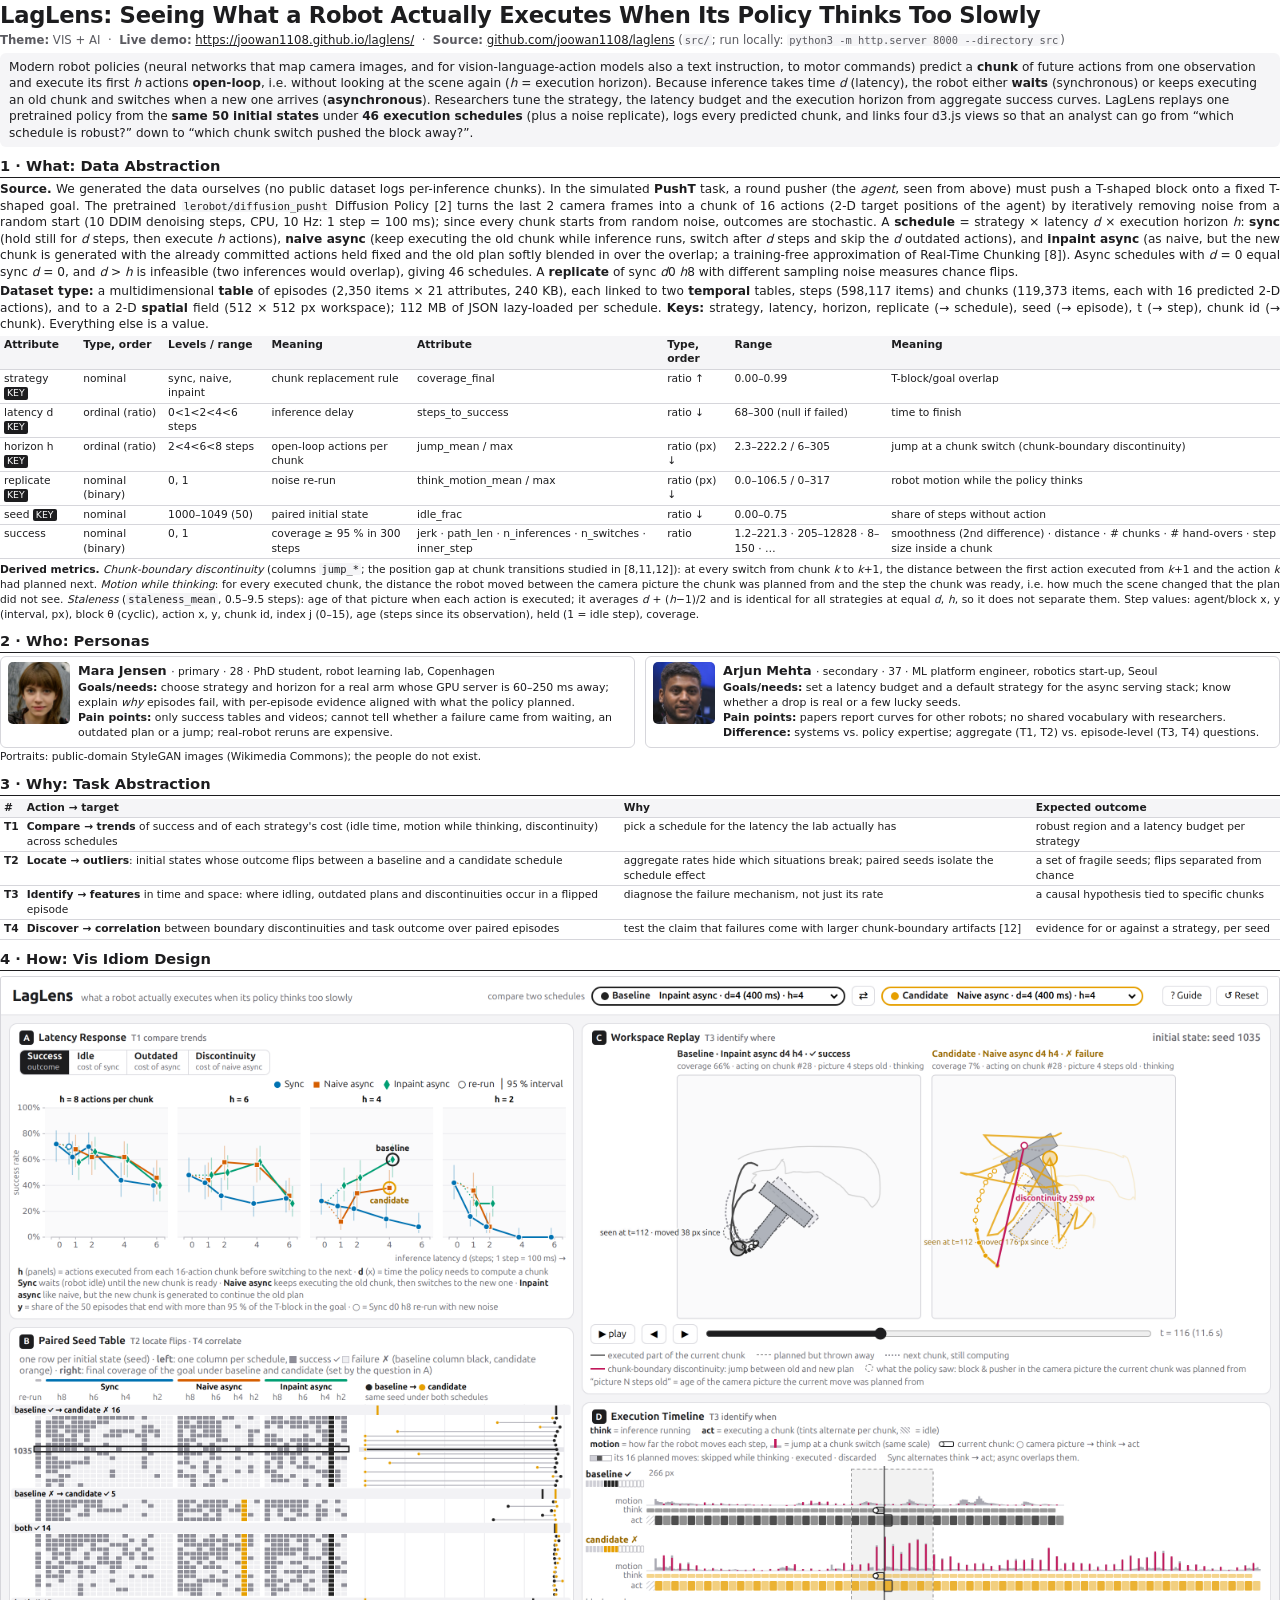
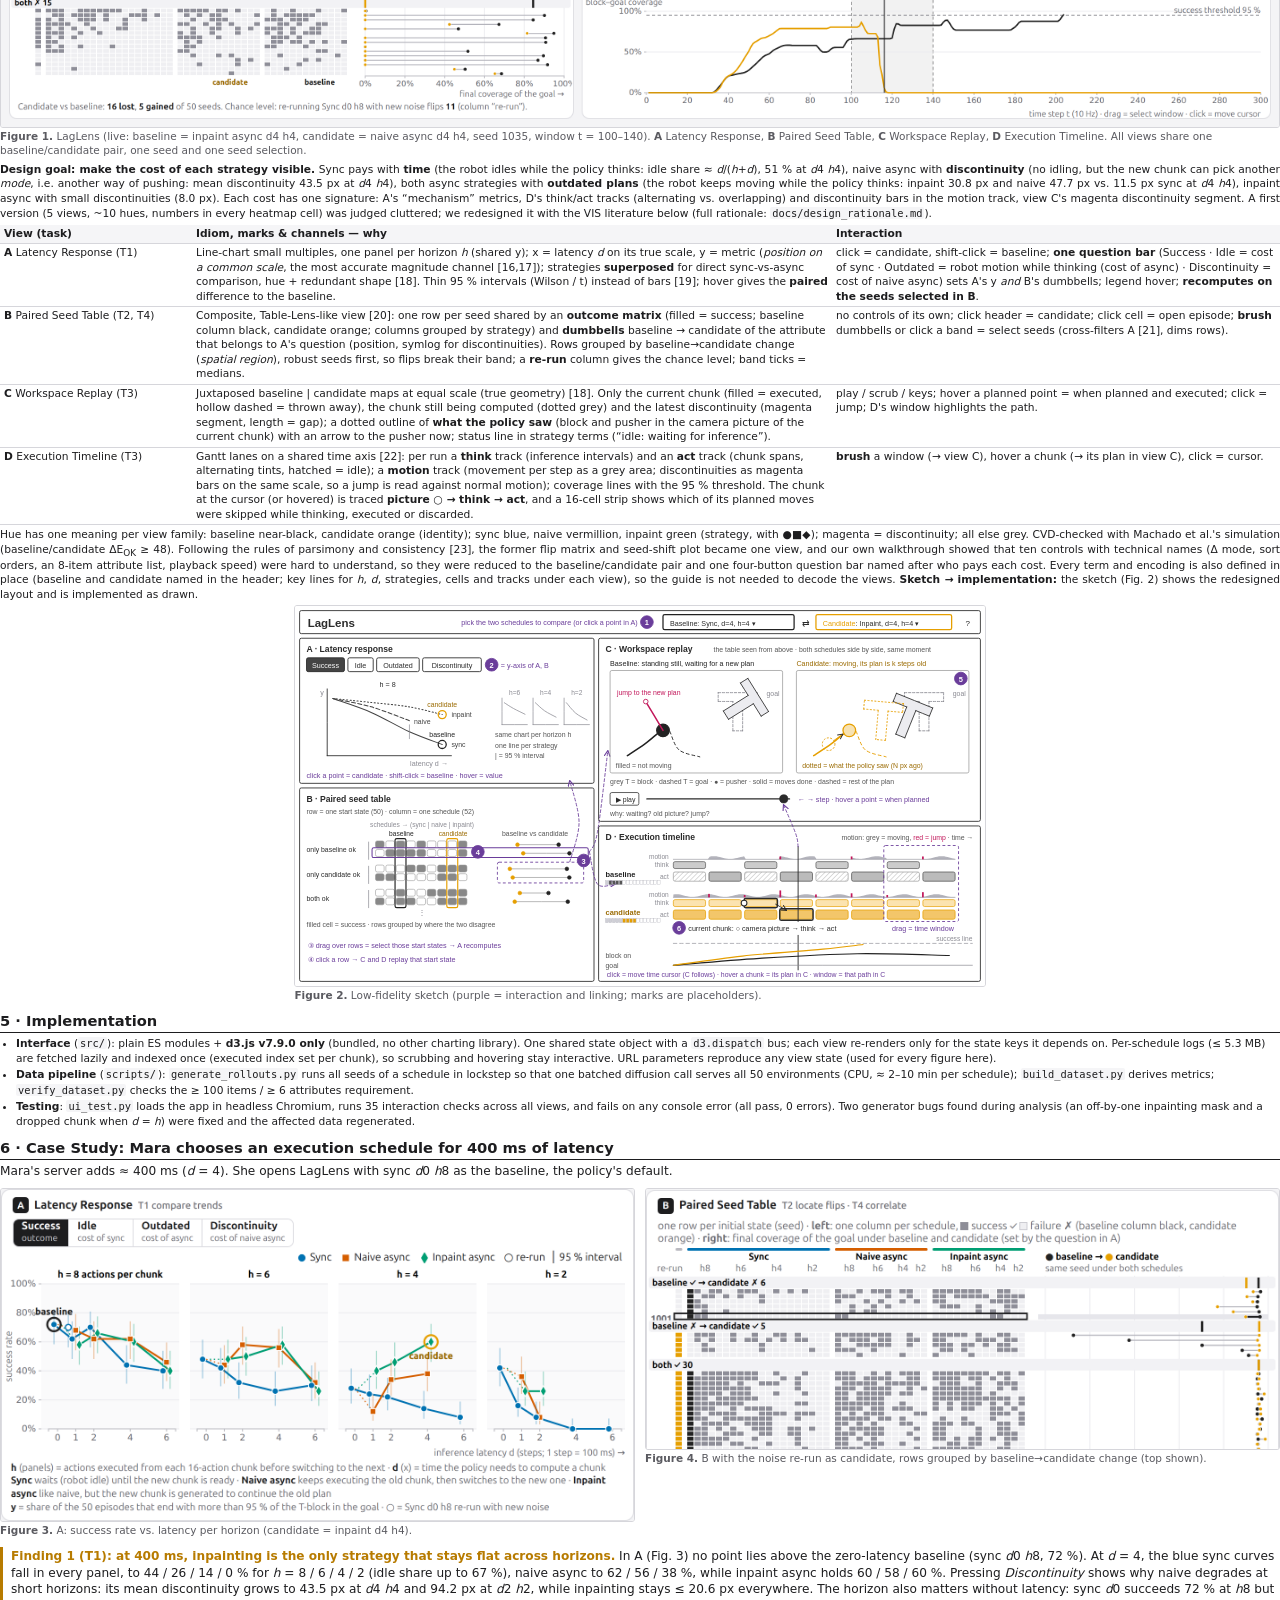
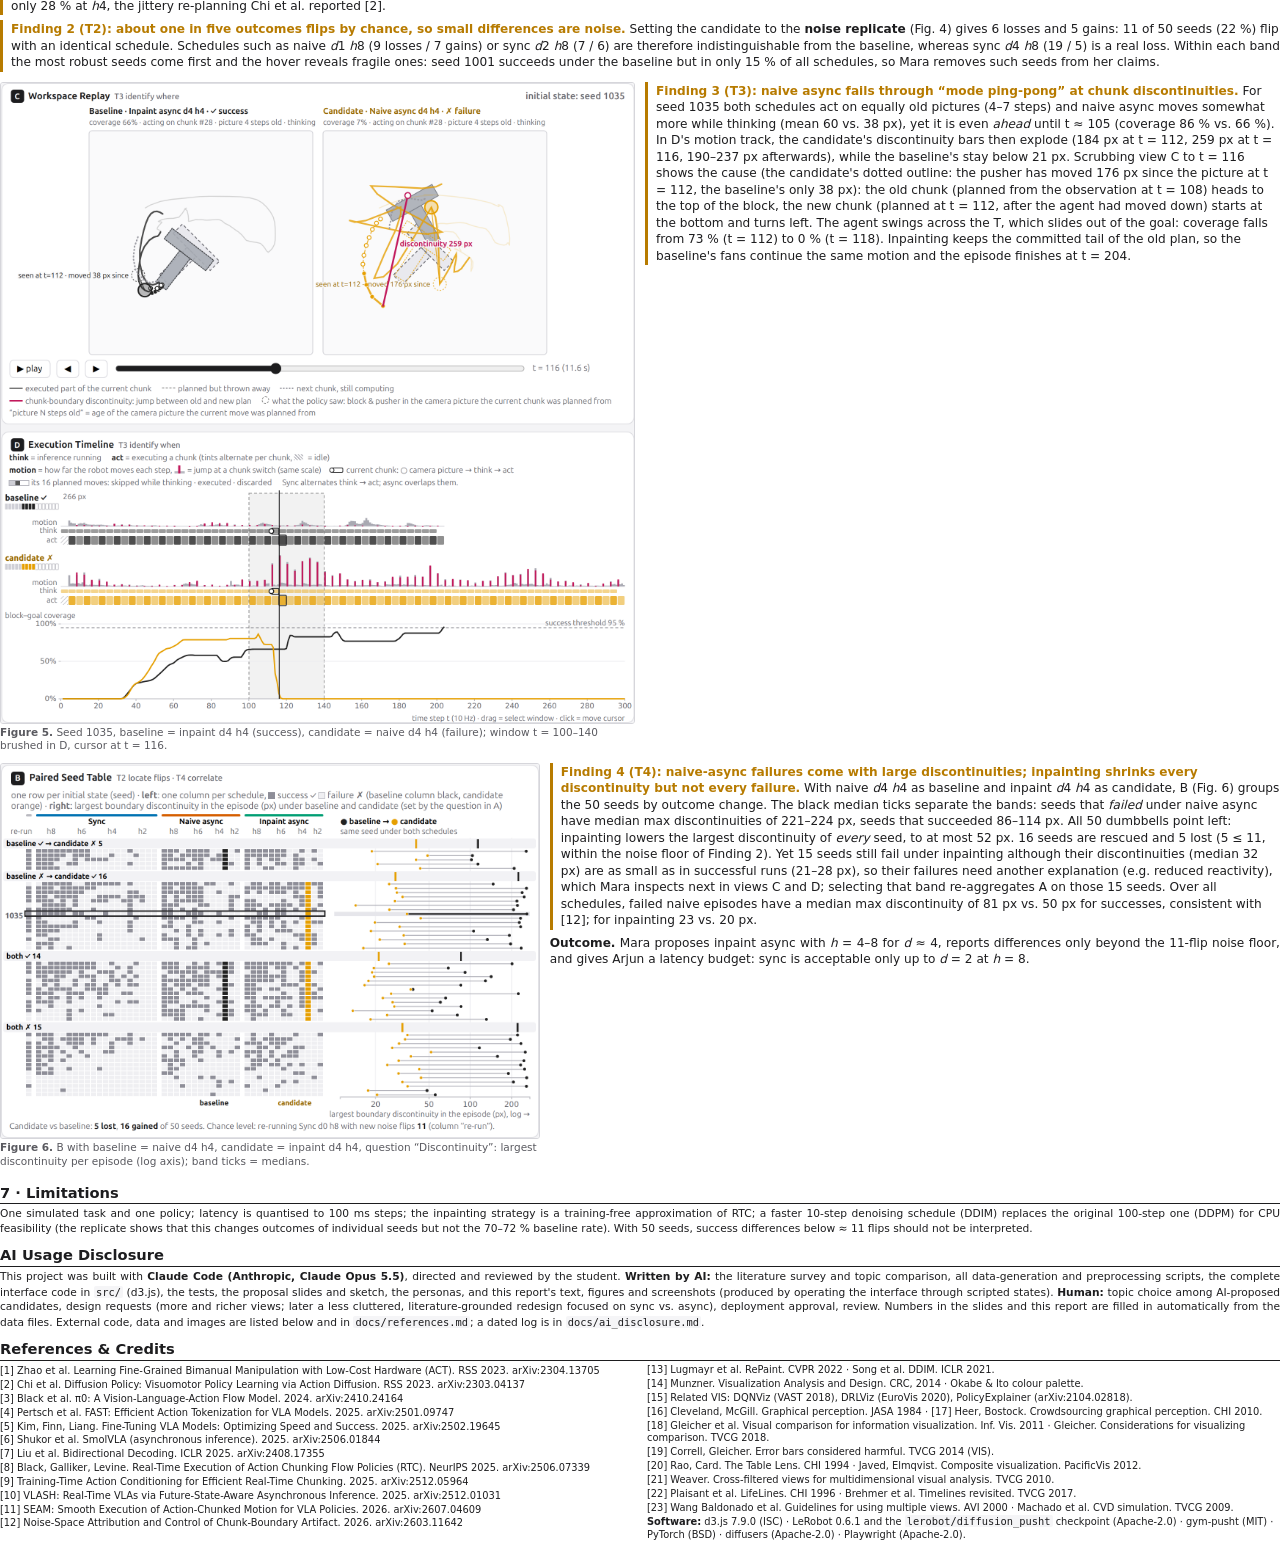
==== report/report.html @ 28a105c3 "D: strip of the current chunk's 16 planned moves (skipped while thinking / executed / discarded) Co-" ====
<!doctype html>
<html lang="en">
<head>
<meta charset="utf-8">
<title>LagLens — Report</title>
<style>
  @page { size: A4; margin: 12mm 13mm 12mm 13mm; }
  :root { --ink:#1d1d1f; --muted:#5a5a60; --line:#d6d6db; --accent:#b77b00; --bg2:#f5f5f7; }
  * { box-sizing: border-box; }
  html, body { margin:0; color:var(--ink); font-family:"Ubuntu Sans","Ubuntu","DejaVu Sans",sans-serif; font-size:9.1pt; line-height:1.36; }
  h1 { font-size:17pt; margin:0 0 2px; letter-spacing:-0.3px; }
  h2 { font-size:11pt; margin:9px 0 3px; padding-bottom:1px; border-bottom:1.2px solid var(--ink); }
  h3 { font-size:9.6pt; margin:6px 0 2px; }
  p { margin:3px 0; text-align:justify; }
  .meta { color:var(--muted); font-size:8.8pt; margin-bottom:4px; }
  .meta a { color:var(--ink); }
  .abs { background:var(--bg2); border-radius:6px; padding:6px 9px; margin:4px 0 2px; }
  table { border-collapse:collapse; width:100%; font-size:8pt; margin:3px 0; }
  th, td { border-bottom:1px solid var(--line); padding:2px 4px; text-align:left; vertical-align:top; }
  th { background:var(--bg2); }
  .cols { display:flex; gap:10px; }
  .cols > * { flex:1; min-width:0; }
  figure { margin:5px 0; }
  figure img { width:100%; display:block; border:1px solid var(--line); border-radius:3px; }
  figcaption { font-size:7.9pt; color:var(--muted); margin-top:2px; line-height:1.3; }
  .persona { display:flex; gap:8px; border:1px solid var(--line); border-radius:6px; padding:5px 7px; }
  .persona img { width:62px; height:62px; object-fit:cover; border-radius:5px; }
  .persona .n { font-weight:700; font-size:9.6pt; }
  .persona p { font-size:8.2pt; text-align:left; margin:1px 0; }
  .find { border-left:3px solid var(--accent); padding:1px 0 1px 8px; margin:5px 0; }
  .find b.f { color:var(--accent); }
  ul { margin:2px 0 2px 16px; padding:0; } li { margin:1px 0; }
  .small { font-size:8pt; }
  code { font-family:"DejaVu Sans Mono",monospace; font-size:7.8pt; background:var(--bg2); padding:0 2px; border-radius:2px; }
  .refs { font-size:7.4pt; line-height:1.3; columns:2; column-gap:14px; }
  .refs p { margin:1px 0; text-align:left; }
  .k { display:inline-block; font-size:7pt; background:#1d1d1f; color:#fff; border-radius:2px; padding:0 3px; }
  .pb { break-before: page; }
  figure, table, .find, .cols, .persona, h2 { break-inside: avoid; }
  h2 { break-after: avoid; }
</style>
</head>
<body>

<h1>LagLens: Seeing What a Robot Actually Executes When Its Policy Thinks Too Slowly</h1>
<div class="meta"><b>Theme:</b> VIS + AI &nbsp;·&nbsp; <b>Live demo:</b> <a href="https://joowan1108.github.io/laglens/">https://joowan1108.github.io/laglens/</a>
  &nbsp;·&nbsp; <b>Source:</b> <a href="https://github.com/joowan1108/laglens">github.com/joowan1108/laglens</a> (<code>src/</code>; run locally: <code>python3 -m http.server 8000 --directory src</code>)</div>
<div class="abs">
  Modern robot policies (neural networks that map camera images, and for vision-language-action models also a text instruction, to motor commands) predict a <b>chunk</b> of future actions from one observation and execute its first <i>h</i> actions <b>open-loop</b>, i.e. without looking at the scene again (<i>h</i> = execution horizon). Because inference takes time <i>d</i> (latency),
  the robot either <b>waits</b> (synchronous) or keeps executing an old chunk and switches when a new one arrives (<b>asynchronous</b>).
  Researchers tune the strategy, the latency budget and the execution horizon from aggregate success curves.
  LagLens replays one pretrained policy from the <b>same 50 initial states</b> under <b>46 execution schedules</b> (plus a noise replicate),
  logs every predicted chunk, and links four d3.js views so that an analyst can go from “which schedule is robust?” down to “which chunk switch pushed the block away?”.
</div>

<h2>1 · What: Data Abstraction</h2>
<p><b>Source.</b> We generated the data ourselves (no public dataset logs per-inference chunks). In the simulated <b>PushT</b> task, a round pusher (the <i>agent</i>, seen from above) must push a T-shaped block onto a fixed T-shaped goal.
  The pretrained <code>lerobot/diffusion_pusht</code> Diffusion Policy [2] turns the last 2 camera frames into a chunk of 16 actions (2-D target positions of the agent) by iteratively removing noise from a random start (10 DDIM denoising steps, CPU, 10 Hz: 1 step = 100 ms); since every chunk starts from random noise, outcomes are stochastic. A <b>schedule</b> = strategy × latency <i>d</i> × execution horizon <i>h</i>:
  <b>sync</b> (hold still for <i>d</i> steps, then execute <i>h</i> actions), <b>naive async</b> (keep executing the old chunk while inference runs, switch after <i>d</i> steps and skip the <i>d</i> outdated actions),
  and <b>inpaint async</b> (as naive, but the new chunk is generated with the already committed actions held fixed and the old plan softly blended in over the overlap; a training-free approximation of Real-Time Chunking [8]).
  Async schedules with <i>d</i> = 0 equal sync <i>d</i> = 0, and <i>d</i> &gt; <i>h</i> is infeasible (two inferences would overlap), giving 46 schedules. A <b>replicate</b> of sync <i>d</i>0 <i>h</i>8 with different sampling noise measures chance flips.</p>
<p><b>Dataset type:</b> a multidimensional <b>table</b> of episodes (2,350 items × 21 attributes, 240 KB), each linked to two <b>temporal</b> tables, steps (598,117 items) and chunks (119,373 items, each with 16 predicted 2-D actions),
  and to a 2-D <b>spatial</b> field (512 × 512 px workspace); 112 MB of JSON lazy-loaded per schedule.
  <b>Keys:</b> strategy, latency, horizon, replicate (→ schedule), seed (→ episode), t (→ step), chunk id (→ chunk). Everything else is a value.</p>
<table>
  <tr><th>Attribute</th><th>Type, order</th><th>Levels / range</th><th>Meaning</th><th>Attribute</th><th>Type, order</th><th>Range</th><th>Meaning</th></tr>
  <tr><td>strategy <span class="k">KEY</span></td><td>nominal</td><td>sync, naive, inpaint</td><td>chunk replacement rule</td>
      <td>coverage_final</td><td>ratio ↑</td><td>0.00–0.99</td><td>T-block/goal overlap</td></tr>
  <tr><td>latency d <span class="k">KEY</span></td><td>ordinal (ratio)</td><td>0&lt;1&lt;2&lt;4&lt;6 steps</td><td>inference delay</td>
      <td>steps_to_success</td><td>ratio ↓</td><td>68–300 (null if failed)</td><td>time to finish</td></tr>
  <tr><td>horizon h <span class="k">KEY</span></td><td>ordinal (ratio)</td><td>2&lt;4&lt;6&lt;8 steps</td><td>open-loop actions per chunk</td>
      <td>jump_mean / max</td><td>ratio (px) ↓</td><td>2.3–222.2 / 6–305</td><td>jump at a chunk switch (chunk-boundary discontinuity)</td></tr>
  <tr><td>replicate <span class="k">KEY</span></td><td>nominal (binary)</td><td>0, 1</td><td>noise re-run</td>
      <td>think_motion_mean / max</td><td>ratio (px) ↓</td><td>0.0–106.5 / 0–317</td><td>robot motion while the policy thinks</td></tr>
  <tr><td>seed <span class="k">KEY</span></td><td>nominal</td><td>1000–1049 (50)</td><td>paired initial state</td>
      <td>idle_frac</td><td>ratio ↓</td><td>0.00–0.75</td><td>share of steps without action</td></tr>
  <tr><td>success</td><td>nominal (binary)</td><td>0, 1</td><td>coverage ≥ 95 % in 300 steps</td>
      <td>jerk · path_len · n_inferences · n_switches · inner_step</td><td>ratio</td><td>1.2–221.3 · 205–12828 · 8–150 · …</td><td>smoothness (2nd difference) · distance · # chunks · # hand-overs · step size inside a chunk</td></tr>
</table>
<p class="small"><b>Derived metrics.</b> <i>Chunk-boundary discontinuity</i> (columns <code>jump_*</code>; the position gap at chunk transitions studied in [8,11,12]): at every switch from chunk <i>k</i> to <i>k</i>+1, the distance between the first action executed from <i>k</i>+1 and the action <i>k</i> had planned next.
  <i>Motion while thinking</i>: for every executed chunk, the distance the robot moved between the camera picture the chunk was planned from and the step the chunk was ready, i.e. how much the scene changed that the plan did not see. <i>Staleness</i> (<code>staleness_mean</code>, 0.5–9.5 steps): age of that picture when each action is executed; it averages <i>d</i> + (<i>h</i>−1)/2 and is identical for all strategies at equal <i>d</i>, <i>h</i>, so it does not separate them. Step values: agent/block x, y (interval, px), block θ (cyclic), action x, y, chunk id, index j (0–15), age (steps since its observation), held (1 = idle step), coverage.</p>

<h2>2 · Who: Personas</h2>
<div class="cols">
  <div class="persona"><img src="../slides/assets/persona_primary.jpg"><div>
    <div class="n">Mara Jensen <span class="small" style="font-weight:400">· primary · 28 · PhD student, robot learning lab, Copenhagen</span></div>
    <p><b>Goals/needs:</b> choose strategy and horizon for a real arm whose GPU server is 60–250 ms away; explain <i>why</i> episodes fail, with per-episode evidence aligned with what the policy planned.</p>
    <p><b>Pain points:</b> only success tables and videos; cannot tell whether a failure came from waiting, an outdated plan or a jump; real-robot reruns are expensive.</p></div></div>
  <div class="persona"><img src="../slides/assets/persona_secondary.jpg"><div>
    <div class="n">Arjun Mehta <span class="small" style="font-weight:400">· secondary · 37 · ML platform engineer, robotics start-up, Seoul</span></div>
    <p><b>Goals/needs:</b> set a latency budget and a default strategy for the async serving stack; know whether a drop is real or a few lucky seeds.</p>
    <p><b>Pain points:</b> papers report curves for other robots; no shared vocabulary with researchers. <b>Difference:</b> systems vs. policy expertise; aggregate (T1, T2) vs. episode-level (T3, T4) questions.</p></div></div>
</div>
<p class="small" style="margin-top:2px">Portraits: public-domain StyleGAN images (Wikimedia Commons); the people do not exist.</p>

<h2>3 · Why: Task Abstraction</h2>
<table>
  <tr><th>#</th><th>Action → target</th><th>Why</th><th>Expected outcome</th></tr>
  <tr><td><b>T1</b></td><td><b>Compare → trends</b> of success and of each strategy's cost (idle time, motion while thinking, discontinuity) across schedules</td><td>pick a schedule for the latency the lab actually has</td><td>robust region and a latency budget per strategy</td></tr>
  <tr><td><b>T2</b></td><td><b>Locate → outliers</b>: initial states whose outcome flips between a baseline and a candidate schedule</td><td>aggregate rates hide which situations break; paired seeds isolate the schedule effect</td><td>a set of fragile seeds; flips separated from chance</td></tr>
  <tr><td><b>T3</b></td><td><b>Identify → features</b> in time and space: where idling, outdated plans and discontinuities occur in a flipped episode</td><td>diagnose the failure mechanism, not just its rate</td><td>a causal hypothesis tied to specific chunks</td></tr>
  <tr><td><b>T4</b></td><td><b>Discover → correlation</b> between boundary discontinuities and task outcome over paired episodes</td><td>test the claim that failures come with larger chunk-boundary artifacts [12]</td><td>evidence for or against a strategy, per seed</td></tr>
</table>

<h2>4 · How: Vis Idiom Design</h2>
<figure>
  <img src="../image.png">
  <figcaption><b>Figure 1.</b> LagLens (live: baseline = inpaint async d4 h4, candidate = naive async d4 h4, seed 1035, window t = 100–140). <b>A</b> Latency Response, <b>B</b> Paired Seed Table, <b>C</b> Workspace Replay, <b>D</b> Execution Timeline. All views share one baseline/candidate pair, one seed and one seed selection.</figcaption>
</figure>
<p class="small"><b>Design goal: make the cost of each strategy visible.</b> Sync pays with <b>time</b> (the robot idles while the policy thinks: idle share ≈ <i>d</i>/(<i>h</i>+<i>d</i>), 51 % at <i>d</i>4 <i>h</i>4), naive async with <b>discontinuity</b> (no idling, but the new chunk can pick another <i>mode</i>, i.e. another way of pushing: mean discontinuity 43.5 px at <i>d</i>4 <i>h</i>4), both async strategies with <b>outdated plans</b> (the robot keeps moving while the policy thinks: inpaint 30.8 px and naive 47.7 px vs. 11.5 px sync at <i>d</i>4 <i>h</i>4), inpaint async with small discontinuities (8.0 px). Each cost has one signature: A's “mechanism” metrics, D's think/act tracks (alternating vs. overlapping) and discontinuity bars in the motion track, view C's magenta discontinuity segment. A first version (5 views, ~10 hues, numbers in every heatmap cell) was judged cluttered; we redesigned it with the VIS literature below (full rationale: <code>docs/design_rationale.md</code>).</p>
<table>
  <tr><th style="width:15%">View (task)</th><th style="width:50%">Idiom, marks &amp; channels — why</th><th>Interaction</th></tr>
  <tr><td><b>A</b> Latency Response (T1)</td><td>Line-chart small multiples, one panel per horizon <i>h</i> (shared y); x = latency <i>d</i> on its true scale, y = metric (<i>position on a common scale</i>, the most accurate magnitude channel [16,17]); strategies <b>superposed</b> for direct sync-vs-async comparison, hue + redundant shape [18]. Thin 95 % intervals (Wilson / t) instead of bars [19]; hover gives the <b>paired</b> difference to the baseline.</td><td>click = candidate, shift-click = baseline; <b>one question bar</b> (Success · Idle = cost of sync · Outdated = robot motion while thinking (cost of async) · Discontinuity = cost of naive async) sets A's y <i>and</i> B's dumbbells; legend hover; <b>recomputes on the seeds selected in B</b>.</td></tr>
  <tr><td><b>B</b> Paired Seed Table (T2, T4)</td><td>Composite, Table-Lens-like view [20]: one row per seed shared by an <b>outcome matrix</b> (filled = success; baseline column black, candidate orange; columns grouped by strategy) and <b>dumbbells</b> baseline → candidate of the attribute that belongs to A's question (position, symlog for discontinuities). Rows grouped by baseline→candidate change (<i>spatial region</i>), robust seeds first, so flips break their band; a <b>re-run</b> column gives the chance level; band ticks = medians.</td><td>no controls of its own; click header = candidate; click cell = open episode; <b>brush</b> dumbbells or click a band = select seeds (cross-filters A [21], dims rows).</td></tr>
  <tr><td><b>C</b> Workspace Replay (T3)</td><td>Juxtaposed baseline | candidate maps at equal scale (true geometry) [18]. Only the current chunk (filled = executed, hollow dashed = thrown away), the chunk still being computed (dotted grey) and the latest discontinuity (magenta segment, length = gap); a dotted outline of <b>what the policy saw</b> (block and pusher in the camera picture of the current chunk) with an arrow to the pusher now; status line in strategy terms (“idle: waiting for inference”).</td><td>play / scrub / keys; hover a planned point = when planned and executed; click = jump; D's window highlights the path.</td></tr>
  <tr><td><b>D</b> Execution Timeline (T3)</td><td>Gantt lanes on a shared time axis [22]: per run a <b>think</b> track (inference intervals) and an <b>act</b> track (chunk spans, alternating tints, hatched = idle); a <b>motion</b> track (movement per step as a grey area; discontinuities as magenta bars on the same scale, so a jump is read against normal motion); coverage lines with the 95 % threshold. The chunk at the cursor (or hovered) is traced <b>picture ○ → think → act</b>, and a 16-cell strip shows which of its planned moves were skipped while thinking, executed or discarded.</td><td><b>brush</b> a window (→ view C), hover a chunk (→ its plan in view C), click = cursor.</td></tr>
</table>
<p class="small">Hue has one meaning per view family: baseline near-black, candidate orange (identity); sync blue, naive vermillion, inpaint green (strategy, with ●■◆); magenta = discontinuity; all else grey. CVD-checked with Machado et al.'s simulation (baseline/candidate ΔE<sub>OK</sub> ≥ 48). Following the rules of parsimony and consistency [23], the former flip matrix and seed-shift plot became one view, and our own walkthrough showed that ten controls with technical names (Δ mode, sort orders, an 8-item attribute list, playback speed) were hard to understand, so they were reduced to the baseline/candidate pair and one four-button question bar named after who pays each cost. Every term and encoding is also defined in place (baseline and candidate named in the header; key lines for <i>h</i>, <i>d</i>, strategies, cells and tracks under each view), so the guide is not needed to decode the views.
  <b>Sketch → implementation:</b> the sketch (Fig. 2) shows the redesigned layout and is implemented as drawn.</p>
<figure style="width:54%;margin:3px auto"><img src="../slides/assets/sketch.svg"><figcaption><b>Figure 2.</b> Low-fidelity sketch (purple = interaction and linking; marks are placeholders).</figcaption></figure>

<h2>5 · Implementation</h2>
<ul class="small">
  <li><b>Interface</b> (<code>src/</code>): plain ES modules + <b>d3.js v7.9.0 only</b> (bundled, no other charting library). One shared state object with a <code>d3.dispatch</code> bus; each view re-renders only for the state keys it depends on. Per-schedule logs (≤ 5.3 MB) are fetched lazily and indexed once (executed index set per chunk), so scrubbing and hovering stay interactive. URL parameters reproduce any view state (used for every figure here).</li>
  <li><b>Data pipeline</b> (<code>scripts/</code>): <code>generate_rollouts.py</code> runs all seeds of a schedule in lockstep so that one batched diffusion call serves all 50 environments (CPU, ≈ 2–10 min per schedule); <code>build_dataset.py</code> derives metrics; <code>verify_dataset.py</code> checks the ≥ 100 items / ≥ 6 attributes requirement.</li>
  <li><b>Testing</b>: <code>ui_test.py</code> loads the app in headless Chromium, runs 35 interaction checks across all views, and fails on any console error (all pass, 0 errors). Two generator bugs found during analysis (an off-by-one inpainting mask and a dropped chunk when <i>d</i> = <i>h</i>) were fixed and the affected data regenerated.</li>
</ul>

<h2>6 · Case Study: Mara chooses an execution schedule for 400 ms of latency</h2>
<p>Mara's server adds ≈ 400 ms (<i>d</i> = 4). She opens LagLens with sync <i>d</i>0 <i>h</i>8 as the baseline, the policy's default.</p>
<div class="cols">
  <figure><img src="fig_f1_response.png"><figcaption><b>Figure 3.</b> A: success rate vs. latency per horizon (candidate = inpaint d4 h4).</figcaption></figure>
  <figure><img src="fig_f2_noise.png" style="height:262px;object-fit:cover;object-position:top"><figcaption><b>Figure 4.</b> B with the noise re-run as candidate, rows grouped by baseline→candidate change (top shown).</figcaption></figure>
</div>
<div class="find"><b class="f">Finding 1 (T1): at 400 ms, inpainting is the only strategy that stays flat across horizons.</b>
  In A (Fig. 3) no point lies above the zero-latency baseline (sync <i>d</i>0 <i>h</i>8, 72 %). At <i>d</i> = 4, the blue sync curves fall in every panel, to 44 / 26 / 14 / 0 % for <i>h</i> = 8 / 6 / 4 / 2 (idle share up to 67 %), naive async to 62 / 56 / 38 %, while inpaint async holds 60 / 58 / 60 %.
  Pressing <i>Discontinuity</i> shows why naive degrades at short horizons: its mean discontinuity grows to 43.5 px at <i>d</i>4 <i>h</i>4 and 94.2 px at <i>d</i>2 <i>h</i>2, while inpainting stays ≤ 20.6 px everywhere. The horizon also matters without latency: sync <i>d</i>0 succeeds 72 % at <i>h</i>8 but only 28 % at <i>h</i>4, the jittery re-planning Chi et al. reported [2].</div>
<div class="find"><b class="f">Finding 2 (T2): about one in five outcomes flips by chance, so small differences are noise.</b>
  Setting the candidate to the <b>noise replicate</b> (Fig. 4) gives 6 losses and 5 gains: 11 of 50 seeds (22 %) flip with an identical schedule. Schedules such as naive <i>d</i>1 <i>h</i>8 (9 losses / 7 gains) or sync <i>d</i>2 <i>h</i>8 (7 / 6) are therefore indistinguishable from the baseline, whereas sync <i>d</i>4 <i>h</i>8 (19 / 5) is a real loss. Within each band the most robust seeds come first and the hover reveals fragile ones: seed 1001 succeeds under the baseline but in only 15 % of all schedules, so Mara removes such seeds from her claims.</div>
<div class="cols" style="align-items:flex-start">
  <figure style="flex:1"><img src="fig_f3_replay.png"><figcaption><b>Figure 5.</b> Seed 1035, baseline = inpaint d4 h4 (success), candidate = naive d4 h4 (failure); window t = 100–140 brushed in D, cursor at t = 116.</figcaption></figure>
  <div style="flex:1"><div class="find"><b class="f">Finding 3 (T3): naive async fails through “mode ping-pong” at chunk discontinuities.</b>
  For seed 1035 both schedules act on equally old pictures (4–7 steps) and naive async moves somewhat more while thinking (mean 60 vs. 38 px), yet it is even <i>ahead</i> until t ≈ 105 (coverage 86 % vs. 66 %). In D's motion track, the candidate's discontinuity bars then explode (184 px at t = 112, 259 px at t = 116, 190–237 px afterwards), while the baseline's stay below 21 px.
  Scrubbing view C to t = 116 shows the cause (the candidate's dotted outline: the pusher has moved 176 px since the picture at t = 112, the baseline's only 38 px): the old chunk (planned from the observation at t = 108) heads to the top of the block, the new chunk (planned at t = 112, after the agent had moved down) starts at the bottom and turns left. The agent swings across the T, which slides out of the goal: coverage falls from 73 % (t = 112) to 0 % (t = 118). Inpainting keeps the committed tail of the old plan, so the baseline's fans continue the same motion and the episode finishes at t = 204.</div></div>
</div>
<div class="cols" style="align-items:flex-start">
  <figure style="flex:0.85"><img src="fig_f4_shift.png"><figcaption><b>Figure 6.</b> B with baseline = naive d4 h4, candidate = inpaint d4 h4, question “Discontinuity”: largest discontinuity per episode (log axis); band ticks = medians.</figcaption></figure>
  <div style="flex:1.15">
    <div class="find"><b class="f">Finding 4 (T4): naive-async failures come with large discontinuities; inpainting shrinks every discontinuity but not every failure.</b>
      With naive <i>d</i>4 <i>h</i>4 as baseline and inpaint <i>d</i>4 <i>h</i>4 as candidate, B (Fig. 6) groups the 50 seeds by outcome change. The black median ticks separate the bands: seeds that <i>failed</i> under naive async have median max discontinuities of 221–224 px, seeds that succeeded 86–114 px. All 50 dumbbells point left: inpainting lowers the largest discontinuity of <i>every</i> seed, to at most 52 px. 16 seeds are rescued and 5 lost (5 ≤ 11, within the noise floor of Finding 2).
      Yet 15 seeds still fail under inpainting although their discontinuities (median 32 px) are as small as in successful runs (21–28 px), so their failures need another explanation (e.g. reduced reactivity), which Mara inspects next in views C and D; selecting that band re-aggregates A on those 15 seeds. Over all schedules, failed naive episodes have a median max discontinuity of 81 px vs. 50 px for successes, consistent with [12]; for inpainting 23 vs. 20 px.</div>
    <p><b>Outcome.</b> Mara proposes inpaint async with <i>h</i> = 4–8 for <i>d</i> ≈ 4, reports differences only beyond the 11-flip noise floor, and gives Arjun a latency budget: sync is acceptable only up to <i>d</i> = 2 at <i>h</i> = 8.</p>
  </div>
</div>

<h2>7 · Limitations</h2>
<p class="small">One simulated task and one policy; latency is quantised to 100 ms steps; the inpainting strategy is a training-free approximation of RTC; a faster 10-step denoising schedule (DDIM) replaces the original 100-step one (DDPM) for CPU feasibility (the replicate shows that this changes outcomes of individual seeds but not the 70–72 % baseline rate). With 50 seeds, success differences below ≈ 11 flips should not be interpreted.</p>

<h2>AI Usage Disclosure</h2>
<p class="small">This project was built with <b>Claude Code (Anthropic, Claude Opus 5.5)</b>, directed and reviewed by the student. <b>Written by AI:</b> the literature survey and topic comparison, all data-generation and preprocessing scripts, the complete interface code in <code>src/</code> (d3.js), the tests, the proposal slides and sketch, the personas, and this report's text, figures and screenshots (produced by operating the interface through scripted states). <b>Human:</b> topic choice among AI-proposed candidates, design requests (more and richer views; later a less cluttered, literature-grounded redesign focused on sync vs. async), deployment approval, review. Numbers in the slides and this report are filled in automatically from the data files. External code, data and images are listed below and in <code>docs/references.md</code>; a dated log is in <code>docs/ai_disclosure.md</code>.</p>

<h2>References &amp; Credits</h2>
<div class="refs">
<p>[1] Zhao et al. Learning Fine-Grained Bimanual Manipulation with Low-Cost Hardware (ACT). RSS 2023. arXiv:2304.13705</p>
<p>[2] Chi et al. Diffusion Policy: Visuomotor Policy Learning via Action Diffusion. RSS 2023. arXiv:2303.04137</p>
<p>[3] Black et al. π0: A Vision-Language-Action Flow Model. 2024. arXiv:2410.24164</p>
<p>[4] Pertsch et al. FAST: Efficient Action Tokenization for VLA Models. 2025. arXiv:2501.09747</p>
<p>[5] Kim, Finn, Liang. Fine-Tuning VLA Models: Optimizing Speed and Success. 2025. arXiv:2502.19645</p>
<p>[6] Shukor et al. SmolVLA (asynchronous inference). 2025. arXiv:2506.01844</p>
<p>[7] Liu et al. Bidirectional Decoding. ICLR 2025. arXiv:2408.17355</p>
<p>[8] Black, Galliker, Levine. Real-Time Execution of Action Chunking Flow Policies (RTC). NeurIPS 2025. arXiv:2506.07339</p>
<p>[9] Training-Time Action Conditioning for Efficient Real-Time Chunking. 2025. arXiv:2512.05964</p>
<p>[10] VLASH: Real-Time VLAs via Future-State-Aware Asynchronous Inference. 2025. arXiv:2512.01031</p>
<p>[11] SEAM: Smooth Execution of Action-Chunked Motion for VLA Policies. 2026. arXiv:2607.04609</p>
<p>[12] Noise-Space Attribution and Control of Chunk-Boundary Artifact. 2026. arXiv:2603.11642</p>
<p>[13] Lugmayr et al. RePaint. CVPR 2022 · Song et al. DDIM. ICLR 2021.</p>
<p>[14] Munzner. Visualization Analysis and Design. CRC, 2014 · Okabe &amp; Ito colour palette.</p>
<p>[15] Related VIS: DQNViz (VAST 2018), DRLViz (EuroVis 2020), PolicyExplainer (arXiv:2104.02818).</p>
<p>[16] Cleveland, McGill. Graphical perception. JASA 1984 · [17] Heer, Bostock. Crowdsourcing graphical perception. CHI 2010.</p>
<p>[18] Gleicher et al. Visual comparison for information visualization. Inf. Vis. 2011 · Gleicher. Considerations for visualizing comparison. TVCG 2018.</p>
<p>[19] Correll, Gleicher. Error bars considered harmful. TVCG 2014 (VIS).</p>
<p>[20] Rao, Card. The Table Lens. CHI 1994 · Javed, Elmqvist. Composite visualization. PacificVis 2012.</p>
<p>[21] Weaver. Cross-filtered views for multidimensional visual analysis. TVCG 2010.</p>
<p>[22] Plaisant et al. LifeLines. CHI 1996 · Brehmer et al. Timelines revisited. TVCG 2017.</p>
<p>[23] Wang Baldonado et al. Guidelines for using multiple views. AVI 2000 · Machado et al. CVD simulation. TVCG 2009.</p>
<p><b>Software:</b> d3.js 7.9.0 (ISC) · LeRobot 0.6.1 and the <code>lerobot/diffusion_pusht</code> checkpoint (Apache-2.0) · gym-pusht (MIT) · PyTorch (BSD) · diffusers (Apache-2.0) · Playwright (Apache-2.0).</p>
</div>

</body>
</html>
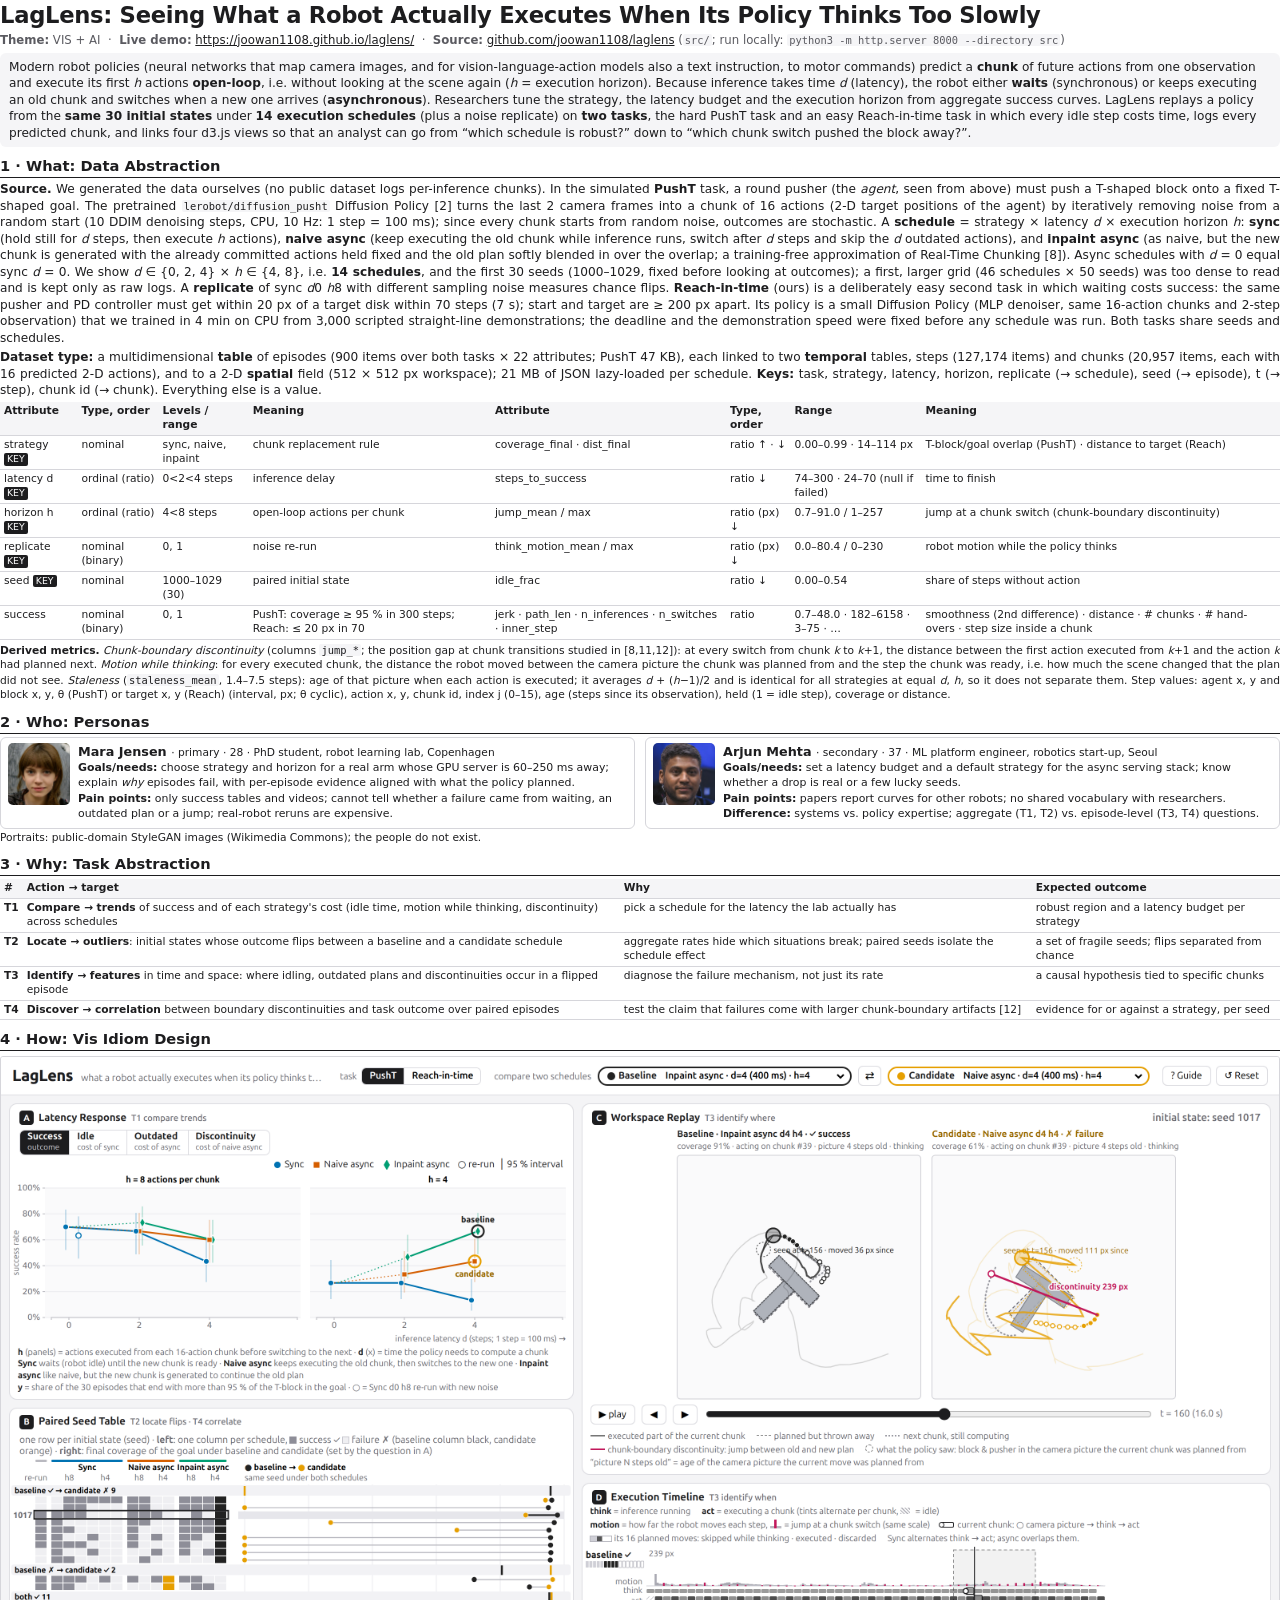
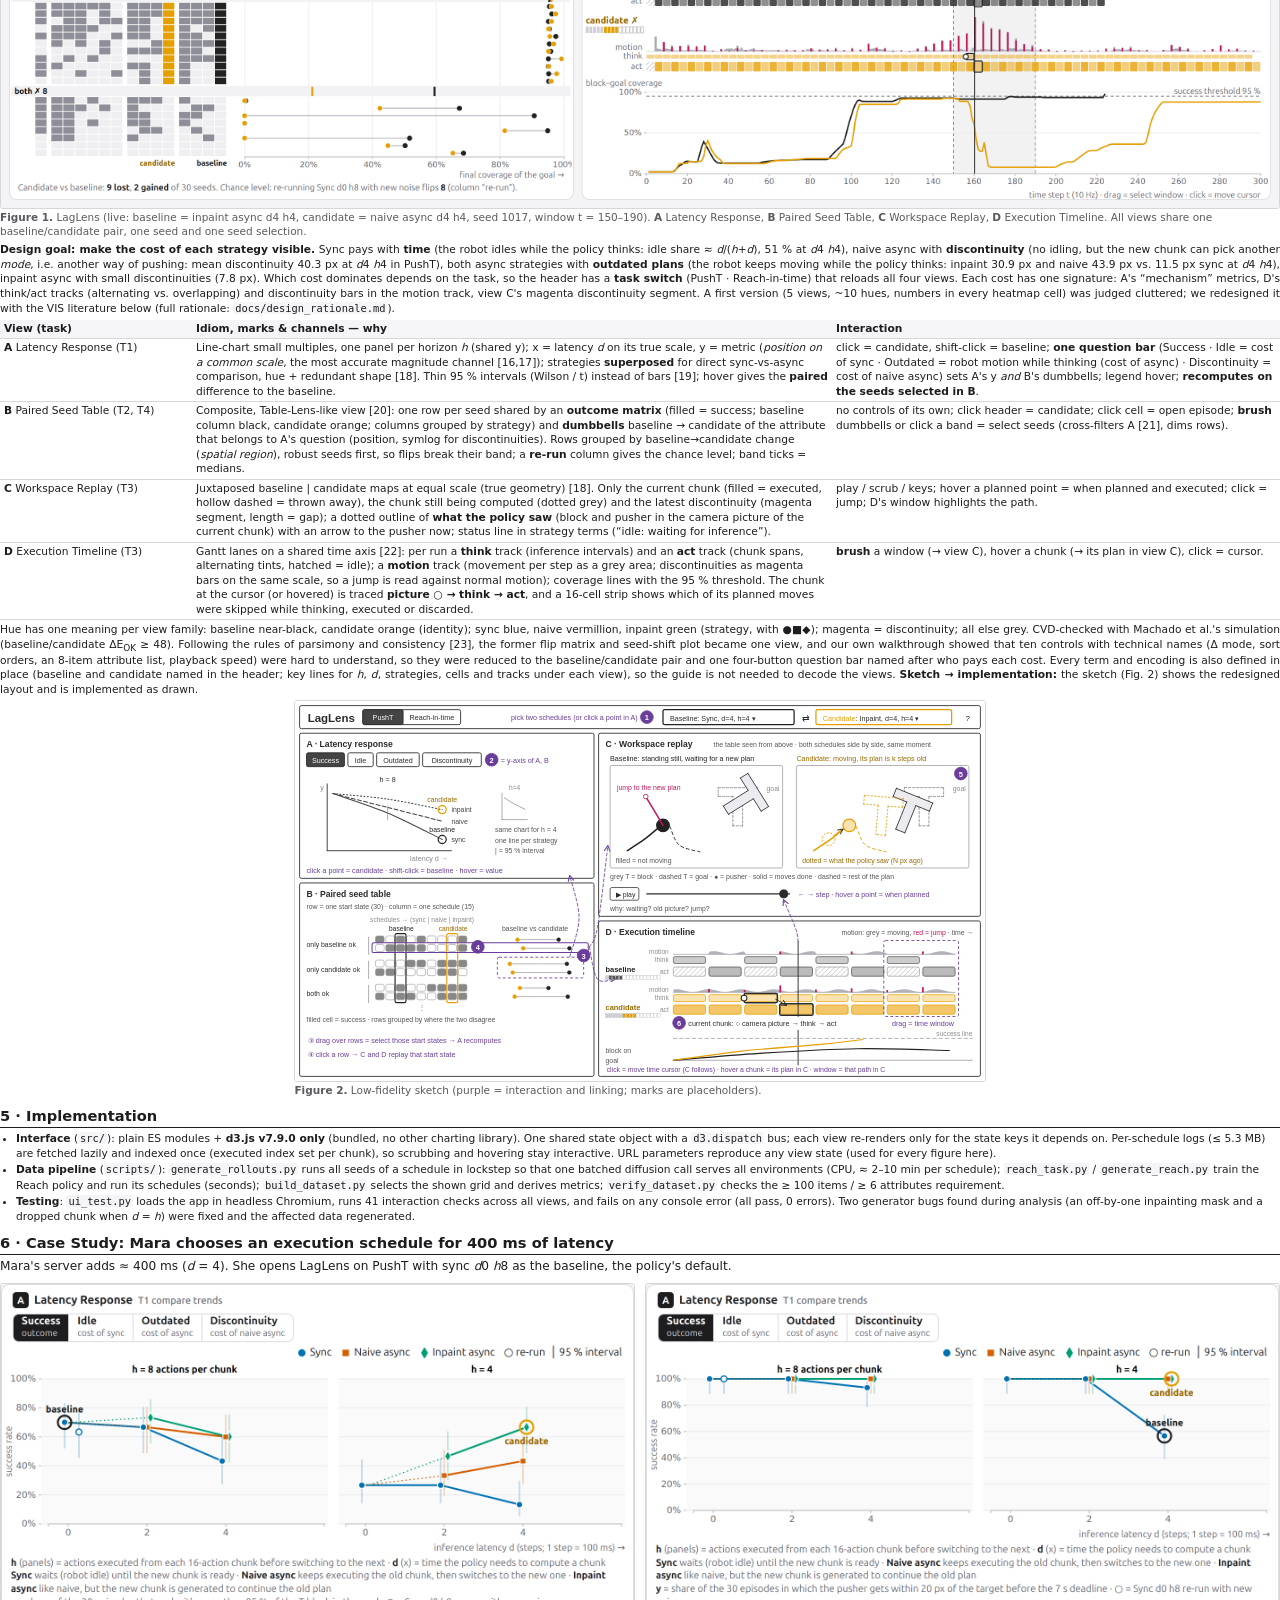
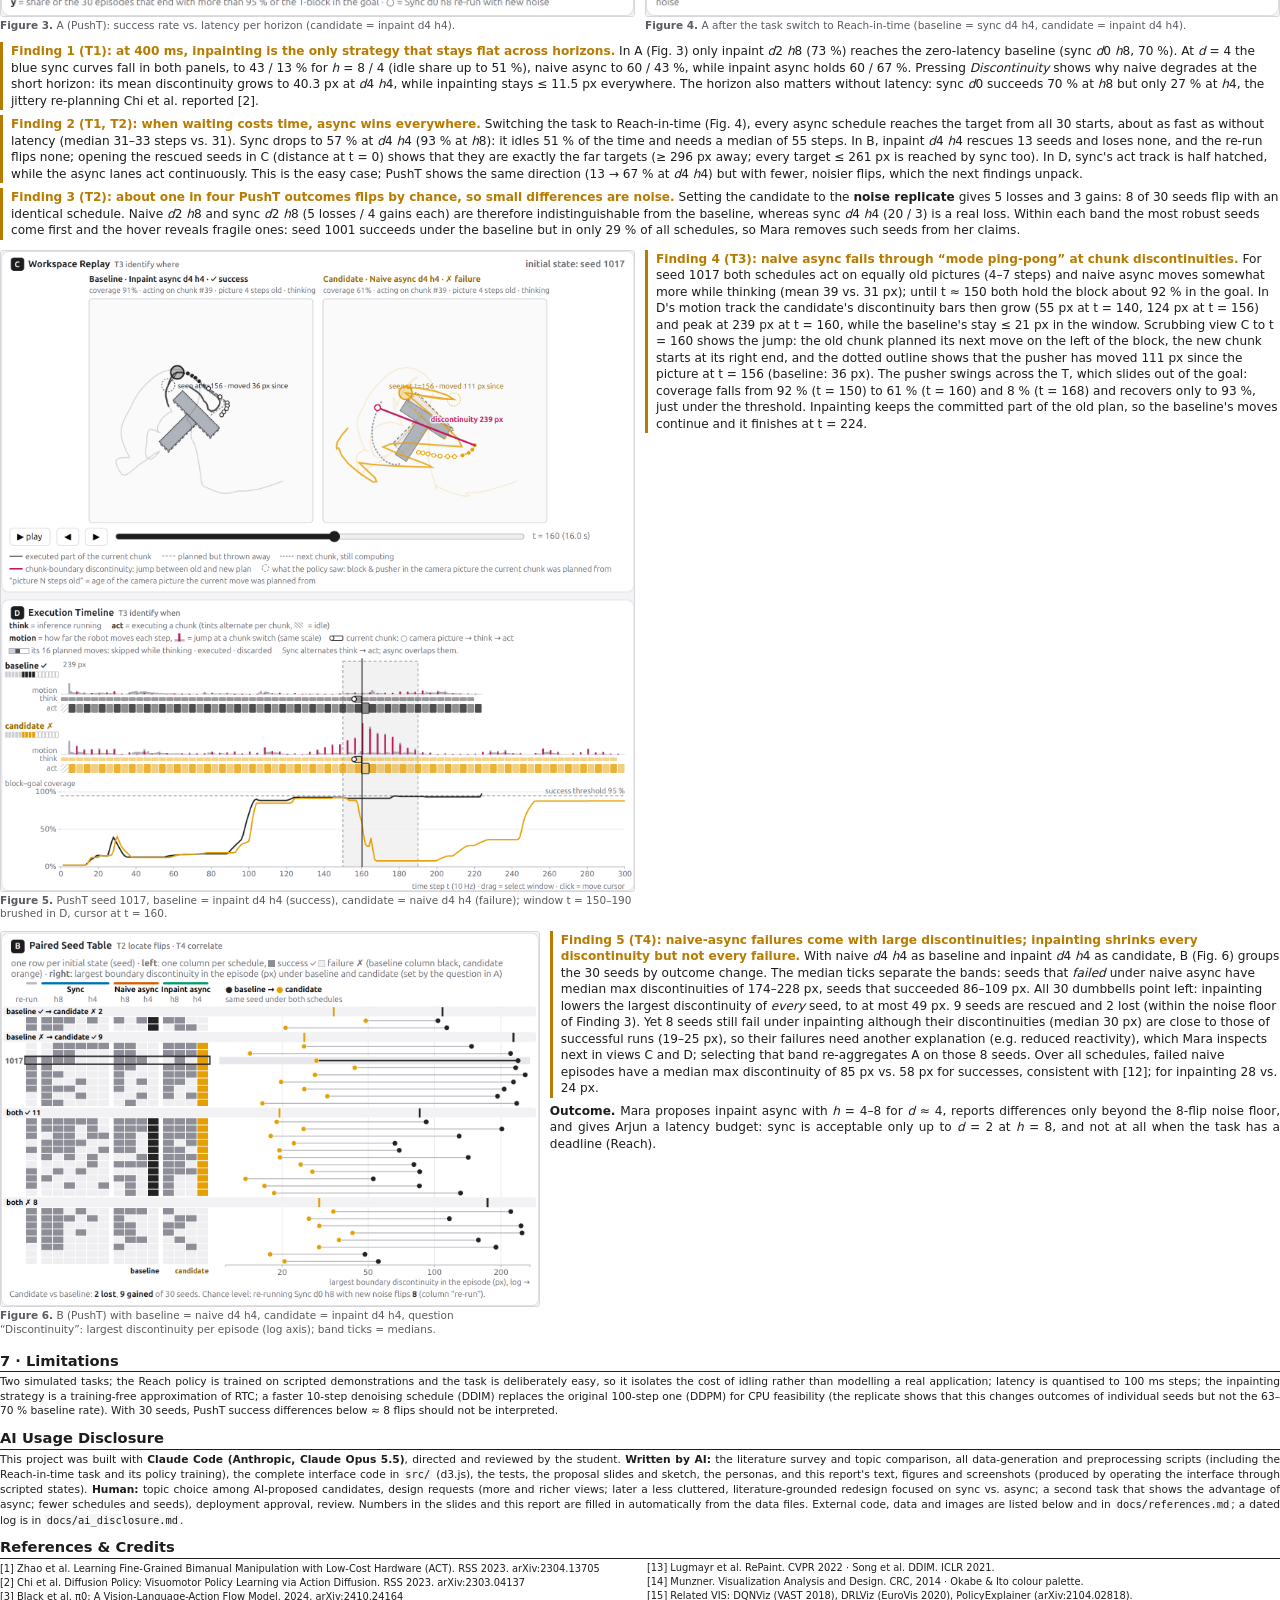
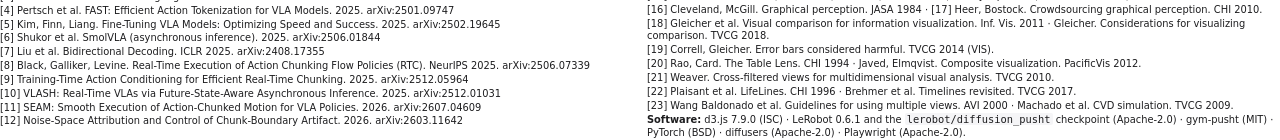
==== commit 01e3a276: "Report and docs for the two tasks and the reduced grid; label the Reach target - Report: Reach-in-ti" ====
--- a/report/report.html
+++ b/report/report.html
@@ -49,7 +49,7 @@
   Modern robot policies (neural networks that map camera images, and for vision-language-action models also a text instruction, to motor commands) predict a <b>chunk</b> of future actions from one observation and execute its first <i>h</i> actions <b>open-loop</b>, i.e. without looking at the scene again (<i>h</i> = execution horizon). Because inference takes time <i>d</i> (latency),
   the robot either <b>waits</b> (synchronous) or keeps executing an old chunk and switches when a new one arrives (<b>asynchronous</b>).
   Researchers tune the strategy, the latency budget and the execution horizon from aggregate success curves.
-  LagLens replays one pretrained policy from the <b>same 50 initial states</b> under <b>46 execution schedules</b> (plus a noise replicate),
+  LagLens replays a policy from the <b>same 30 initial states</b> under <b>14 execution schedules</b> (plus a noise replicate) on <b>two tasks</b>, the hard PushT task and an easy Reach-in-time task in which every idle step costs time,
   logs every predicted chunk, and links four d3.js views so that an analyst can go from “which schedule is robust?” down to “which chunk switch pushed the block away?”.
 </div>
 
@@ -58,27 +58,28 @@
   The pretrained <code>lerobot/diffusion_pusht</code> Diffusion Policy [2] turns the last 2 camera frames into a chunk of 16 actions (2-D target positions of the agent) by iteratively removing noise from a random start (10 DDIM denoising steps, CPU, 10 Hz: 1 step = 100 ms); since every chunk starts from random noise, outcomes are stochastic. A <b>schedule</b> = strategy × latency <i>d</i> × execution horizon <i>h</i>:
   <b>sync</b> (hold still for <i>d</i> steps, then execute <i>h</i> actions), <b>naive async</b> (keep executing the old chunk while inference runs, switch after <i>d</i> steps and skip the <i>d</i> outdated actions),
   and <b>inpaint async</b> (as naive, but the new chunk is generated with the already committed actions held fixed and the old plan softly blended in over the overlap; a training-free approximation of Real-Time Chunking [8]).
-  Async schedules with <i>d</i> = 0 equal sync <i>d</i> = 0, and <i>d</i> &gt; <i>h</i> is infeasible (two inferences would overlap), giving 46 schedules. A <b>replicate</b> of sync <i>d</i>0 <i>h</i>8 with different sampling noise measures chance flips.</p>
-<p><b>Dataset type:</b> a multidimensional <b>table</b> of episodes (2,350 items × 21 attributes, 240 KB), each linked to two <b>temporal</b> tables, steps (598,117 items) and chunks (119,373 items, each with 16 predicted 2-D actions),
-  and to a 2-D <b>spatial</b> field (512 × 512 px workspace); 112 MB of JSON lazy-loaded per schedule.
-  <b>Keys:</b> strategy, latency, horizon, replicate (→ schedule), seed (→ episode), t (→ step), chunk id (→ chunk). Everything else is a value.</p>
+  Async schedules with <i>d</i> = 0 equal sync <i>d</i> = 0. We show <i>d</i> ∈ {0, 2, 4} × <i>h</i> ∈ {4, 8}, i.e. <b>14 schedules</b>, and the first 30 seeds (1000–1029, fixed before looking at outcomes); a first, larger grid (46 schedules × 50 seeds) was too dense to read and is kept only as raw logs. A <b>replicate</b> of sync <i>d</i>0 <i>h</i>8 with different sampling noise measures chance flips.
+  <b>Reach-in-time</b> (ours) is a deliberately easy second task in which waiting costs success: the same pusher and PD controller must get within 20 px of a target disk within 70 steps (7 s); start and target are ≥ 200 px apart. Its policy is a small Diffusion Policy (MLP denoiser, same 16-action chunks and 2-step observation) that we trained in 4 min on CPU from 3,000 scripted straight-line demonstrations; the deadline and the demonstration speed were fixed before any schedule was run. Both tasks share seeds and schedules.</p>
+<p><b>Dataset type:</b> a multidimensional <b>table</b> of episodes (900 items over both tasks × 22 attributes; PushT 47 KB), each linked to two <b>temporal</b> tables, steps (127,174 items) and chunks (20,957 items, each with 16 predicted 2-D actions),
+  and to a 2-D <b>spatial</b> field (512 × 512 px workspace); 21 MB of JSON lazy-loaded per schedule.
+  <b>Keys:</b> task, strategy, latency, horizon, replicate (→ schedule), seed (→ episode), t (→ step), chunk id (→ chunk). Everything else is a value.</p>
 <table>
   <tr><th>Attribute</th><th>Type, order</th><th>Levels / range</th><th>Meaning</th><th>Attribute</th><th>Type, order</th><th>Range</th><th>Meaning</th></tr>
   <tr><td>strategy <span class="k">KEY</span></td><td>nominal</td><td>sync, naive, inpaint</td><td>chunk replacement rule</td>
-      <td>coverage_final</td><td>ratio ↑</td><td>0.00–0.99</td><td>T-block/goal overlap</td></tr>
-  <tr><td>latency d <span class="k">KEY</span></td><td>ordinal (ratio)</td><td>0&lt;1&lt;2&lt;4&lt;6 steps</td><td>inference delay</td>
-      <td>steps_to_success</td><td>ratio ↓</td><td>68–300 (null if failed)</td><td>time to finish</td></tr>
-  <tr><td>horizon h <span class="k">KEY</span></td><td>ordinal (ratio)</td><td>2&lt;4&lt;6&lt;8 steps</td><td>open-loop actions per chunk</td>
-      <td>jump_mean / max</td><td>ratio (px) ↓</td><td>2.3–222.2 / 6–305</td><td>jump at a chunk switch (chunk-boundary discontinuity)</td></tr>
+      <td>coverage_final · dist_final</td><td>ratio ↑ · ↓</td><td>0.00–0.99 · 14–114 px</td><td>T-block/goal overlap (PushT) · distance to target (Reach)</td></tr>
+  <tr><td>latency d <span class="k">KEY</span></td><td>ordinal (ratio)</td><td>0&lt;2&lt;4 steps</td><td>inference delay</td>
+      <td>steps_to_success</td><td>ratio ↓</td><td>74–300 · 24–70 (null if failed)</td><td>time to finish</td></tr>
+  <tr><td>horizon h <span class="k">KEY</span></td><td>ordinal (ratio)</td><td>4&lt;8 steps</td><td>open-loop actions per chunk</td>
+      <td>jump_mean / max</td><td>ratio (px) ↓</td><td>0.7–91.0 / 1–257</td><td>jump at a chunk switch (chunk-boundary discontinuity)</td></tr>
   <tr><td>replicate <span class="k">KEY</span></td><td>nominal (binary)</td><td>0, 1</td><td>noise re-run</td>
-      <td>think_motion_mean / max</td><td>ratio (px) ↓</td><td>0.0–106.5 / 0–317</td><td>robot motion while the policy thinks</td></tr>
-  <tr><td>seed <span class="k">KEY</span></td><td>nominal</td><td>1000–1049 (50)</td><td>paired initial state</td>
-      <td>idle_frac</td><td>ratio ↓</td><td>0.00–0.75</td><td>share of steps without action</td></tr>
-  <tr><td>success</td><td>nominal (binary)</td><td>0, 1</td><td>coverage ≥ 95 % in 300 steps</td>
-      <td>jerk · path_len · n_inferences · n_switches · inner_step</td><td>ratio</td><td>1.2–221.3 · 205–12828 · 8–150 · …</td><td>smoothness (2nd difference) · distance · # chunks · # hand-overs · step size inside a chunk</td></tr>
+      <td>think_motion_mean / max</td><td>ratio (px) ↓</td><td>0.0–80.4 / 0–230</td><td>robot motion while the policy thinks</td></tr>
+  <tr><td>seed <span class="k">KEY</span></td><td>nominal</td><td>1000–1029 (30)</td><td>paired initial state</td>
+      <td>idle_frac</td><td>ratio ↓</td><td>0.00–0.54</td><td>share of steps without action</td></tr>
+  <tr><td>success</td><td>nominal (binary)</td><td>0, 1</td><td>PushT: coverage ≥ 95 % in 300 steps; Reach: ≤ 20 px in 70</td>
+      <td>jerk · path_len · n_inferences · n_switches · inner_step</td><td>ratio</td><td>0.7–48.0 · 182–6158 · 3–75 · …</td><td>smoothness (2nd difference) · distance · # chunks · # hand-overs · step size inside a chunk</td></tr>
 </table>
 <p class="small"><b>Derived metrics.</b> <i>Chunk-boundary discontinuity</i> (columns <code>jump_*</code>; the position gap at chunk transitions studied in [8,11,12]): at every switch from chunk <i>k</i> to <i>k</i>+1, the distance between the first action executed from <i>k</i>+1 and the action <i>k</i> had planned next.
-  <i>Motion while thinking</i>: for every executed chunk, the distance the robot moved between the camera picture the chunk was planned from and the step the chunk was ready, i.e. how much the scene changed that the plan did not see. <i>Staleness</i> (<code>staleness_mean</code>, 0.5–9.5 steps): age of that picture when each action is executed; it averages <i>d</i> + (<i>h</i>−1)/2 and is identical for all strategies at equal <i>d</i>, <i>h</i>, so it does not separate them. Step values: agent/block x, y (interval, px), block θ (cyclic), action x, y, chunk id, index j (0–15), age (steps since its observation), held (1 = idle step), coverage.</p>
+  <i>Motion while thinking</i>: for every executed chunk, the distance the robot moved between the camera picture the chunk was planned from and the step the chunk was ready, i.e. how much the scene changed that the plan did not see. <i>Staleness</i> (<code>staleness_mean</code>, 1.4–7.5 steps): age of that picture when each action is executed; it averages <i>d</i> + (<i>h</i>−1)/2 and is identical for all strategies at equal <i>d</i>, <i>h</i>, so it does not separate them. Step values: agent x, y and block x, y, θ (PushT) or target x, y (Reach) (interval, px; θ cyclic), action x, y, chunk id, index j (0–15), age (steps since its observation), held (1 = idle step), coverage or distance.</p>
 
 <h2>2 · Who: Personas</h2>
 <div class="cols">
@@ -105,9 +106,9 @@
 <h2>4 · How: Vis Idiom Design</h2>
 <figure>
   <img src="../image.png">
-  <figcaption><b>Figure 1.</b> LagLens (live: baseline = inpaint async d4 h4, candidate = naive async d4 h4, seed 1035, window t = 100–140). <b>A</b> Latency Response, <b>B</b> Paired Seed Table, <b>C</b> Workspace Replay, <b>D</b> Execution Timeline. All views share one baseline/candidate pair, one seed and one seed selection.</figcaption>
+  <figcaption><b>Figure 1.</b> LagLens (live: baseline = inpaint async d4 h4, candidate = naive async d4 h4, seed 1017, window t = 150–190). <b>A</b> Latency Response, <b>B</b> Paired Seed Table, <b>C</b> Workspace Replay, <b>D</b> Execution Timeline. All views share one baseline/candidate pair, one seed and one seed selection.</figcaption>
 </figure>
-<p class="small"><b>Design goal: make the cost of each strategy visible.</b> Sync pays with <b>time</b> (the robot idles while the policy thinks: idle share ≈ <i>d</i>/(<i>h</i>+<i>d</i>), 51 % at <i>d</i>4 <i>h</i>4), naive async with <b>discontinuity</b> (no idling, but the new chunk can pick another <i>mode</i>, i.e. another way of pushing: mean discontinuity 43.5 px at <i>d</i>4 <i>h</i>4), both async strategies with <b>outdated plans</b> (the robot keeps moving while the policy thinks: inpaint 30.8 px and naive 47.7 px vs. 11.5 px sync at <i>d</i>4 <i>h</i>4), inpaint async with small discontinuities (8.0 px). Each cost has one signature: A's “mechanism” metrics, D's think/act tracks (alternating vs. overlapping) and discontinuity bars in the motion track, view C's magenta discontinuity segment. A first version (5 views, ~10 hues, numbers in every heatmap cell) was judged cluttered; we redesigned it with the VIS literature below (full rationale: <code>docs/design_rationale.md</code>).</p>
+<p class="small"><b>Design goal: make the cost of each strategy visible.</b> Sync pays with <b>time</b> (the robot idles while the policy thinks: idle share ≈ <i>d</i>/(<i>h</i>+<i>d</i>), 51 % at <i>d</i>4 <i>h</i>4), naive async with <b>discontinuity</b> (no idling, but the new chunk can pick another <i>mode</i>, i.e. another way of pushing: mean discontinuity 40.3 px at <i>d</i>4 <i>h</i>4 in PushT), both async strategies with <b>outdated plans</b> (the robot keeps moving while the policy thinks: inpaint 30.9 px and naive 43.9 px vs. 11.5 px sync at <i>d</i>4 <i>h</i>4), inpaint async with small discontinuities (7.8 px). Which cost dominates depends on the task, so the header has a <b>task switch</b> (PushT · Reach-in-time) that reloads all four views. Each cost has one signature: A's “mechanism” metrics, D's think/act tracks (alternating vs. overlapping) and discontinuity bars in the motion track, view C's magenta discontinuity segment. A first version (5 views, ~10 hues, numbers in every heatmap cell) was judged cluttered; we redesigned it with the VIS literature below (full rationale: <code>docs/design_rationale.md</code>).</p>
 <table>
   <tr><th style="width:15%">View (task)</th><th style="width:50%">Idiom, marks &amp; channels — why</th><th>Interaction</th></tr>
   <tr><td><b>A</b> Latency Response (T1)</td><td>Line-chart small multiples, one panel per horizon <i>h</i> (shared y); x = latency <i>d</i> on its true scale, y = metric (<i>position on a common scale</i>, the most accurate magnitude channel [16,17]); strategies <b>superposed</b> for direct sync-vs-async comparison, hue + redundant shape [18]. Thin 95 % intervals (Wilson / t) instead of bars [19]; hover gives the <b>paired</b> difference to the baseline.</td><td>click = candidate, shift-click = baseline; <b>one question bar</b> (Success · Idle = cost of sync · Outdated = robot motion while thinking (cost of async) · Discontinuity = cost of naive async) sets A's y <i>and</i> B's dumbbells; legend hover; <b>recomputes on the seeds selected in B</b>.</td></tr>
@@ -122,42 +123,44 @@
 <h2>5 · Implementation</h2>
 <ul class="small">
   <li><b>Interface</b> (<code>src/</code>): plain ES modules + <b>d3.js v7.9.0 only</b> (bundled, no other charting library). One shared state object with a <code>d3.dispatch</code> bus; each view re-renders only for the state keys it depends on. Per-schedule logs (≤ 5.3 MB) are fetched lazily and indexed once (executed index set per chunk), so scrubbing and hovering stay interactive. URL parameters reproduce any view state (used for every figure here).</li>
-  <li><b>Data pipeline</b> (<code>scripts/</code>): <code>generate_rollouts.py</code> runs all seeds of a schedule in lockstep so that one batched diffusion call serves all 50 environments (CPU, ≈ 2–10 min per schedule); <code>build_dataset.py</code> derives metrics; <code>verify_dataset.py</code> checks the ≥ 100 items / ≥ 6 attributes requirement.</li>
-  <li><b>Testing</b>: <code>ui_test.py</code> loads the app in headless Chromium, runs 35 interaction checks across all views, and fails on any console error (all pass, 0 errors). Two generator bugs found during analysis (an off-by-one inpainting mask and a dropped chunk when <i>d</i> = <i>h</i>) were fixed and the affected data regenerated.</li>
+  <li><b>Data pipeline</b> (<code>scripts/</code>): <code>generate_rollouts.py</code> runs all seeds of a schedule in lockstep so that one batched diffusion call serves all environments (CPU, ≈ 2–10 min per schedule); <code>reach_task.py</code> / <code>generate_reach.py</code> train the Reach policy and run its schedules (seconds); <code>build_dataset.py</code> selects the shown grid and derives metrics; <code>verify_dataset.py</code> checks the ≥ 100 items / ≥ 6 attributes requirement.</li>
+  <li><b>Testing</b>: <code>ui_test.py</code> loads the app in headless Chromium, runs 41 interaction checks across all views, and fails on any console error (all pass, 0 errors). Two generator bugs found during analysis (an off-by-one inpainting mask and a dropped chunk when <i>d</i> = <i>h</i>) were fixed and the affected data regenerated.</li>
 </ul>
 
 <h2>6 · Case Study: Mara chooses an execution schedule for 400 ms of latency</h2>
-<p>Mara's server adds ≈ 400 ms (<i>d</i> = 4). She opens LagLens with sync <i>d</i>0 <i>h</i>8 as the baseline, the policy's default.</p>
+<p>Mara's server adds ≈ 400 ms (<i>d</i> = 4). She opens LagLens on PushT with sync <i>d</i>0 <i>h</i>8 as the baseline, the policy's default.</p>
 <div class="cols">
-  <figure><img src="fig_f1_response.png"><figcaption><b>Figure 3.</b> A: success rate vs. latency per horizon (candidate = inpaint d4 h4).</figcaption></figure>
-  <figure><img src="fig_f2_noise.png" style="height:262px;object-fit:cover;object-position:top"><figcaption><b>Figure 4.</b> B with the noise re-run as candidate, rows grouped by baseline→candidate change (top shown).</figcaption></figure>
+  <figure><img src="fig_f1_response.png"><figcaption><b>Figure 3.</b> A (PushT): success rate vs. latency per horizon (candidate = inpaint d4 h4).</figcaption></figure>
+  <figure><img src="fig_f5_reach.png"><figcaption><b>Figure 4.</b> A after the task switch to Reach-in-time (baseline = sync d4 h4, candidate = inpaint d4 h4).</figcaption></figure>
 </div>
 <div class="find"><b class="f">Finding 1 (T1): at 400 ms, inpainting is the only strategy that stays flat across horizons.</b>
-  In A (Fig. 3) no point lies above the zero-latency baseline (sync <i>d</i>0 <i>h</i>8, 72 %). At <i>d</i> = 4, the blue sync curves fall in every panel, to 44 / 26 / 14 / 0 % for <i>h</i> = 8 / 6 / 4 / 2 (idle share up to 67 %), naive async to 62 / 56 / 38 %, while inpaint async holds 60 / 58 / 60 %.
-  Pressing <i>Discontinuity</i> shows why naive degrades at short horizons: its mean discontinuity grows to 43.5 px at <i>d</i>4 <i>h</i>4 and 94.2 px at <i>d</i>2 <i>h</i>2, while inpainting stays ≤ 20.6 px everywhere. The horizon also matters without latency: sync <i>d</i>0 succeeds 72 % at <i>h</i>8 but only 28 % at <i>h</i>4, the jittery re-planning Chi et al. reported [2].</div>
-<div class="find"><b class="f">Finding 2 (T2): about one in five outcomes flips by chance, so small differences are noise.</b>
-  Setting the candidate to the <b>noise replicate</b> (Fig. 4) gives 6 losses and 5 gains: 11 of 50 seeds (22 %) flip with an identical schedule. Schedules such as naive <i>d</i>1 <i>h</i>8 (9 losses / 7 gains) or sync <i>d</i>2 <i>h</i>8 (7 / 6) are therefore indistinguishable from the baseline, whereas sync <i>d</i>4 <i>h</i>8 (19 / 5) is a real loss. Within each band the most robust seeds come first and the hover reveals fragile ones: seed 1001 succeeds under the baseline but in only 15 % of all schedules, so Mara removes such seeds from her claims.</div>
+  In A (Fig. 3) only inpaint <i>d</i>2 <i>h</i>8 (73 %) reaches the zero-latency baseline (sync <i>d</i>0 <i>h</i>8, 70 %). At <i>d</i> = 4 the blue sync curves fall in both panels, to 43 / 13 % for <i>h</i> = 8 / 4 (idle share up to 51 %), naive async to 60 / 43 %, while inpaint async holds 60 / 67 %.
+  Pressing <i>Discontinuity</i> shows why naive degrades at the short horizon: its mean discontinuity grows to 40.3 px at <i>d</i>4 <i>h</i>4, while inpainting stays ≤ 11.5 px everywhere. The horizon also matters without latency: sync <i>d</i>0 succeeds 70 % at <i>h</i>8 but only 27 % at <i>h</i>4, the jittery re-planning Chi et al. reported [2].</div>
+<div class="find"><b class="f">Finding 2 (T1, T2): when waiting costs time, async wins everywhere.</b>
+  Switching the task to Reach-in-time (Fig. 4), every async schedule reaches the target from all 30 starts, about as fast as without latency (median 31–33 steps vs. 31). Sync drops to 57 % at <i>d</i>4 <i>h</i>4 (93 % at <i>h</i>8): it idles 51 % of the time and needs a median of 55 steps. In B, inpaint <i>d</i>4 <i>h</i>4 rescues 13 seeds and loses none, and the re-run flips none; opening the rescued seeds in C (distance at t = 0) shows that they are exactly the far targets (≥ 296 px away; every target ≤ 261 px is reached by sync too). In D, sync's act track is half hatched, while the async lanes act continuously. This is the easy case; PushT shows the same direction (13 → 67 % at <i>d</i>4 <i>h</i>4) but with fewer, noisier flips, which the next findings unpack.</div>
+<div class="find"><b class="f">Finding 3 (T2): about one in four PushT outcomes flips by chance, so small differences are noise.</b>
+  Setting the candidate to the <b>noise replicate</b> gives 5 losses and 3 gains: 8 of 30 seeds flip with an identical schedule. Naive <i>d</i>2 <i>h</i>8 and sync <i>d</i>2 <i>h</i>8 (5 losses / 4 gains each) are therefore indistinguishable from the baseline, whereas sync <i>d</i>4 <i>h</i>4 (20 / 3) is a real loss. Within each band the most robust seeds come first and the hover reveals fragile ones: seed 1001 succeeds under the baseline but in only 29 % of all schedules, so Mara removes such seeds from her claims.</div>
 <div class="cols" style="align-items:flex-start">
-  <figure style="flex:1"><img src="fig_f3_replay.png"><figcaption><b>Figure 5.</b> Seed 1035, baseline = inpaint d4 h4 (success), candidate = naive d4 h4 (failure); window t = 100–140 brushed in D, cursor at t = 116.</figcaption></figure>
-  <div style="flex:1"><div class="find"><b class="f">Finding 3 (T3): naive async fails through “mode ping-pong” at chunk discontinuities.</b>
-  For seed 1035 both schedules act on equally old pictures (4–7 steps) and naive async moves somewhat more while thinking (mean 60 vs. 38 px), yet it is even <i>ahead</i> until t ≈ 105 (coverage 86 % vs. 66 %). In D's motion track, the candidate's discontinuity bars then explode (184 px at t = 112, 259 px at t = 116, 190–237 px afterwards), while the baseline's stay below 21 px.
-  Scrubbing view C to t = 116 shows the cause (the candidate's dotted outline: the pusher has moved 176 px since the picture at t = 112, the baseline's only 38 px): the old chunk (planned from the observation at t = 108) heads to the top of the block, the new chunk (planned at t = 112, after the agent had moved down) starts at the bottom and turns left. The agent swings across the T, which slides out of the goal: coverage falls from 73 % (t = 112) to 0 % (t = 118). Inpainting keeps the committed tail of the old plan, so the baseline's fans continue the same motion and the episode finishes at t = 204.</div></div>
+  <figure style="flex:1"><img src="fig_f3_replay.png"><figcaption><b>Figure 5.</b> PushT seed 1017, baseline = inpaint d4 h4 (success), candidate = naive d4 h4 (failure); window t = 150–190 brushed in D, cursor at t = 160.</figcaption></figure>
+  <div style="flex:1"><div class="find"><b class="f">Finding 4 (T3): naive async fails through “mode ping-pong” at chunk discontinuities.</b>
+  For seed 1017 both schedules act on equally old pictures (4–7 steps) and naive async moves somewhat more while thinking (mean 39 vs. 31 px); until t ≈ 150 both hold the block about 92 % in the goal. In D's motion track the candidate's discontinuity bars then grow (55 px at t = 140, 124 px at t = 156) and peak at 239 px at t = 160, while the baseline's stay ≤ 21 px in the window.
+  Scrubbing view C to t = 160 shows the jump: the old chunk planned its next move on the left of the block, the new chunk starts at its right end, and the dotted outline shows that the pusher has moved 111 px since the picture at t = 156 (baseline: 36 px). The pusher swings across the T, which slides out of the goal: coverage falls from 92 % (t = 150) to 61 % (t = 160) and 8 % (t = 168) and recovers only to 93 %, just under the threshold. Inpainting keeps the committed part of the old plan, so the baseline's moves continue and it finishes at t = 224.</div></div>
 </div>
 <div class="cols" style="align-items:flex-start">
-  <figure style="flex:0.85"><img src="fig_f4_shift.png"><figcaption><b>Figure 6.</b> B with baseline = naive d4 h4, candidate = inpaint d4 h4, question “Discontinuity”: largest discontinuity per episode (log axis); band ticks = medians.</figcaption></figure>
+  <figure style="flex:0.85"><img src="fig_f4_shift.png"><figcaption><b>Figure 6.</b> B (PushT) with baseline = naive d4 h4, candidate = inpaint d4 h4, question “Discontinuity”: largest discontinuity per episode (log axis); band ticks = medians.</figcaption></figure>
   <div style="flex:1.15">
-    <div class="find"><b class="f">Finding 4 (T4): naive-async failures come with large discontinuities; inpainting shrinks every discontinuity but not every failure.</b>
-      With naive <i>d</i>4 <i>h</i>4 as baseline and inpaint <i>d</i>4 <i>h</i>4 as candidate, B (Fig. 6) groups the 50 seeds by outcome change. The black median ticks separate the bands: seeds that <i>failed</i> under naive async have median max discontinuities of 221–224 px, seeds that succeeded 86–114 px. All 50 dumbbells point left: inpainting lowers the largest discontinuity of <i>every</i> seed, to at most 52 px. 16 seeds are rescued and 5 lost (5 ≤ 11, within the noise floor of Finding 2).
-      Yet 15 seeds still fail under inpainting although their discontinuities (median 32 px) are as small as in successful runs (21–28 px), so their failures need another explanation (e.g. reduced reactivity), which Mara inspects next in views C and D; selecting that band re-aggregates A on those 15 seeds. Over all schedules, failed naive episodes have a median max discontinuity of 81 px vs. 50 px for successes, consistent with [12]; for inpainting 23 vs. 20 px.</div>
-    <p><b>Outcome.</b> Mara proposes inpaint async with <i>h</i> = 4–8 for <i>d</i> ≈ 4, reports differences only beyond the 11-flip noise floor, and gives Arjun a latency budget: sync is acceptable only up to <i>d</i> = 2 at <i>h</i> = 8.</p>
+    <div class="find"><b class="f">Finding 5 (T4): naive-async failures come with large discontinuities; inpainting shrinks every discontinuity but not every failure.</b>
+      With naive <i>d</i>4 <i>h</i>4 as baseline and inpaint <i>d</i>4 <i>h</i>4 as candidate, B (Fig. 6) groups the 30 seeds by outcome change. The median ticks separate the bands: seeds that <i>failed</i> under naive async have median max discontinuities of 174–228 px, seeds that succeeded 86–109 px. All 30 dumbbells point left: inpainting lowers the largest discontinuity of <i>every</i> seed, to at most 49 px. 9 seeds are rescued and 2 lost (within the noise floor of Finding 3).
+      Yet 8 seeds still fail under inpainting although their discontinuities (median 30 px) are close to those of successful runs (19–25 px), so their failures need another explanation (e.g. reduced reactivity), which Mara inspects next in views C and D; selecting that band re-aggregates A on those 8 seeds. Over all schedules, failed naive episodes have a median max discontinuity of 85 px vs. 58 px for successes, consistent with [12]; for inpainting 28 vs. 24 px.</div>
+    <p><b>Outcome.</b> Mara proposes inpaint async with <i>h</i> = 4–8 for <i>d</i> ≈ 4, reports differences only beyond the 8-flip noise floor, and gives Arjun a latency budget: sync is acceptable only up to <i>d</i> = 2 at <i>h</i> = 8, and not at all when the task has a deadline (Reach).</p>
   </div>
 </div>
 
 <h2>7 · Limitations</h2>
-<p class="small">One simulated task and one policy; latency is quantised to 100 ms steps; the inpainting strategy is a training-free approximation of RTC; a faster 10-step denoising schedule (DDIM) replaces the original 100-step one (DDPM) for CPU feasibility (the replicate shows that this changes outcomes of individual seeds but not the 70–72 % baseline rate). With 50 seeds, success differences below ≈ 11 flips should not be interpreted.</p>
+<p class="small">Two simulated tasks; the Reach policy is trained on scripted demonstrations and the task is deliberately easy, so it isolates the cost of idling rather than modelling a real application; latency is quantised to 100 ms steps; the inpainting strategy is a training-free approximation of RTC; a faster 10-step denoising schedule (DDIM) replaces the original 100-step one (DDPM) for CPU feasibility (the replicate shows that this changes outcomes of individual seeds but not the 63–70 % baseline rate). With 30 seeds, PushT success differences below ≈ 8 flips should not be interpreted.</p>
 
 <h2>AI Usage Disclosure</h2>
-<p class="small">This project was built with <b>Claude Code (Anthropic, Claude Opus 5.5)</b>, directed and reviewed by the student. <b>Written by AI:</b> the literature survey and topic comparison, all data-generation and preprocessing scripts, the complete interface code in <code>src/</code> (d3.js), the tests, the proposal slides and sketch, the personas, and this report's text, figures and screenshots (produced by operating the interface through scripted states). <b>Human:</b> topic choice among AI-proposed candidates, design requests (more and richer views; later a less cluttered, literature-grounded redesign focused on sync vs. async), deployment approval, review. Numbers in the slides and this report are filled in automatically from the data files. External code, data and images are listed below and in <code>docs/references.md</code>; a dated log is in <code>docs/ai_disclosure.md</code>.</p>
+<p class="small">This project was built with <b>Claude Code (Anthropic, Claude Opus 5.5)</b>, directed and reviewed by the student. <b>Written by AI:</b> the literature survey and topic comparison, all data-generation and preprocessing scripts (including the Reach-in-time task and its policy training), the complete interface code in <code>src/</code> (d3.js), the tests, the proposal slides and sketch, the personas, and this report's text, figures and screenshots (produced by operating the interface through scripted states). <b>Human:</b> topic choice among AI-proposed candidates, design requests (more and richer views; later a less cluttered, literature-grounded redesign focused on sync vs. async; a second task that shows the advantage of async; fewer schedules and seeds), deployment approval, review. Numbers in the slides and this report are filled in automatically from the data files. External code, data and images are listed below and in <code>docs/references.md</code>; a dated log is in <code>docs/ai_disclosure.md</code>.</p>
 
 <h2>References &amp; Credits</h2>
 <div class="refs">
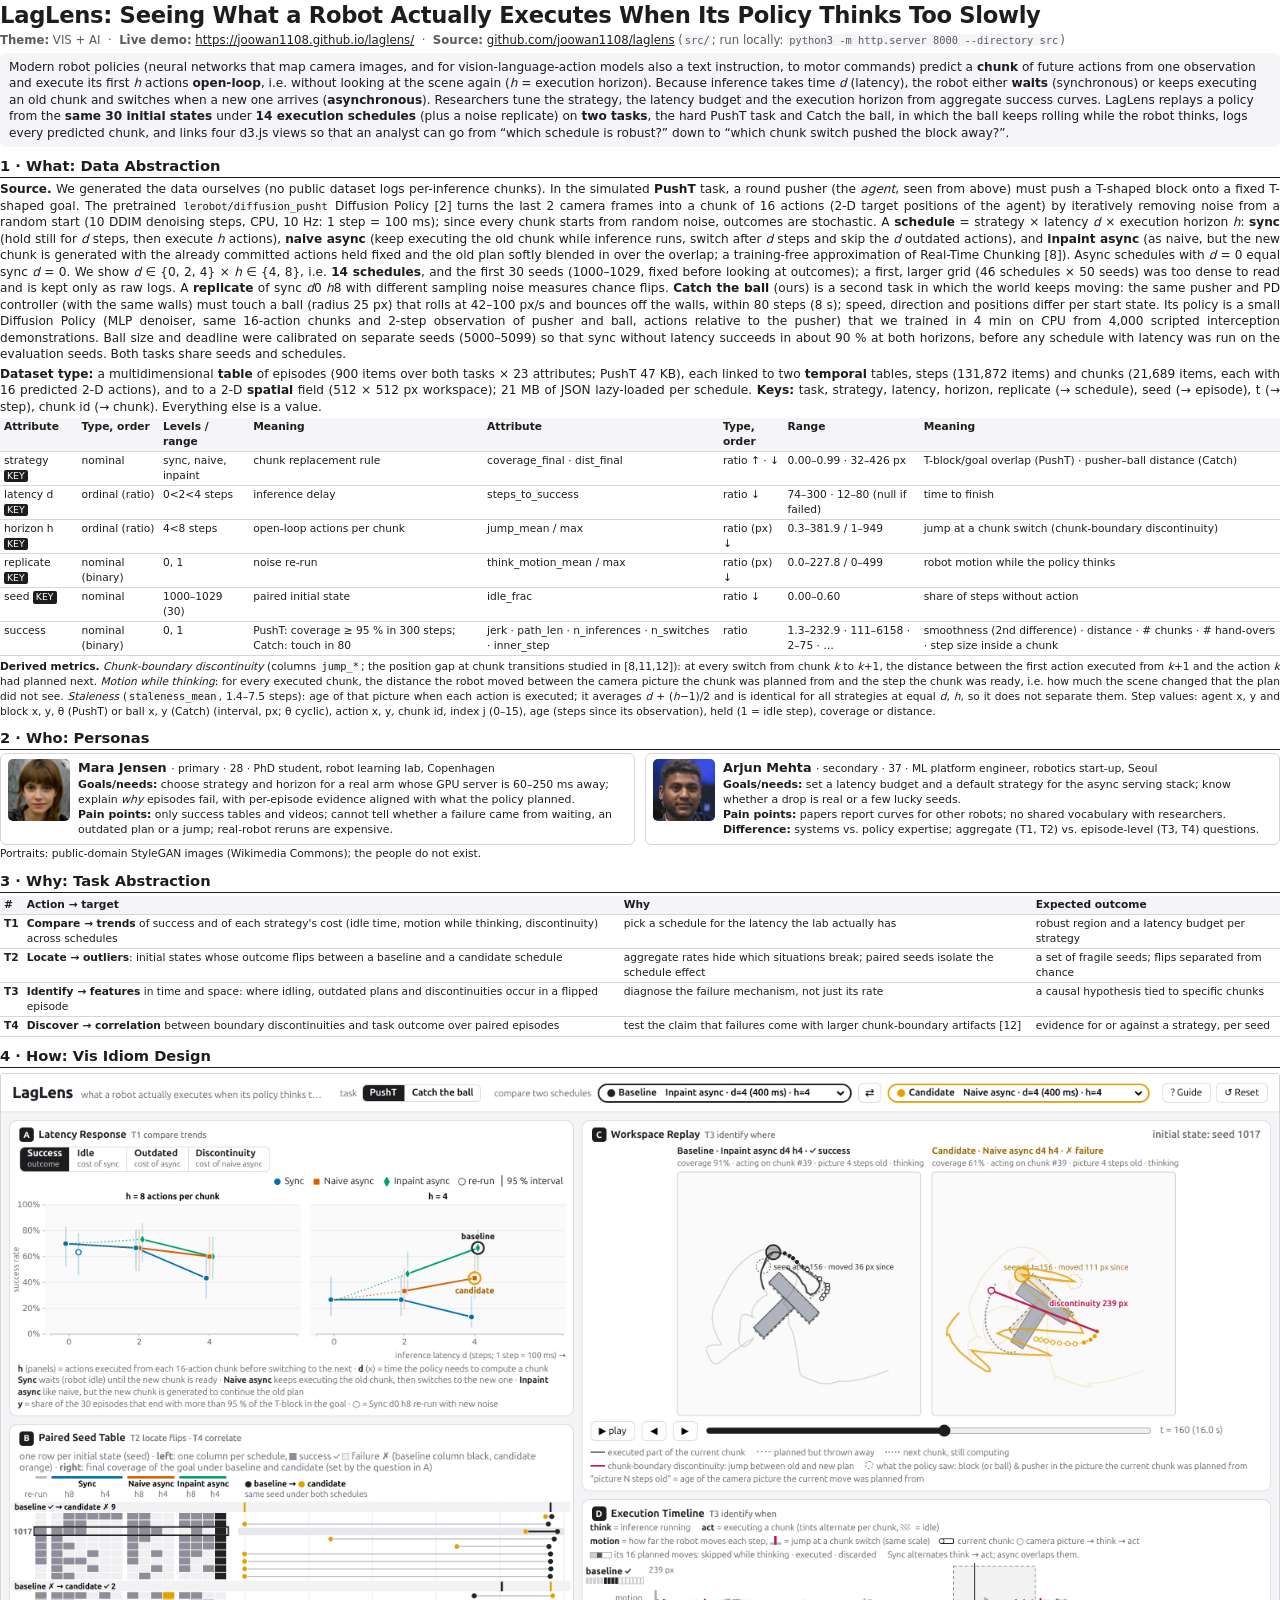
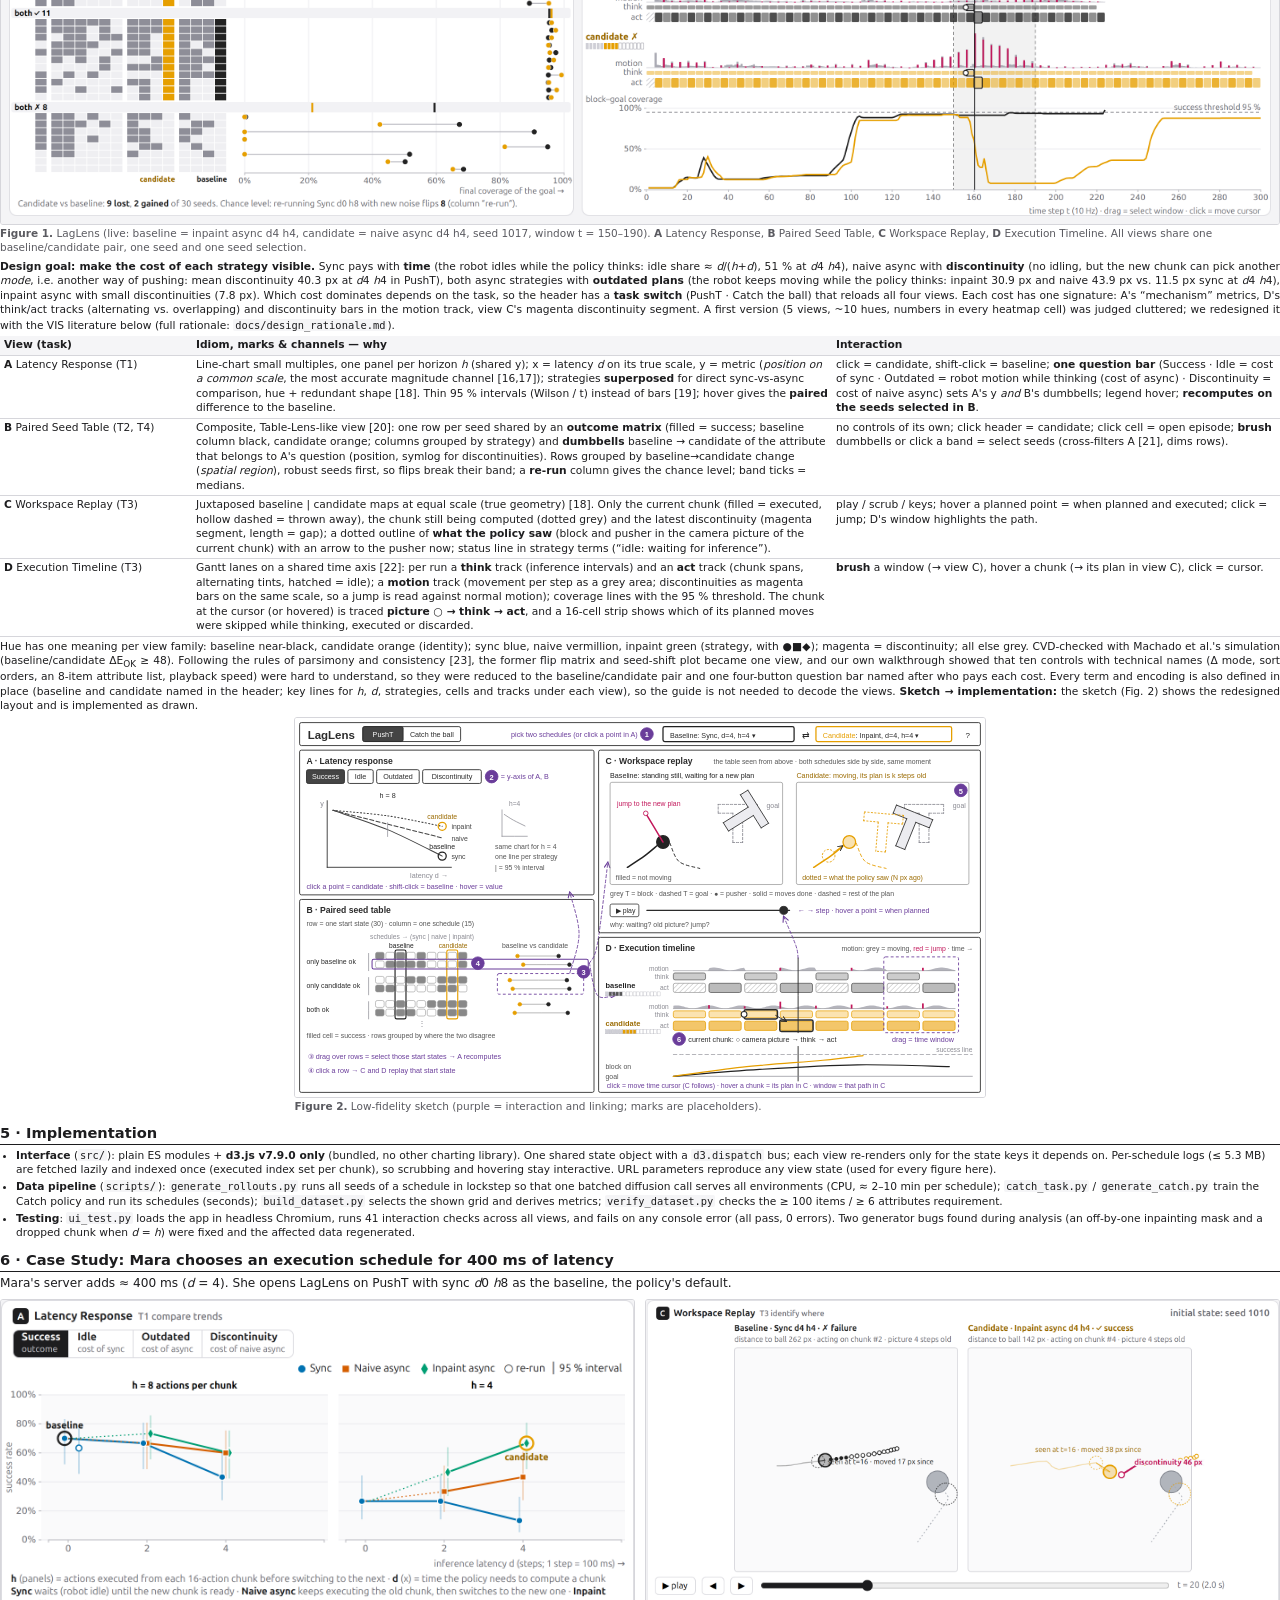
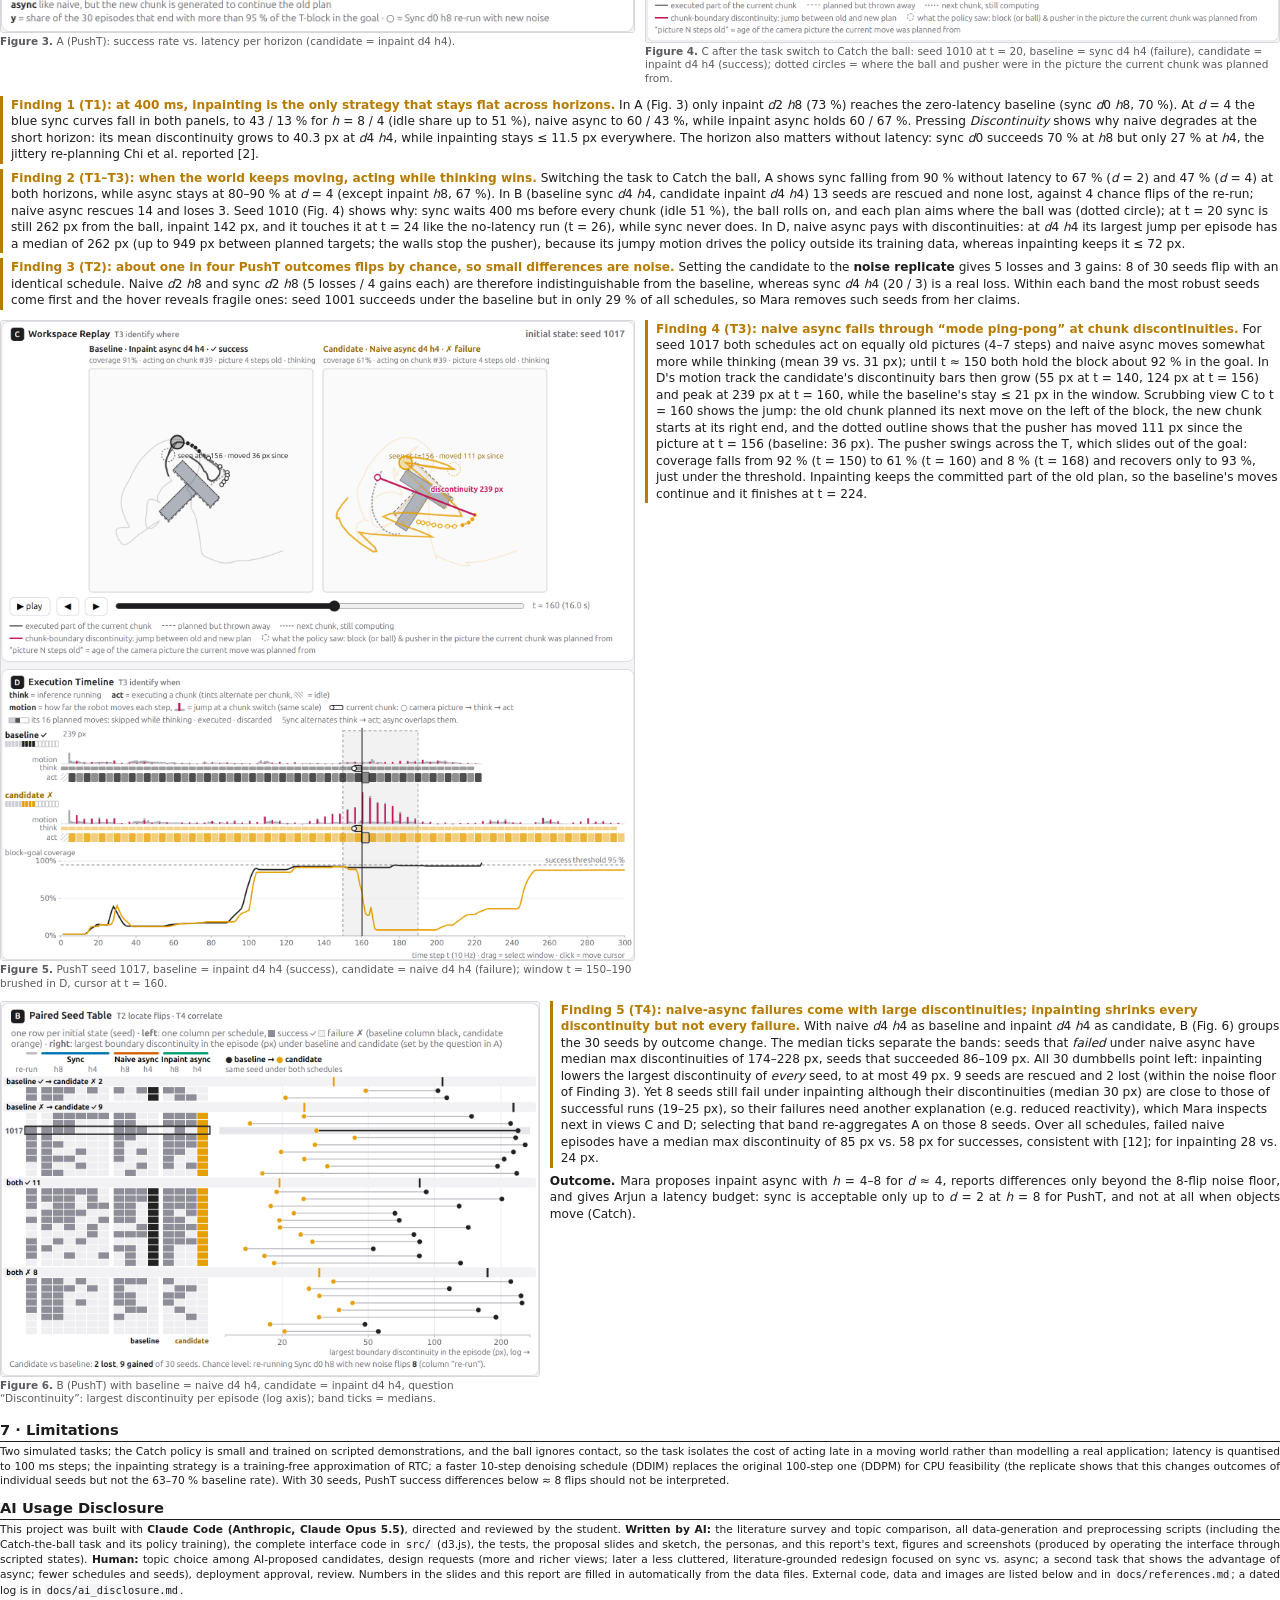
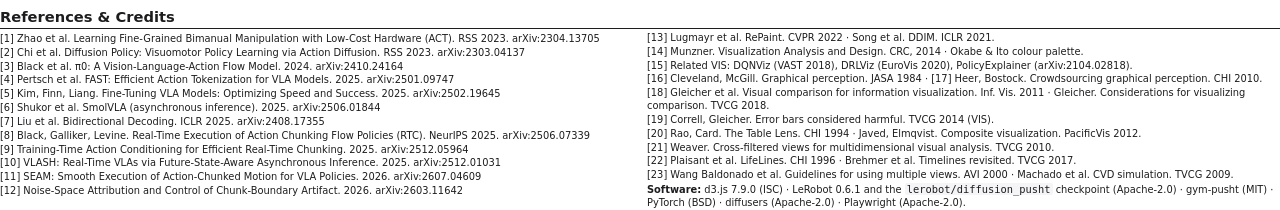
==== commit 8011e86c: "Catch the ball replaces Reach-in-time as the second task - scripts/catch_task.py: rolling, bouncing " ====
--- a/report/report.html
+++ b/report/report.html
@@ -49,7 +49,7 @@
   Modern robot policies (neural networks that map camera images, and for vision-language-action models also a text instruction, to motor commands) predict a <b>chunk</b> of future actions from one observation and execute its first <i>h</i> actions <b>open-loop</b>, i.e. without looking at the scene again (<i>h</i> = execution horizon). Because inference takes time <i>d</i> (latency),
   the robot either <b>waits</b> (synchronous) or keeps executing an old chunk and switches when a new one arrives (<b>asynchronous</b>).
   Researchers tune the strategy, the latency budget and the execution horizon from aggregate success curves.
-  LagLens replays a policy from the <b>same 30 initial states</b> under <b>14 execution schedules</b> (plus a noise replicate) on <b>two tasks</b>, the hard PushT task and an easy Reach-in-time task in which every idle step costs time,
+  LagLens replays a policy from the <b>same 30 initial states</b> under <b>14 execution schedules</b> (plus a noise replicate) on <b>two tasks</b>, the hard PushT task and Catch the ball, in which the ball keeps rolling while the robot thinks,
   logs every predicted chunk, and links four d3.js views so that an analyst can go from “which schedule is robust?” down to “which chunk switch pushed the block away?”.
 </div>
 
@@ -59,27 +59,27 @@
   <b>sync</b> (hold still for <i>d</i> steps, then execute <i>h</i> actions), <b>naive async</b> (keep executing the old chunk while inference runs, switch after <i>d</i> steps and skip the <i>d</i> outdated actions),
   and <b>inpaint async</b> (as naive, but the new chunk is generated with the already committed actions held fixed and the old plan softly blended in over the overlap; a training-free approximation of Real-Time Chunking [8]).
   Async schedules with <i>d</i> = 0 equal sync <i>d</i> = 0. We show <i>d</i> ∈ {0, 2, 4} × <i>h</i> ∈ {4, 8}, i.e. <b>14 schedules</b>, and the first 30 seeds (1000–1029, fixed before looking at outcomes); a first, larger grid (46 schedules × 50 seeds) was too dense to read and is kept only as raw logs. A <b>replicate</b> of sync <i>d</i>0 <i>h</i>8 with different sampling noise measures chance flips.
-  <b>Reach-in-time</b> (ours) is a deliberately easy second task in which waiting costs success: the same pusher and PD controller must get within 20 px of a target disk within 70 steps (7 s); start and target are ≥ 200 px apart. Its policy is a small Diffusion Policy (MLP denoiser, same 16-action chunks and 2-step observation) that we trained in 4 min on CPU from 3,000 scripted straight-line demonstrations; the deadline and the demonstration speed were fixed before any schedule was run. Both tasks share seeds and schedules.</p>
-<p><b>Dataset type:</b> a multidimensional <b>table</b> of episodes (900 items over both tasks × 22 attributes; PushT 47 KB), each linked to two <b>temporal</b> tables, steps (127,174 items) and chunks (20,957 items, each with 16 predicted 2-D actions),
+  <b>Catch the ball</b> (ours) is a second task in which the world keeps moving: the same pusher and PD controller (with the same walls) must touch a ball (radius 25 px) that rolls at 42–100 px/s and bounces off the walls, within 80 steps (8 s); speed, direction and positions differ per start state. Its policy is a small Diffusion Policy (MLP denoiser, same 16-action chunks and 2-step observation of pusher and ball, actions relative to the pusher) that we trained in 4 min on CPU from 4,000 scripted interception demonstrations. Ball size and deadline were calibrated on separate seeds (5000–5099) so that sync without latency succeeds in about 90 % at both horizons, before any schedule with latency was run on the evaluation seeds. Both tasks share seeds and schedules.</p>
+<p><b>Dataset type:</b> a multidimensional <b>table</b> of episodes (900 items over both tasks × 23 attributes; PushT 47 KB), each linked to two <b>temporal</b> tables, steps (131,872 items) and chunks (21,689 items, each with 16 predicted 2-D actions),
   and to a 2-D <b>spatial</b> field (512 × 512 px workspace); 21 MB of JSON lazy-loaded per schedule.
   <b>Keys:</b> task, strategy, latency, horizon, replicate (→ schedule), seed (→ episode), t (→ step), chunk id (→ chunk). Everything else is a value.</p>
 <table>
   <tr><th>Attribute</th><th>Type, order</th><th>Levels / range</th><th>Meaning</th><th>Attribute</th><th>Type, order</th><th>Range</th><th>Meaning</th></tr>
   <tr><td>strategy <span class="k">KEY</span></td><td>nominal</td><td>sync, naive, inpaint</td><td>chunk replacement rule</td>
-      <td>coverage_final · dist_final</td><td>ratio ↑ · ↓</td><td>0.00–0.99 · 14–114 px</td><td>T-block/goal overlap (PushT) · distance to target (Reach)</td></tr>
+      <td>coverage_final · dist_final</td><td>ratio ↑ · ↓</td><td>0.00–0.99 · 32–426 px</td><td>T-block/goal overlap (PushT) · pusher–ball distance (Catch)</td></tr>
   <tr><td>latency d <span class="k">KEY</span></td><td>ordinal (ratio)</td><td>0&lt;2&lt;4 steps</td><td>inference delay</td>
-      <td>steps_to_success</td><td>ratio ↓</td><td>74–300 · 24–70 (null if failed)</td><td>time to finish</td></tr>
+      <td>steps_to_success</td><td>ratio ↓</td><td>74–300 · 12–80 (null if failed)</td><td>time to finish</td></tr>
   <tr><td>horizon h <span class="k">KEY</span></td><td>ordinal (ratio)</td><td>4&lt;8 steps</td><td>open-loop actions per chunk</td>
-      <td>jump_mean / max</td><td>ratio (px) ↓</td><td>0.7–91.0 / 1–257</td><td>jump at a chunk switch (chunk-boundary discontinuity)</td></tr>
+      <td>jump_mean / max</td><td>ratio (px) ↓</td><td>0.3–381.9 / 1–949</td><td>jump at a chunk switch (chunk-boundary discontinuity)</td></tr>
   <tr><td>replicate <span class="k">KEY</span></td><td>nominal (binary)</td><td>0, 1</td><td>noise re-run</td>
-      <td>think_motion_mean / max</td><td>ratio (px) ↓</td><td>0.0–80.4 / 0–230</td><td>robot motion while the policy thinks</td></tr>
+      <td>think_motion_mean / max</td><td>ratio (px) ↓</td><td>0.0–227.8 / 0–499</td><td>robot motion while the policy thinks</td></tr>
   <tr><td>seed <span class="k">KEY</span></td><td>nominal</td><td>1000–1029 (30)</td><td>paired initial state</td>
-      <td>idle_frac</td><td>ratio ↓</td><td>0.00–0.54</td><td>share of steps without action</td></tr>
-  <tr><td>success</td><td>nominal (binary)</td><td>0, 1</td><td>PushT: coverage ≥ 95 % in 300 steps; Reach: ≤ 20 px in 70</td>
-      <td>jerk · path_len · n_inferences · n_switches · inner_step</td><td>ratio</td><td>0.7–48.0 · 182–6158 · 3–75 · …</td><td>smoothness (2nd difference) · distance · # chunks · # hand-overs · step size inside a chunk</td></tr>
+      <td>idle_frac</td><td>ratio ↓</td><td>0.00–0.60</td><td>share of steps without action</td></tr>
+  <tr><td>success</td><td>nominal (binary)</td><td>0, 1</td><td>PushT: coverage ≥ 95 % in 300 steps; Catch: touch in 80</td>
+      <td>jerk · path_len · n_inferences · n_switches · inner_step</td><td>ratio</td><td>1.3–232.9 · 111–6158 · 2–75 · …</td><td>smoothness (2nd difference) · distance · # chunks · # hand-overs · step size inside a chunk</td></tr>
 </table>
 <p class="small"><b>Derived metrics.</b> <i>Chunk-boundary discontinuity</i> (columns <code>jump_*</code>; the position gap at chunk transitions studied in [8,11,12]): at every switch from chunk <i>k</i> to <i>k</i>+1, the distance between the first action executed from <i>k</i>+1 and the action <i>k</i> had planned next.
-  <i>Motion while thinking</i>: for every executed chunk, the distance the robot moved between the camera picture the chunk was planned from and the step the chunk was ready, i.e. how much the scene changed that the plan did not see. <i>Staleness</i> (<code>staleness_mean</code>, 1.4–7.5 steps): age of that picture when each action is executed; it averages <i>d</i> + (<i>h</i>−1)/2 and is identical for all strategies at equal <i>d</i>, <i>h</i>, so it does not separate them. Step values: agent x, y and block x, y, θ (PushT) or target x, y (Reach) (interval, px; θ cyclic), action x, y, chunk id, index j (0–15), age (steps since its observation), held (1 = idle step), coverage or distance.</p>
+  <i>Motion while thinking</i>: for every executed chunk, the distance the robot moved between the camera picture the chunk was planned from and the step the chunk was ready, i.e. how much the scene changed that the plan did not see. <i>Staleness</i> (<code>staleness_mean</code>, 1.4–7.5 steps): age of that picture when each action is executed; it averages <i>d</i> + (<i>h</i>−1)/2 and is identical for all strategies at equal <i>d</i>, <i>h</i>, so it does not separate them. Step values: agent x, y and block x, y, θ (PushT) or ball x, y (Catch) (interval, px; θ cyclic), action x, y, chunk id, index j (0–15), age (steps since its observation), held (1 = idle step), coverage or distance.</p>
 
 <h2>2 · Who: Personas</h2>
 <div class="cols">
@@ -108,7 +108,7 @@
   <img src="../image.png">
   <figcaption><b>Figure 1.</b> LagLens (live: baseline = inpaint async d4 h4, candidate = naive async d4 h4, seed 1017, window t = 150–190). <b>A</b> Latency Response, <b>B</b> Paired Seed Table, <b>C</b> Workspace Replay, <b>D</b> Execution Timeline. All views share one baseline/candidate pair, one seed and one seed selection.</figcaption>
 </figure>
-<p class="small"><b>Design goal: make the cost of each strategy visible.</b> Sync pays with <b>time</b> (the robot idles while the policy thinks: idle share ≈ <i>d</i>/(<i>h</i>+<i>d</i>), 51 % at <i>d</i>4 <i>h</i>4), naive async with <b>discontinuity</b> (no idling, but the new chunk can pick another <i>mode</i>, i.e. another way of pushing: mean discontinuity 40.3 px at <i>d</i>4 <i>h</i>4 in PushT), both async strategies with <b>outdated plans</b> (the robot keeps moving while the policy thinks: inpaint 30.9 px and naive 43.9 px vs. 11.5 px sync at <i>d</i>4 <i>h</i>4), inpaint async with small discontinuities (7.8 px). Which cost dominates depends on the task, so the header has a <b>task switch</b> (PushT · Reach-in-time) that reloads all four views. Each cost has one signature: A's “mechanism” metrics, D's think/act tracks (alternating vs. overlapping) and discontinuity bars in the motion track, view C's magenta discontinuity segment. A first version (5 views, ~10 hues, numbers in every heatmap cell) was judged cluttered; we redesigned it with the VIS literature below (full rationale: <code>docs/design_rationale.md</code>).</p>
+<p class="small"><b>Design goal: make the cost of each strategy visible.</b> Sync pays with <b>time</b> (the robot idles while the policy thinks: idle share ≈ <i>d</i>/(<i>h</i>+<i>d</i>), 51 % at <i>d</i>4 <i>h</i>4), naive async with <b>discontinuity</b> (no idling, but the new chunk can pick another <i>mode</i>, i.e. another way of pushing: mean discontinuity 40.3 px at <i>d</i>4 <i>h</i>4 in PushT), both async strategies with <b>outdated plans</b> (the robot keeps moving while the policy thinks: inpaint 30.9 px and naive 43.9 px vs. 11.5 px sync at <i>d</i>4 <i>h</i>4), inpaint async with small discontinuities (7.8 px). Which cost dominates depends on the task, so the header has a <b>task switch</b> (PushT · Catch the ball) that reloads all four views. Each cost has one signature: A's “mechanism” metrics, D's think/act tracks (alternating vs. overlapping) and discontinuity bars in the motion track, view C's magenta discontinuity segment. A first version (5 views, ~10 hues, numbers in every heatmap cell) was judged cluttered; we redesigned it with the VIS literature below (full rationale: <code>docs/design_rationale.md</code>).</p>
 <table>
   <tr><th style="width:15%">View (task)</th><th style="width:50%">Idiom, marks &amp; channels — why</th><th>Interaction</th></tr>
   <tr><td><b>A</b> Latency Response (T1)</td><td>Line-chart small multiples, one panel per horizon <i>h</i> (shared y); x = latency <i>d</i> on its true scale, y = metric (<i>position on a common scale</i>, the most accurate magnitude channel [16,17]); strategies <b>superposed</b> for direct sync-vs-async comparison, hue + redundant shape [18]. Thin 95 % intervals (Wilson / t) instead of bars [19]; hover gives the <b>paired</b> difference to the baseline.</td><td>click = candidate, shift-click = baseline; <b>one question bar</b> (Success · Idle = cost of sync · Outdated = robot motion while thinking (cost of async) · Discontinuity = cost of naive async) sets A's y <i>and</i> B's dumbbells; legend hover; <b>recomputes on the seeds selected in B</b>.</td></tr>
@@ -123,7 +123,7 @@
 <h2>5 · Implementation</h2>
 <ul class="small">
   <li><b>Interface</b> (<code>src/</code>): plain ES modules + <b>d3.js v7.9.0 only</b> (bundled, no other charting library). One shared state object with a <code>d3.dispatch</code> bus; each view re-renders only for the state keys it depends on. Per-schedule logs (≤ 5.3 MB) are fetched lazily and indexed once (executed index set per chunk), so scrubbing and hovering stay interactive. URL parameters reproduce any view state (used for every figure here).</li>
-  <li><b>Data pipeline</b> (<code>scripts/</code>): <code>generate_rollouts.py</code> runs all seeds of a schedule in lockstep so that one batched diffusion call serves all environments (CPU, ≈ 2–10 min per schedule); <code>reach_task.py</code> / <code>generate_reach.py</code> train the Reach policy and run its schedules (seconds); <code>build_dataset.py</code> selects the shown grid and derives metrics; <code>verify_dataset.py</code> checks the ≥ 100 items / ≥ 6 attributes requirement.</li>
+  <li><b>Data pipeline</b> (<code>scripts/</code>): <code>generate_rollouts.py</code> runs all seeds of a schedule in lockstep so that one batched diffusion call serves all environments (CPU, ≈ 2–10 min per schedule); <code>catch_task.py</code> / <code>generate_catch.py</code> train the Catch policy and run its schedules (seconds); <code>build_dataset.py</code> selects the shown grid and derives metrics; <code>verify_dataset.py</code> checks the ≥ 100 items / ≥ 6 attributes requirement.</li>
   <li><b>Testing</b>: <code>ui_test.py</code> loads the app in headless Chromium, runs 41 interaction checks across all views, and fails on any console error (all pass, 0 errors). Two generator bugs found during analysis (an off-by-one inpainting mask and a dropped chunk when <i>d</i> = <i>h</i>) were fixed and the affected data regenerated.</li>
 </ul>
 
@@ -131,13 +131,13 @@
 <p>Mara's server adds ≈ 400 ms (<i>d</i> = 4). She opens LagLens on PushT with sync <i>d</i>0 <i>h</i>8 as the baseline, the policy's default.</p>
 <div class="cols">
   <figure><img src="fig_f1_response.png"><figcaption><b>Figure 3.</b> A (PushT): success rate vs. latency per horizon (candidate = inpaint d4 h4).</figcaption></figure>
-  <figure><img src="fig_f5_reach.png"><figcaption><b>Figure 4.</b> A after the task switch to Reach-in-time (baseline = sync d4 h4, candidate = inpaint d4 h4).</figcaption></figure>
+  <figure><img src="fig_f5_catch.png"><figcaption><b>Figure 4.</b> C after the task switch to Catch the ball: seed 1010 at t = 20, baseline = sync d4 h4 (failure), candidate = inpaint d4 h4 (success); dotted circles = where the ball and pusher were in the picture the current chunk was planned from.</figcaption></figure>
 </div>
 <div class="find"><b class="f">Finding 1 (T1): at 400 ms, inpainting is the only strategy that stays flat across horizons.</b>
   In A (Fig. 3) only inpaint <i>d</i>2 <i>h</i>8 (73 %) reaches the zero-latency baseline (sync <i>d</i>0 <i>h</i>8, 70 %). At <i>d</i> = 4 the blue sync curves fall in both panels, to 43 / 13 % for <i>h</i> = 8 / 4 (idle share up to 51 %), naive async to 60 / 43 %, while inpaint async holds 60 / 67 %.
   Pressing <i>Discontinuity</i> shows why naive degrades at the short horizon: its mean discontinuity grows to 40.3 px at <i>d</i>4 <i>h</i>4, while inpainting stays ≤ 11.5 px everywhere. The horizon also matters without latency: sync <i>d</i>0 succeeds 70 % at <i>h</i>8 but only 27 % at <i>h</i>4, the jittery re-planning Chi et al. reported [2].</div>
-<div class="find"><b class="f">Finding 2 (T1, T2): when waiting costs time, async wins everywhere.</b>
-  Switching the task to Reach-in-time (Fig. 4), every async schedule reaches the target from all 30 starts, about as fast as without latency (median 31–33 steps vs. 31). Sync drops to 57 % at <i>d</i>4 <i>h</i>4 (93 % at <i>h</i>8): it idles 51 % of the time and needs a median of 55 steps. In B, inpaint <i>d</i>4 <i>h</i>4 rescues 13 seeds and loses none, and the re-run flips none; opening the rescued seeds in C (distance at t = 0) shows that they are exactly the far targets (≥ 296 px away; every target ≤ 261 px is reached by sync too). In D, sync's act track is half hatched, while the async lanes act continuously. This is the easy case; PushT shows the same direction (13 → 67 % at <i>d</i>4 <i>h</i>4) but with fewer, noisier flips, which the next findings unpack.</div>
+<div class="find"><b class="f">Finding 2 (T1–T3): when the world keeps moving, acting while thinking wins.</b>
+  Switching the task to Catch the ball, A shows sync falling from 90 % without latency to 67 % (<i>d</i> = 2) and 47 % (<i>d</i> = 4) at both horizons, while async stays at 80–90 % at <i>d</i> = 4 (except inpaint <i>h</i>8, 67 %). In B (baseline sync <i>d</i>4 <i>h</i>4, candidate inpaint <i>d</i>4 <i>h</i>4) 13 seeds are rescued and none lost, against 4 chance flips of the re-run; naive async rescues 14 and loses 3. Seed 1010 (Fig. 4) shows why: sync waits 400 ms before every chunk (idle 51 %), the ball rolls on, and each plan aims where the ball was (dotted circle); at t = 20 sync is still 262 px from the ball, inpaint 142 px, and it touches it at t = 24 like the no-latency run (t = 26), while sync never does. In D, naive async pays with discontinuities: at <i>d</i>4 <i>h</i>4 its largest jump per episode has a median of 262 px (up to 949 px between planned targets; the walls stop the pusher), because its jumpy motion drives the policy outside its training data, whereas inpainting keeps it ≤ 72 px.</div>
 <div class="find"><b class="f">Finding 3 (T2): about one in four PushT outcomes flips by chance, so small differences are noise.</b>
   Setting the candidate to the <b>noise replicate</b> gives 5 losses and 3 gains: 8 of 30 seeds flip with an identical schedule. Naive <i>d</i>2 <i>h</i>8 and sync <i>d</i>2 <i>h</i>8 (5 losses / 4 gains each) are therefore indistinguishable from the baseline, whereas sync <i>d</i>4 <i>h</i>4 (20 / 3) is a real loss. Within each band the most robust seeds come first and the hover reveals fragile ones: seed 1001 succeeds under the baseline but in only 29 % of all schedules, so Mara removes such seeds from her claims.</div>
 <div class="cols" style="align-items:flex-start">
@@ -152,15 +152,15 @@
     <div class="find"><b class="f">Finding 5 (T4): naive-async failures come with large discontinuities; inpainting shrinks every discontinuity but not every failure.</b>
       With naive <i>d</i>4 <i>h</i>4 as baseline and inpaint <i>d</i>4 <i>h</i>4 as candidate, B (Fig. 6) groups the 30 seeds by outcome change. The median ticks separate the bands: seeds that <i>failed</i> under naive async have median max discontinuities of 174–228 px, seeds that succeeded 86–109 px. All 30 dumbbells point left: inpainting lowers the largest discontinuity of <i>every</i> seed, to at most 49 px. 9 seeds are rescued and 2 lost (within the noise floor of Finding 3).
       Yet 8 seeds still fail under inpainting although their discontinuities (median 30 px) are close to those of successful runs (19–25 px), so their failures need another explanation (e.g. reduced reactivity), which Mara inspects next in views C and D; selecting that band re-aggregates A on those 8 seeds. Over all schedules, failed naive episodes have a median max discontinuity of 85 px vs. 58 px for successes, consistent with [12]; for inpainting 28 vs. 24 px.</div>
-    <p><b>Outcome.</b> Mara proposes inpaint async with <i>h</i> = 4–8 for <i>d</i> ≈ 4, reports differences only beyond the 8-flip noise floor, and gives Arjun a latency budget: sync is acceptable only up to <i>d</i> = 2 at <i>h</i> = 8, and not at all when the task has a deadline (Reach).</p>
+    <p><b>Outcome.</b> Mara proposes inpaint async with <i>h</i> = 4–8 for <i>d</i> ≈ 4, reports differences only beyond the 8-flip noise floor, and gives Arjun a latency budget: sync is acceptable only up to <i>d</i> = 2 at <i>h</i> = 8 for PushT, and not at all when objects move (Catch).</p>
   </div>
 </div>
 
 <h2>7 · Limitations</h2>
-<p class="small">Two simulated tasks; the Reach policy is trained on scripted demonstrations and the task is deliberately easy, so it isolates the cost of idling rather than modelling a real application; latency is quantised to 100 ms steps; the inpainting strategy is a training-free approximation of RTC; a faster 10-step denoising schedule (DDIM) replaces the original 100-step one (DDPM) for CPU feasibility (the replicate shows that this changes outcomes of individual seeds but not the 63–70 % baseline rate). With 30 seeds, PushT success differences below ≈ 8 flips should not be interpreted.</p>
+<p class="small">Two simulated tasks; the Catch policy is small and trained on scripted demonstrations, and the ball ignores contact, so the task isolates the cost of acting late in a moving world rather than modelling a real application; latency is quantised to 100 ms steps; the inpainting strategy is a training-free approximation of RTC; a faster 10-step denoising schedule (DDIM) replaces the original 100-step one (DDPM) for CPU feasibility (the replicate shows that this changes outcomes of individual seeds but not the 63–70 % baseline rate). With 30 seeds, PushT success differences below ≈ 8 flips should not be interpreted.</p>
 
 <h2>AI Usage Disclosure</h2>
-<p class="small">This project was built with <b>Claude Code (Anthropic, Claude Opus 5.5)</b>, directed and reviewed by the student. <b>Written by AI:</b> the literature survey and topic comparison, all data-generation and preprocessing scripts (including the Reach-in-time task and its policy training), the complete interface code in <code>src/</code> (d3.js), the tests, the proposal slides and sketch, the personas, and this report's text, figures and screenshots (produced by operating the interface through scripted states). <b>Human:</b> topic choice among AI-proposed candidates, design requests (more and richer views; later a less cluttered, literature-grounded redesign focused on sync vs. async; a second task that shows the advantage of async; fewer schedules and seeds), deployment approval, review. Numbers in the slides and this report are filled in automatically from the data files. External code, data and images are listed below and in <code>docs/references.md</code>; a dated log is in <code>docs/ai_disclosure.md</code>.</p>
+<p class="small">This project was built with <b>Claude Code (Anthropic, Claude Opus 5.5)</b>, directed and reviewed by the student. <b>Written by AI:</b> the literature survey and topic comparison, all data-generation and preprocessing scripts (including the Catch-the-ball task and its policy training), the complete interface code in <code>src/</code> (d3.js), the tests, the proposal slides and sketch, the personas, and this report's text, figures and screenshots (produced by operating the interface through scripted states). <b>Human:</b> topic choice among AI-proposed candidates, design requests (more and richer views; later a less cluttered, literature-grounded redesign focused on sync vs. async; a second task that shows the advantage of async; fewer schedules and seeds), deployment approval, review. Numbers in the slides and this report are filled in automatically from the data files. External code, data and images are listed below and in <code>docs/references.md</code>; a dated log is in <code>docs/ai_disclosure.md</code>.</p>
 
 <h2>References &amp; Credits</h2>
 <div class="refs">
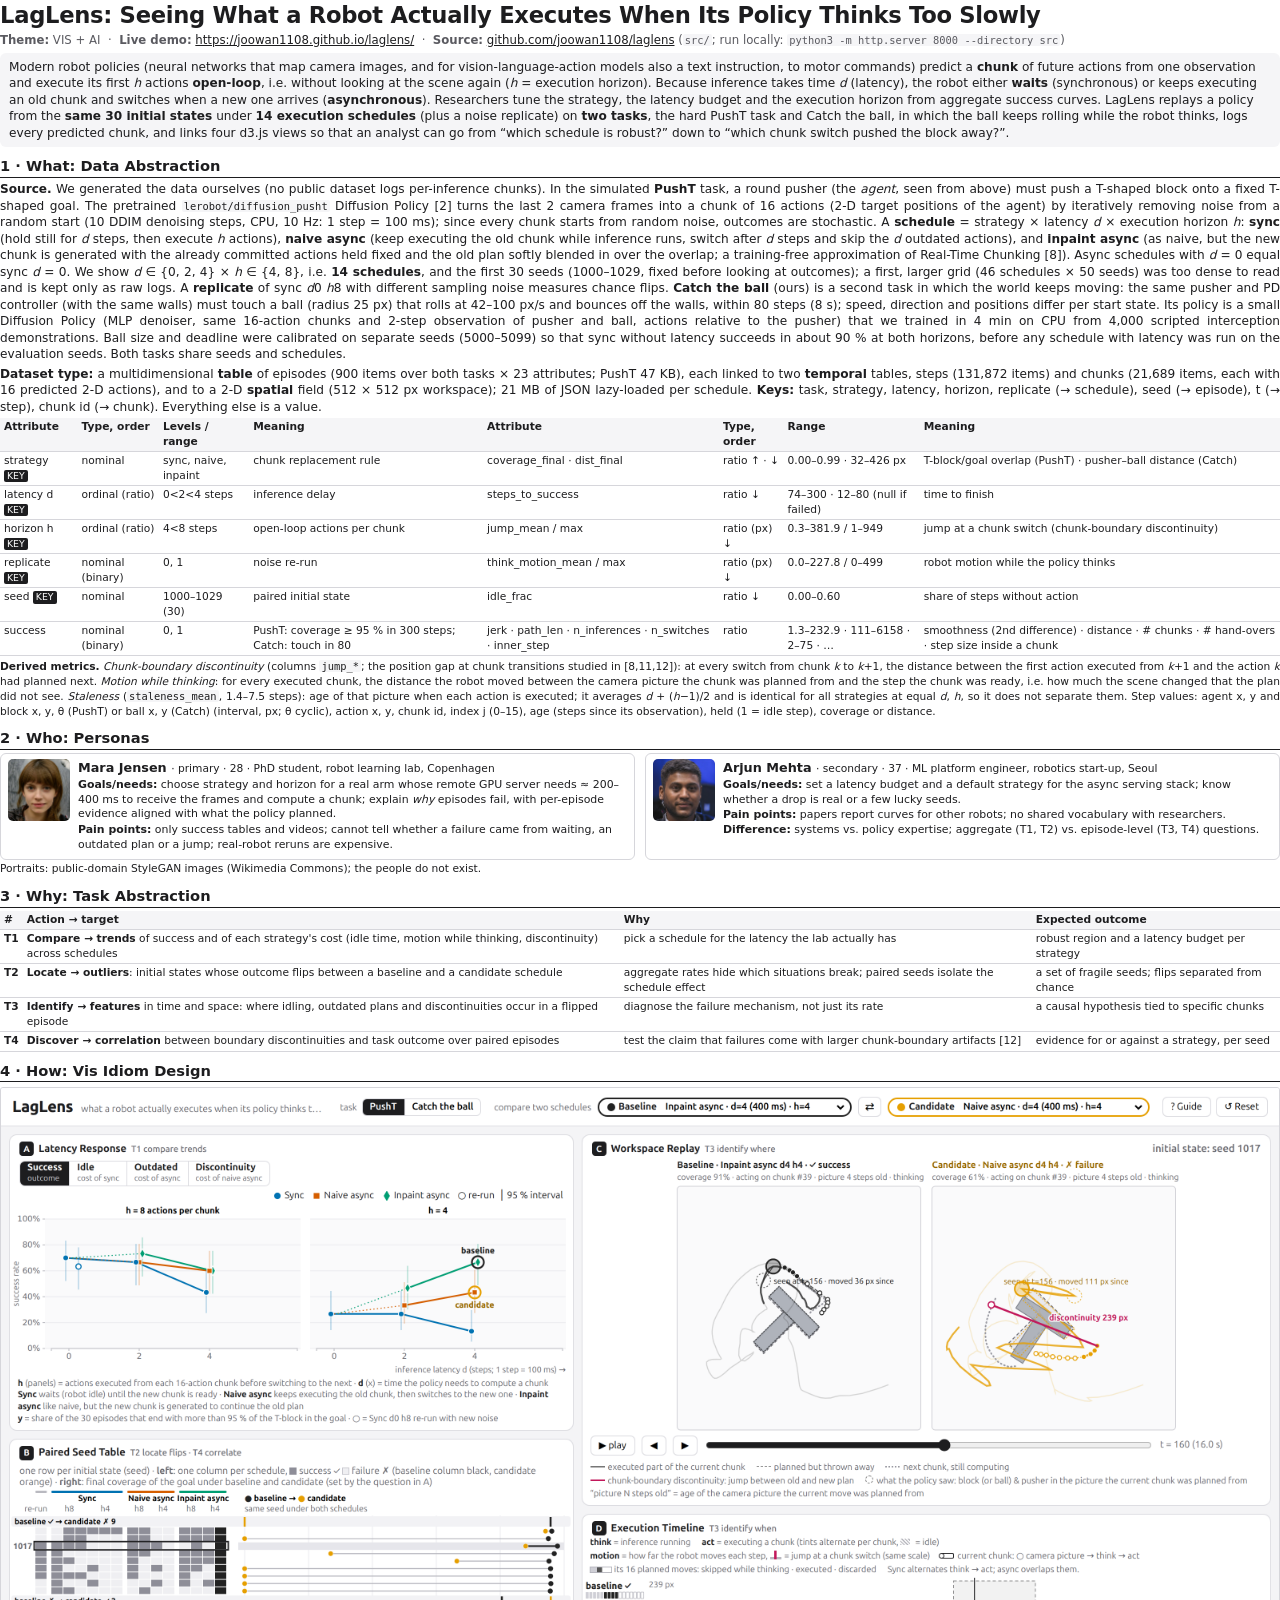
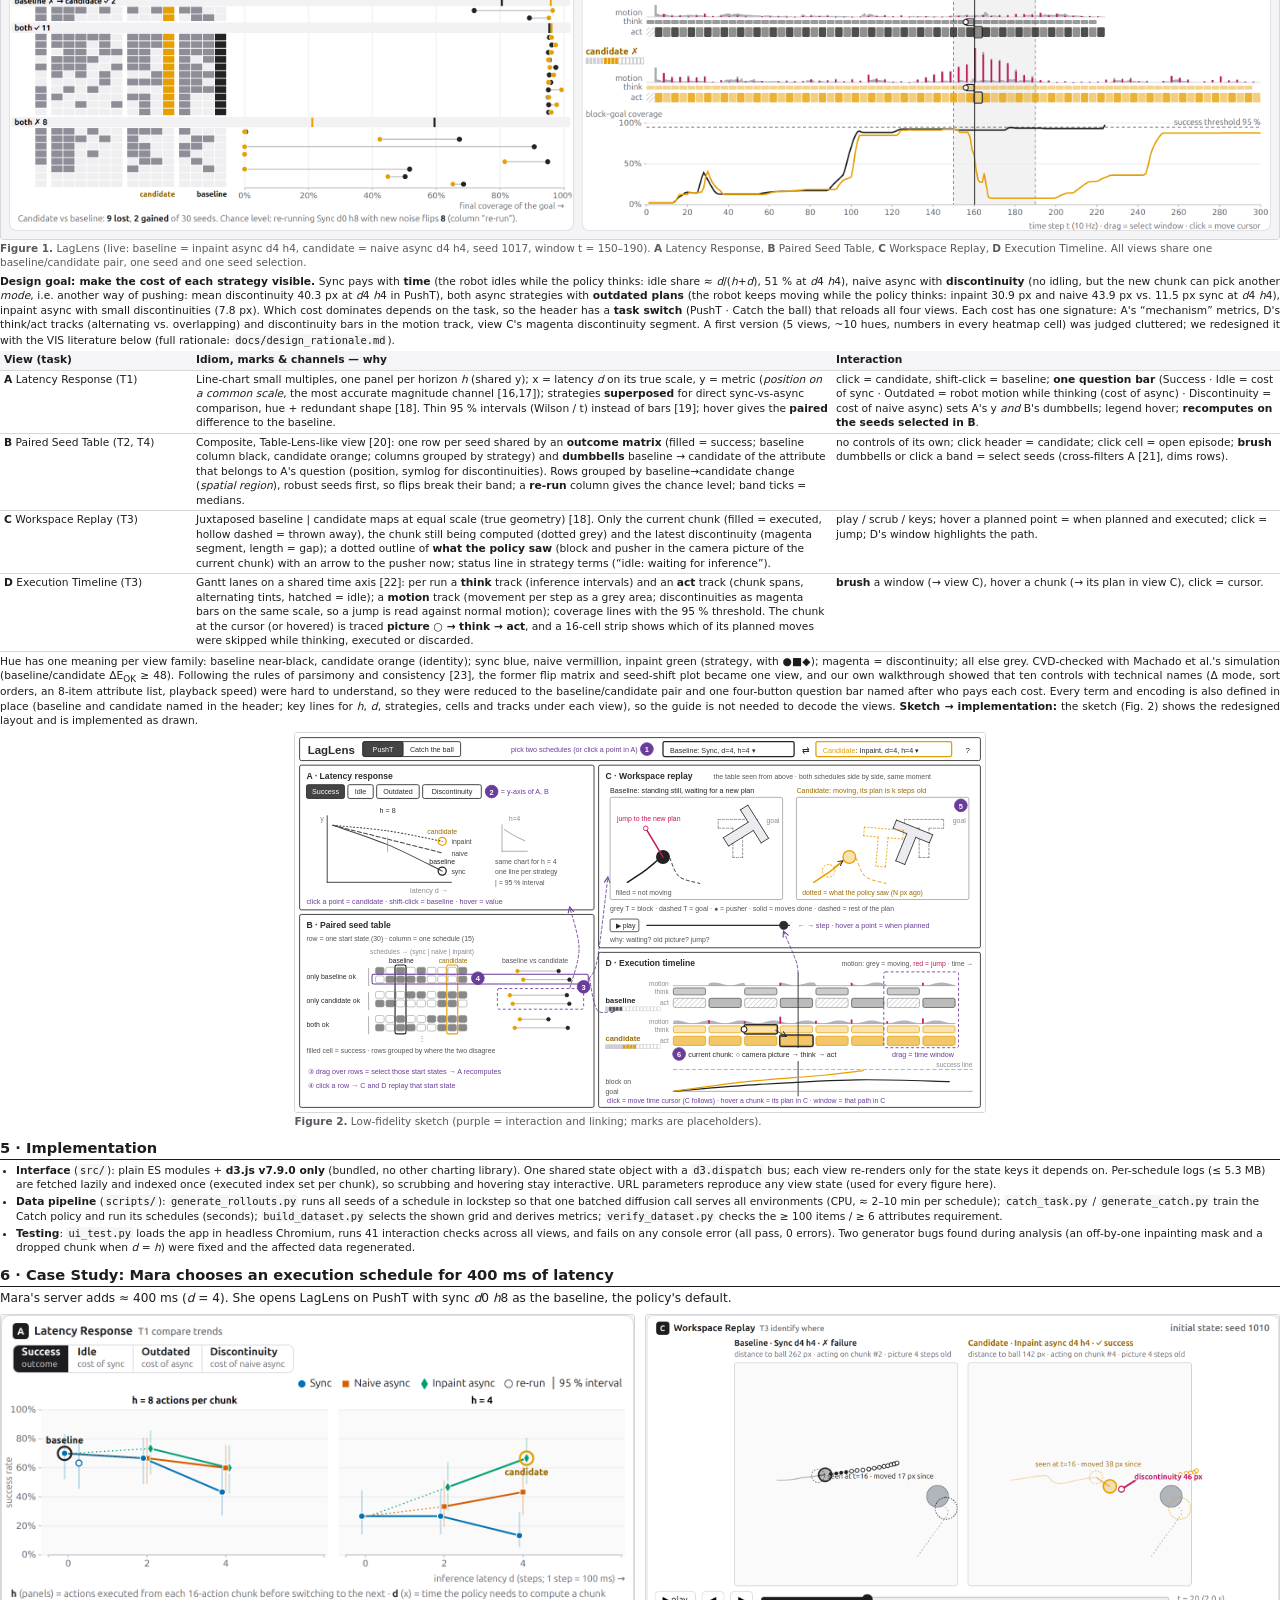
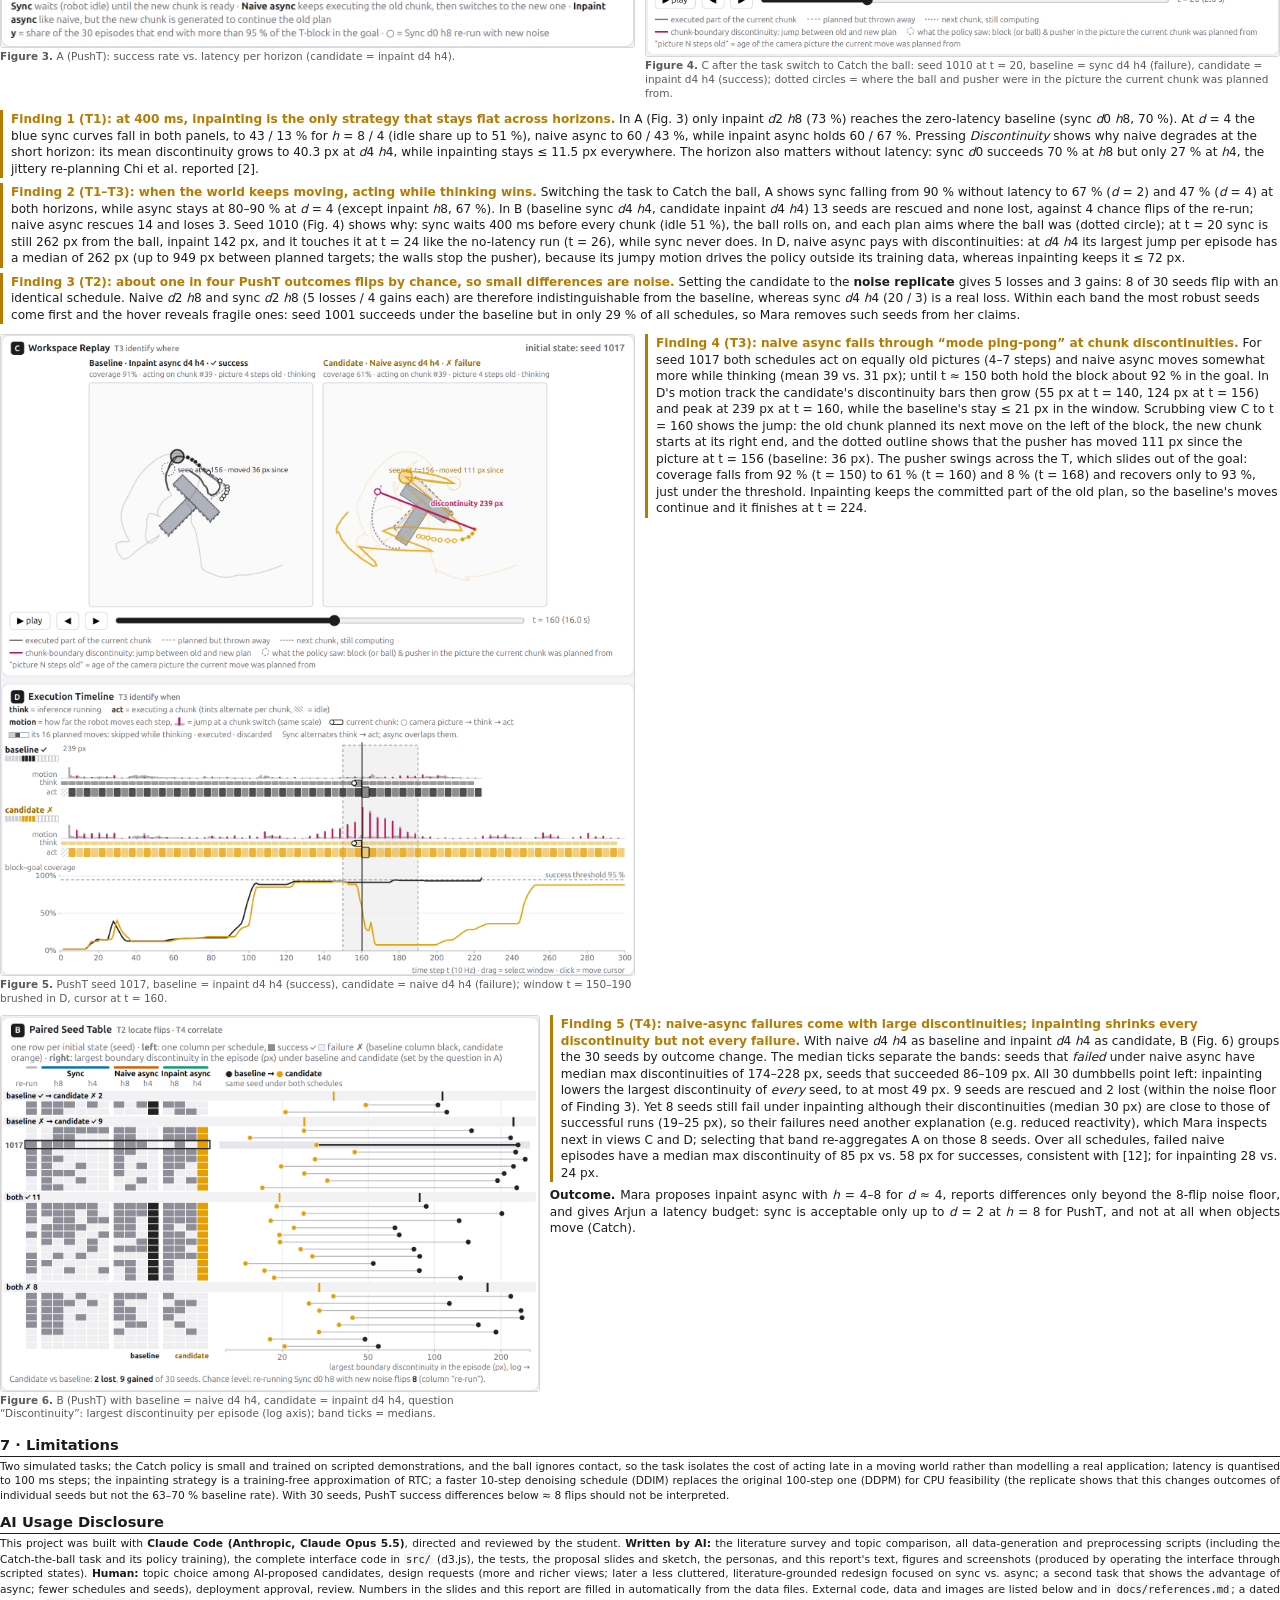
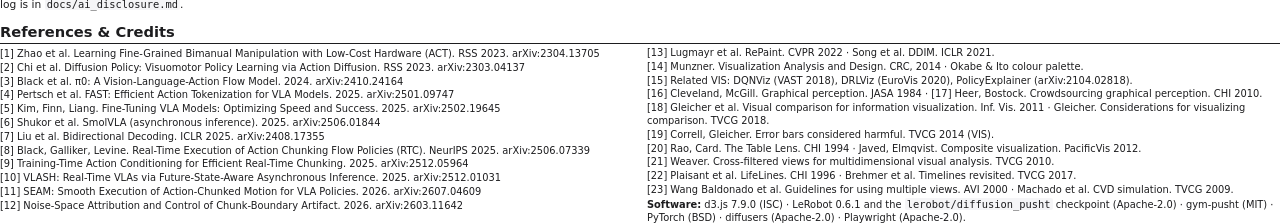
==== commit a76c6d20: "Persona Mara: latency = sending frames + computing a chunk, about 200-400 ms (d about 2-4), matching" ====
--- a/report/report.html
+++ b/report/report.html
@@ -85,7 +85,7 @@
 <div class="cols">
   <div class="persona"><img src="../slides/assets/persona_primary.jpg"><div>
     <div class="n">Mara Jensen <span class="small" style="font-weight:400">· primary · 28 · PhD student, robot learning lab, Copenhagen</span></div>
-    <p><b>Goals/needs:</b> choose strategy and horizon for a real arm whose GPU server is 60–250 ms away; explain <i>why</i> episodes fail, with per-episode evidence aligned with what the policy planned.</p>
+    <p><b>Goals/needs:</b> choose strategy and horizon for a real arm whose remote GPU server needs ≈ 200–400 ms to receive the frames and compute a chunk; explain <i>why</i> episodes fail, with per-episode evidence aligned with what the policy planned.</p>
     <p><b>Pain points:</b> only success tables and videos; cannot tell whether a failure came from waiting, an outdated plan or a jump; real-robot reruns are expensive.</p></div></div>
   <div class="persona"><img src="../slides/assets/persona_secondary.jpg"><div>
     <div class="n">Arjun Mehta <span class="small" style="font-weight:400">· secondary · 37 · ML platform engineer, robotics start-up, Seoul</span></div>
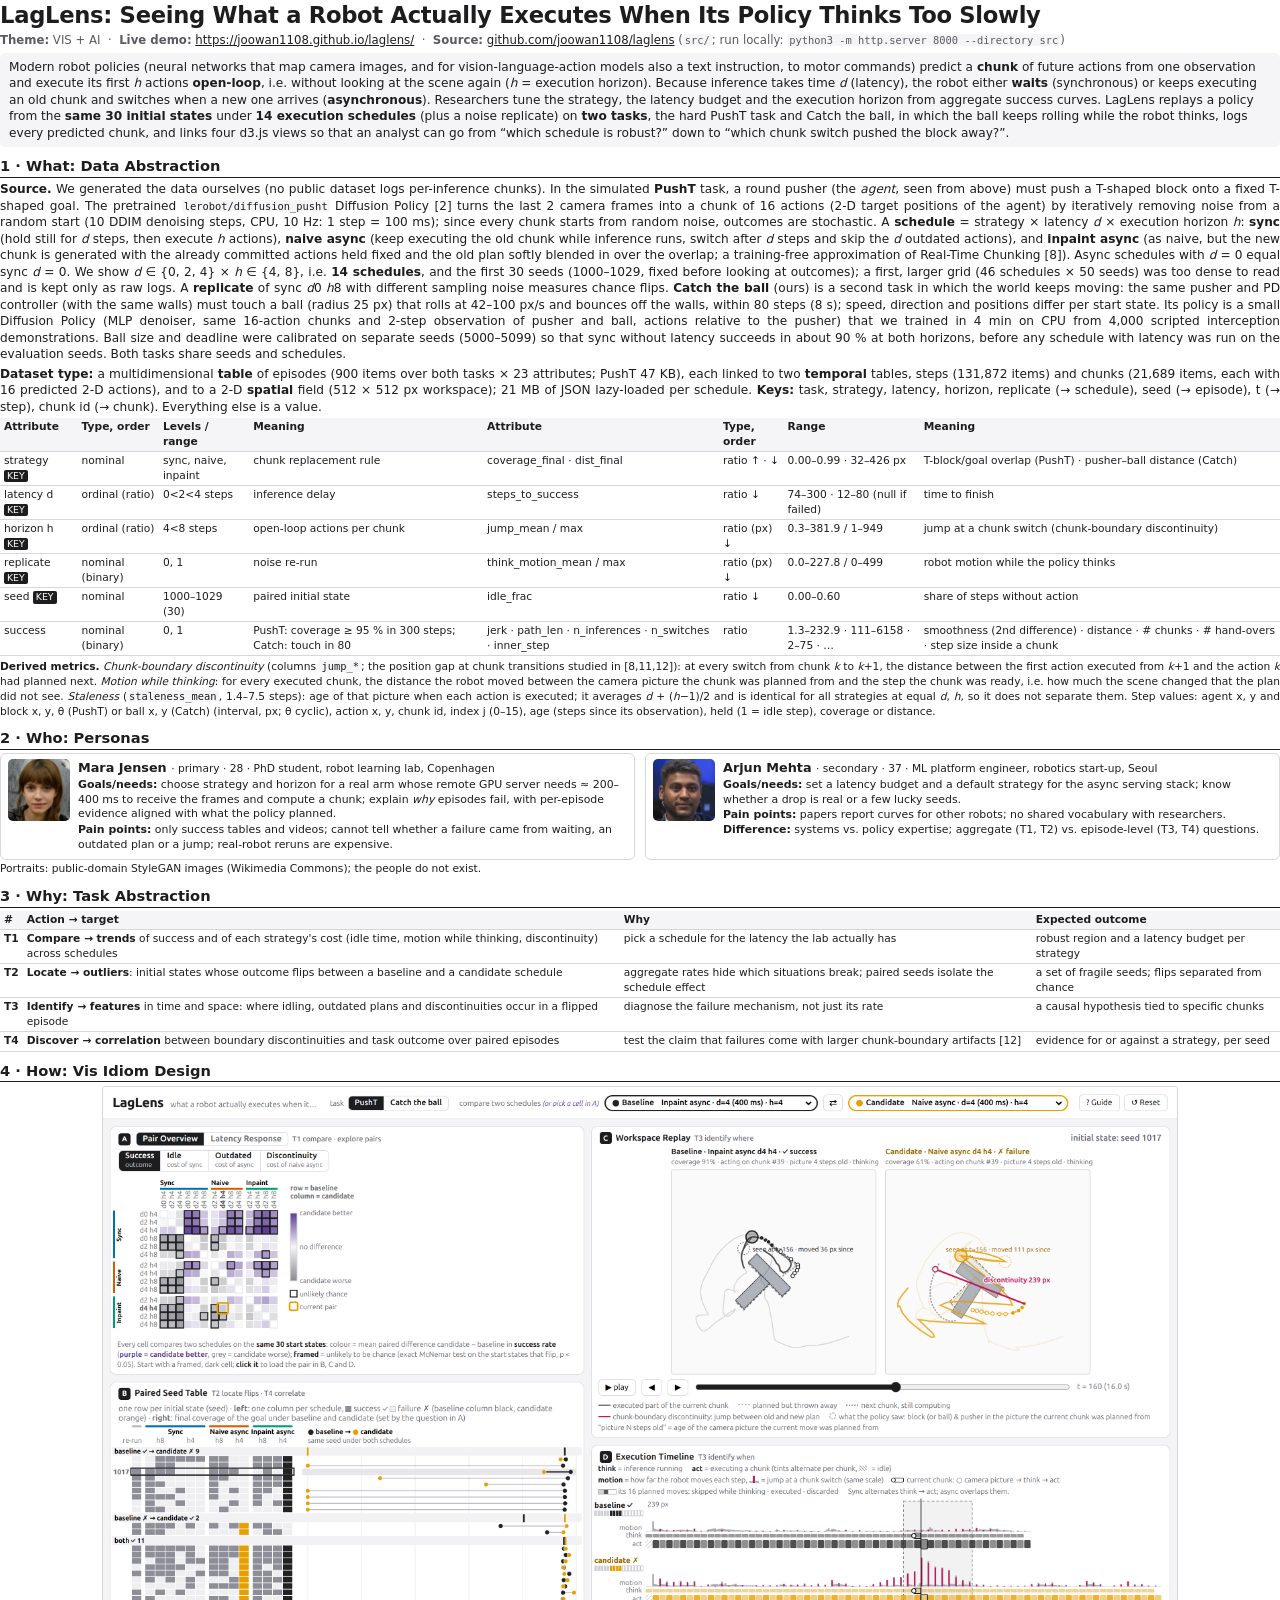
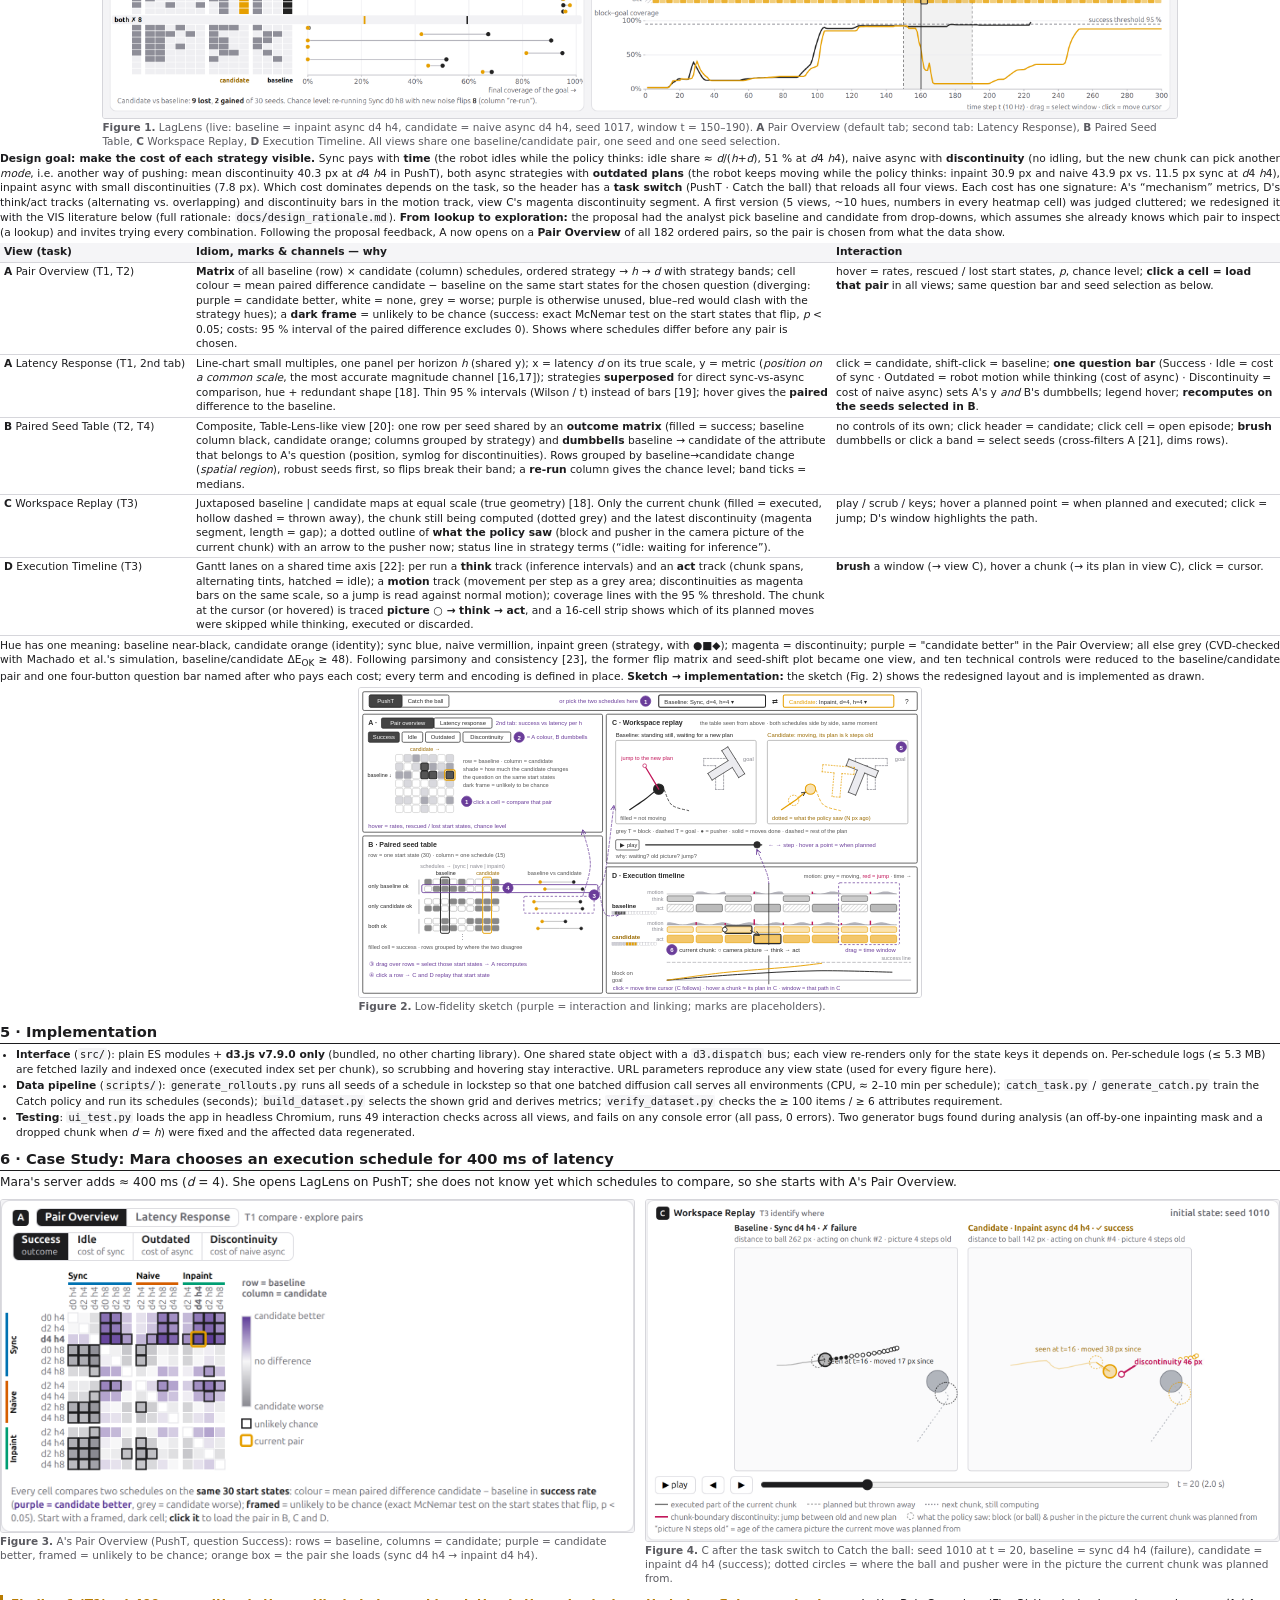
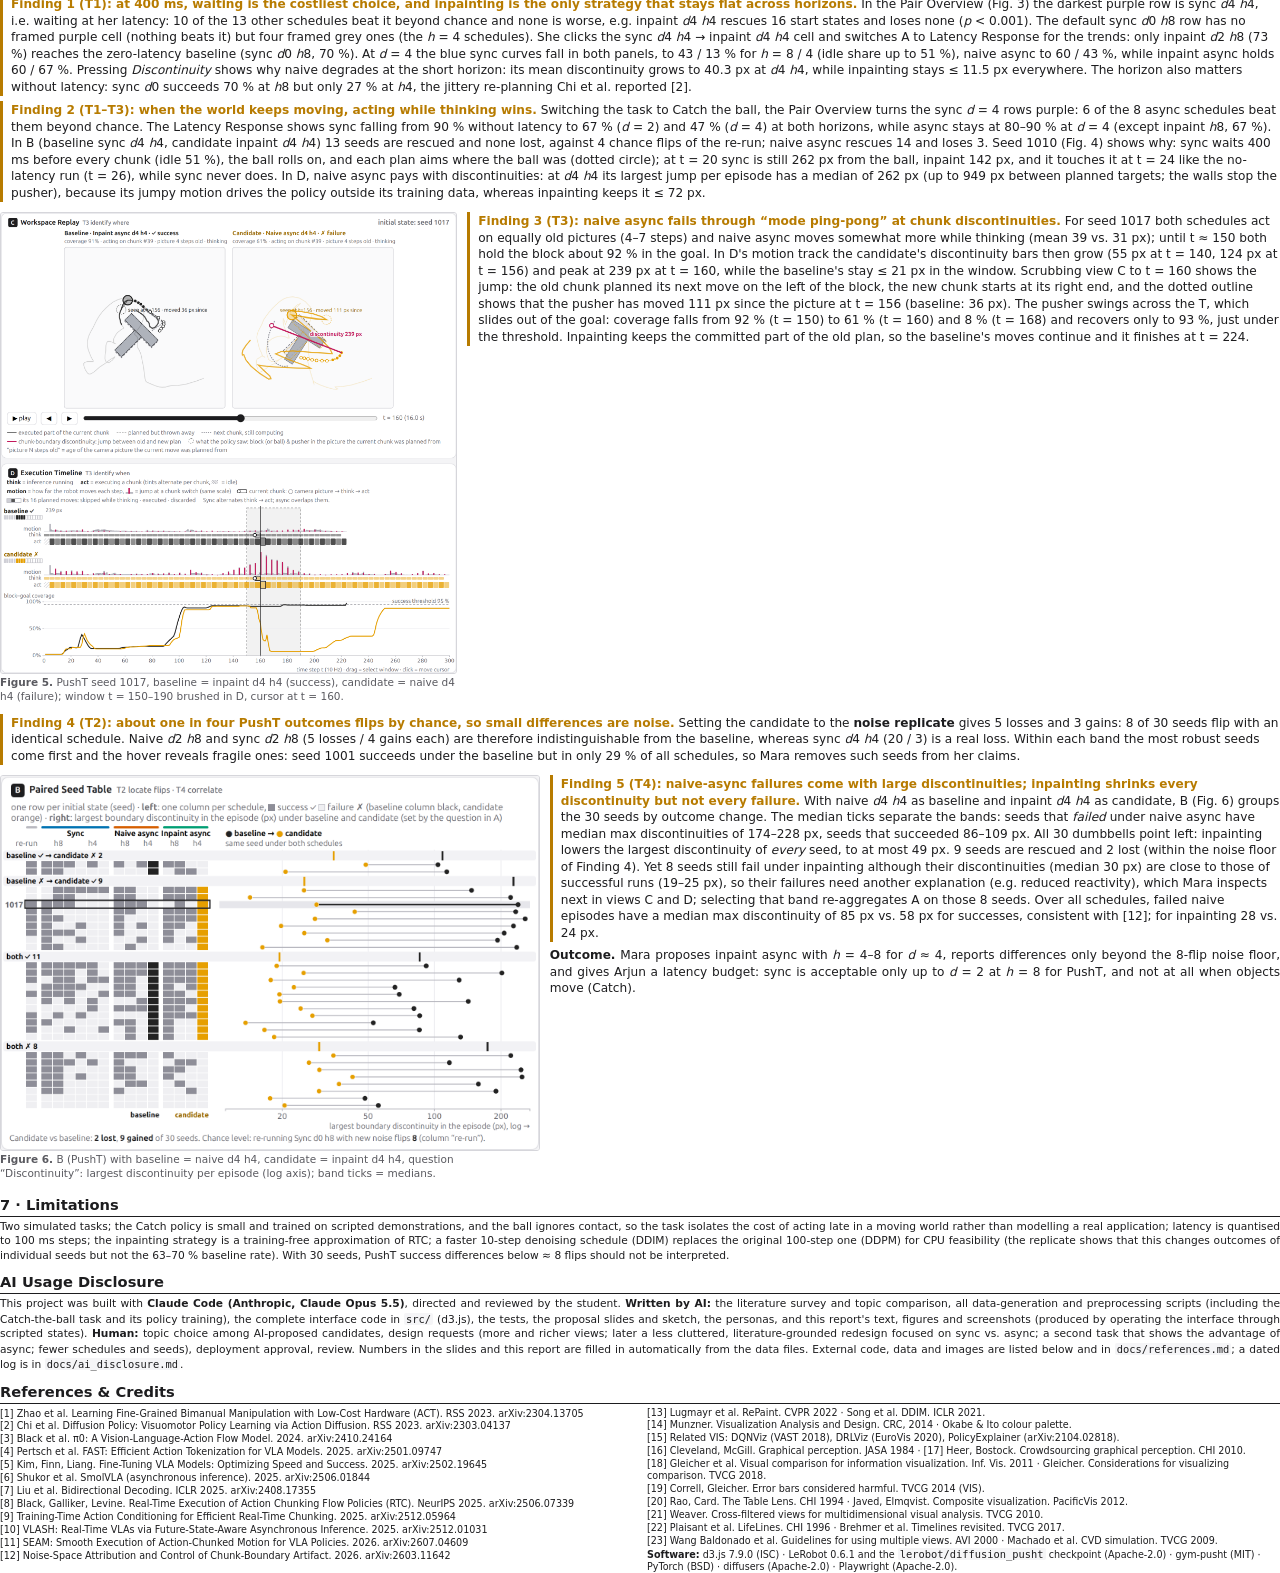
==== commit 9c8e94ee: "Report, sketch and docs for the Pair Overview: A row, lookup→explore rationale, case study starts fr" ====
--- a/report/report.html
+++ b/report/report.html
@@ -32,7 +32,7 @@
   ul { margin:2px 0 2px 16px; padding:0; } li { margin:1px 0; }
   .small { font-size:8pt; }
   code { font-family:"DejaVu Sans Mono",monospace; font-size:7.8pt; background:var(--bg2); padding:0 2px; border-radius:2px; }
-  .refs { font-size:7.4pt; line-height:1.3; columns:2; column-gap:14px; }
+  .refs { font-size:7.2pt; line-height:1.25; columns:2; column-gap:14px; }
   .refs p { margin:1px 0; text-align:left; }
   .k { display:inline-block; font-size:7pt; background:#1d1d1f; color:#fff; border-radius:2px; padding:0 3px; }
   .pb { break-before: page; }
@@ -104,53 +104,55 @@
 </table>
 
 <h2>4 · How: Vis Idiom Design</h2>
-<figure>
+<figure style="width:84%;margin:4px auto">
   <img src="../image.png">
-  <figcaption><b>Figure 1.</b> LagLens (live: baseline = inpaint async d4 h4, candidate = naive async d4 h4, seed 1017, window t = 150–190). <b>A</b> Latency Response, <b>B</b> Paired Seed Table, <b>C</b> Workspace Replay, <b>D</b> Execution Timeline. All views share one baseline/candidate pair, one seed and one seed selection.</figcaption>
+  <figcaption><b>Figure 1.</b> LagLens (live: baseline = inpaint async d4 h4, candidate = naive async d4 h4, seed 1017, window t = 150–190). <b>A</b> Pair Overview (default tab; second tab: Latency Response), <b>B</b> Paired Seed Table, <b>C</b> Workspace Replay, <b>D</b> Execution Timeline. All views share one baseline/candidate pair, one seed and one seed selection.</figcaption>
 </figure>
-<p class="small"><b>Design goal: make the cost of each strategy visible.</b> Sync pays with <b>time</b> (the robot idles while the policy thinks: idle share ≈ <i>d</i>/(<i>h</i>+<i>d</i>), 51 % at <i>d</i>4 <i>h</i>4), naive async with <b>discontinuity</b> (no idling, but the new chunk can pick another <i>mode</i>, i.e. another way of pushing: mean discontinuity 40.3 px at <i>d</i>4 <i>h</i>4 in PushT), both async strategies with <b>outdated plans</b> (the robot keeps moving while the policy thinks: inpaint 30.9 px and naive 43.9 px vs. 11.5 px sync at <i>d</i>4 <i>h</i>4), inpaint async with small discontinuities (7.8 px). Which cost dominates depends on the task, so the header has a <b>task switch</b> (PushT · Catch the ball) that reloads all four views. Each cost has one signature: A's “mechanism” metrics, D's think/act tracks (alternating vs. overlapping) and discontinuity bars in the motion track, view C's magenta discontinuity segment. A first version (5 views, ~10 hues, numbers in every heatmap cell) was judged cluttered; we redesigned it with the VIS literature below (full rationale: <code>docs/design_rationale.md</code>).</p>
+<p class="small"><b>Design goal: make the cost of each strategy visible.</b> Sync pays with <b>time</b> (the robot idles while the policy thinks: idle share ≈ <i>d</i>/(<i>h</i>+<i>d</i>), 51 % at <i>d</i>4 <i>h</i>4), naive async with <b>discontinuity</b> (no idling, but the new chunk can pick another <i>mode</i>, i.e. another way of pushing: mean discontinuity 40.3 px at <i>d</i>4 <i>h</i>4 in PushT), both async strategies with <b>outdated plans</b> (the robot keeps moving while the policy thinks: inpaint 30.9 px and naive 43.9 px vs. 11.5 px sync at <i>d</i>4 <i>h</i>4), inpaint async with small discontinuities (7.8 px). Which cost dominates depends on the task, so the header has a <b>task switch</b> (PushT · Catch the ball) that reloads all four views. Each cost has one signature: A's “mechanism” metrics, D's think/act tracks (alternating vs. overlapping) and discontinuity bars in the motion track, view C's magenta discontinuity segment. A first version (5 views, ~10 hues, numbers in every heatmap cell) was judged cluttered; we redesigned it with the VIS literature below (full rationale: <code>docs/design_rationale.md</code>). <b>From lookup to exploration:</b> the proposal had the analyst pick baseline and candidate from drop-downs, which assumes she already knows which pair to inspect (a lookup) and invites trying every combination. Following the proposal feedback, A now opens on a <b>Pair Overview</b> of all 182 ordered pairs, so the pair is chosen from what the data show.</p>
 <table>
   <tr><th style="width:15%">View (task)</th><th style="width:50%">Idiom, marks &amp; channels — why</th><th>Interaction</th></tr>
-  <tr><td><b>A</b> Latency Response (T1)</td><td>Line-chart small multiples, one panel per horizon <i>h</i> (shared y); x = latency <i>d</i> on its true scale, y = metric (<i>position on a common scale</i>, the most accurate magnitude channel [16,17]); strategies <b>superposed</b> for direct sync-vs-async comparison, hue + redundant shape [18]. Thin 95 % intervals (Wilson / t) instead of bars [19]; hover gives the <b>paired</b> difference to the baseline.</td><td>click = candidate, shift-click = baseline; <b>one question bar</b> (Success · Idle = cost of sync · Outdated = robot motion while thinking (cost of async) · Discontinuity = cost of naive async) sets A's y <i>and</i> B's dumbbells; legend hover; <b>recomputes on the seeds selected in B</b>.</td></tr>
+  <tr><td><b>A</b> Pair Overview (T1, T2)</td><td><b>Matrix</b> of all baseline (row) × candidate (column) schedules, ordered strategy → <i>h</i> → <i>d</i> with strategy bands; cell colour = mean paired difference candidate − baseline on the same start states for the chosen question (diverging: purple = candidate better, white = none, grey = worse; purple is otherwise unused, blue–red would clash with the strategy hues); a <b>dark frame</b> = unlikely to be chance (success: exact McNemar test on the start states that flip, <i>p</i> &lt; 0.05; costs: 95 % interval of the paired difference excludes 0). Shows where schedules differ before any pair is chosen.</td><td>hover = rates, rescued / lost start states, <i>p</i>, chance level; <b>click a cell = load that pair</b> in all views; same question bar and seed selection as below.</td></tr>
+  <tr><td><b>A</b> Latency Response (T1, 2nd tab)</td><td>Line-chart small multiples, one panel per horizon <i>h</i> (shared y); x = latency <i>d</i> on its true scale, y = metric (<i>position on a common scale</i>, the most accurate magnitude channel [16,17]); strategies <b>superposed</b> for direct sync-vs-async comparison, hue + redundant shape [18]. Thin 95 % intervals (Wilson / t) instead of bars [19]; hover gives the <b>paired</b> difference to the baseline.</td><td>click = candidate, shift-click = baseline; <b>one question bar</b> (Success · Idle = cost of sync · Outdated = robot motion while thinking (cost of async) · Discontinuity = cost of naive async) sets A's y <i>and</i> B's dumbbells; legend hover; <b>recomputes on the seeds selected in B</b>.</td></tr>
   <tr><td><b>B</b> Paired Seed Table (T2, T4)</td><td>Composite, Table-Lens-like view [20]: one row per seed shared by an <b>outcome matrix</b> (filled = success; baseline column black, candidate orange; columns grouped by strategy) and <b>dumbbells</b> baseline → candidate of the attribute that belongs to A's question (position, symlog for discontinuities). Rows grouped by baseline→candidate change (<i>spatial region</i>), robust seeds first, so flips break their band; a <b>re-run</b> column gives the chance level; band ticks = medians.</td><td>no controls of its own; click header = candidate; click cell = open episode; <b>brush</b> dumbbells or click a band = select seeds (cross-filters A [21], dims rows).</td></tr>
   <tr><td><b>C</b> Workspace Replay (T3)</td><td>Juxtaposed baseline | candidate maps at equal scale (true geometry) [18]. Only the current chunk (filled = executed, hollow dashed = thrown away), the chunk still being computed (dotted grey) and the latest discontinuity (magenta segment, length = gap); a dotted outline of <b>what the policy saw</b> (block and pusher in the camera picture of the current chunk) with an arrow to the pusher now; status line in strategy terms (“idle: waiting for inference”).</td><td>play / scrub / keys; hover a planned point = when planned and executed; click = jump; D's window highlights the path.</td></tr>
   <tr><td><b>D</b> Execution Timeline (T3)</td><td>Gantt lanes on a shared time axis [22]: per run a <b>think</b> track (inference intervals) and an <b>act</b> track (chunk spans, alternating tints, hatched = idle); a <b>motion</b> track (movement per step as a grey area; discontinuities as magenta bars on the same scale, so a jump is read against normal motion); coverage lines with the 95 % threshold. The chunk at the cursor (or hovered) is traced <b>picture ○ → think → act</b>, and a 16-cell strip shows which of its planned moves were skipped while thinking, executed or discarded.</td><td><b>brush</b> a window (→ view C), hover a chunk (→ its plan in view C), click = cursor.</td></tr>
 </table>
-<p class="small">Hue has one meaning per view family: baseline near-black, candidate orange (identity); sync blue, naive vermillion, inpaint green (strategy, with ●■◆); magenta = discontinuity; all else grey. CVD-checked with Machado et al.'s simulation (baseline/candidate ΔE<sub>OK</sub> ≥ 48). Following the rules of parsimony and consistency [23], the former flip matrix and seed-shift plot became one view, and our own walkthrough showed that ten controls with technical names (Δ mode, sort orders, an 8-item attribute list, playback speed) were hard to understand, so they were reduced to the baseline/candidate pair and one four-button question bar named after who pays each cost. Every term and encoding is also defined in place (baseline and candidate named in the header; key lines for <i>h</i>, <i>d</i>, strategies, cells and tracks under each view), so the guide is not needed to decode the views.
+<p class="small">Hue has one meaning: baseline near-black, candidate orange (identity); sync blue, naive vermillion, inpaint green (strategy, with ●■◆); magenta = discontinuity; purple = "candidate better" in the Pair Overview; all else grey (CVD-checked with Machado et al.'s simulation, baseline/candidate ΔE<sub>OK</sub> ≥ 48). Following parsimony and consistency [23], the former flip matrix and seed-shift plot became one view, and ten technical controls were reduced to the baseline/candidate pair and one four-button question bar named after who pays each cost; every term and encoding is defined in place.
   <b>Sketch → implementation:</b> the sketch (Fig. 2) shows the redesigned layout and is implemented as drawn.</p>
-<figure style="width:54%;margin:3px auto"><img src="../slides/assets/sketch.svg"><figcaption><b>Figure 2.</b> Low-fidelity sketch (purple = interaction and linking; marks are placeholders).</figcaption></figure>
+<figure style="width:44%;margin:3px auto"><img src="../slides/assets/sketch.svg"><figcaption><b>Figure 2.</b> Low-fidelity sketch (purple = interaction and linking; marks are placeholders).</figcaption></figure>
 
 <h2>5 · Implementation</h2>
 <ul class="small">
   <li><b>Interface</b> (<code>src/</code>): plain ES modules + <b>d3.js v7.9.0 only</b> (bundled, no other charting library). One shared state object with a <code>d3.dispatch</code> bus; each view re-renders only for the state keys it depends on. Per-schedule logs (≤ 5.3 MB) are fetched lazily and indexed once (executed index set per chunk), so scrubbing and hovering stay interactive. URL parameters reproduce any view state (used for every figure here).</li>
   <li><b>Data pipeline</b> (<code>scripts/</code>): <code>generate_rollouts.py</code> runs all seeds of a schedule in lockstep so that one batched diffusion call serves all environments (CPU, ≈ 2–10 min per schedule); <code>catch_task.py</code> / <code>generate_catch.py</code> train the Catch policy and run its schedules (seconds); <code>build_dataset.py</code> selects the shown grid and derives metrics; <code>verify_dataset.py</code> checks the ≥ 100 items / ≥ 6 attributes requirement.</li>
-  <li><b>Testing</b>: <code>ui_test.py</code> loads the app in headless Chromium, runs 41 interaction checks across all views, and fails on any console error (all pass, 0 errors). Two generator bugs found during analysis (an off-by-one inpainting mask and a dropped chunk when <i>d</i> = <i>h</i>) were fixed and the affected data regenerated.</li>
+  <li><b>Testing</b>: <code>ui_test.py</code> loads the app in headless Chromium, runs 49 interaction checks across all views, and fails on any console error (all pass, 0 errors). Two generator bugs found during analysis (an off-by-one inpainting mask and a dropped chunk when <i>d</i> = <i>h</i>) were fixed and the affected data regenerated.</li>
 </ul>
 
 <h2>6 · Case Study: Mara chooses an execution schedule for 400 ms of latency</h2>
-<p>Mara's server adds ≈ 400 ms (<i>d</i> = 4). She opens LagLens on PushT with sync <i>d</i>0 <i>h</i>8 as the baseline, the policy's default.</p>
+<p>Mara's server adds ≈ 400 ms (<i>d</i> = 4). She opens LagLens on PushT; she does not know yet which schedules to compare, so she starts with A's Pair Overview.</p>
 <div class="cols">
-  <figure><img src="fig_f1_response.png"><figcaption><b>Figure 3.</b> A (PushT): success rate vs. latency per horizon (candidate = inpaint d4 h4).</figcaption></figure>
+  <figure><img src="fig_pairs.png"><figcaption><b>Figure 3.</b> A's Pair Overview (PushT, question Success): rows = baseline, columns = candidate; purple = candidate better, framed = unlikely to be chance; orange box = the pair she loads (sync d4 h4 → inpaint d4 h4).</figcaption></figure>
   <figure><img src="fig_f5_catch.png"><figcaption><b>Figure 4.</b> C after the task switch to Catch the ball: seed 1010 at t = 20, baseline = sync d4 h4 (failure), candidate = inpaint d4 h4 (success); dotted circles = where the ball and pusher were in the picture the current chunk was planned from.</figcaption></figure>
 </div>
-<div class="find"><b class="f">Finding 1 (T1): at 400 ms, inpainting is the only strategy that stays flat across horizons.</b>
-  In A (Fig. 3) only inpaint <i>d</i>2 <i>h</i>8 (73 %) reaches the zero-latency baseline (sync <i>d</i>0 <i>h</i>8, 70 %). At <i>d</i> = 4 the blue sync curves fall in both panels, to 43 / 13 % for <i>h</i> = 8 / 4 (idle share up to 51 %), naive async to 60 / 43 %, while inpaint async holds 60 / 67 %.
+<div class="find"><b class="f">Finding 1 (T1): at 400 ms, waiting is the costliest choice, and inpainting is the only strategy that stays flat across horizons.</b>
+  In the Pair Overview (Fig. 3) the darkest purple row is sync <i>d</i>4 <i>h</i>4, i.e. waiting at her latency: 10 of the 13 other schedules beat it beyond chance and none is worse, e.g. inpaint <i>d</i>4 <i>h</i>4 rescues 16 start states and loses none (<i>p</i> &lt; 0.001). The default sync <i>d</i>0 <i>h</i>8 row has no framed purple cell (nothing beats it) but four framed grey ones (the <i>h</i> = 4 schedules). She clicks the sync <i>d</i>4 <i>h</i>4 → inpaint <i>d</i>4 <i>h</i>4 cell and switches A to Latency Response for the trends: only inpaint <i>d</i>2 <i>h</i>8 (73 %) reaches the zero-latency baseline (sync <i>d</i>0 <i>h</i>8, 70 %). At <i>d</i> = 4 the blue sync curves fall in both panels, to 43 / 13 % for <i>h</i> = 8 / 4 (idle share up to 51 %), naive async to 60 / 43 %, while inpaint async holds 60 / 67 %.
   Pressing <i>Discontinuity</i> shows why naive degrades at the short horizon: its mean discontinuity grows to 40.3 px at <i>d</i>4 <i>h</i>4, while inpainting stays ≤ 11.5 px everywhere. The horizon also matters without latency: sync <i>d</i>0 succeeds 70 % at <i>h</i>8 but only 27 % at <i>h</i>4, the jittery re-planning Chi et al. reported [2].</div>
 <div class="find"><b class="f">Finding 2 (T1–T3): when the world keeps moving, acting while thinking wins.</b>
-  Switching the task to Catch the ball, A shows sync falling from 90 % without latency to 67 % (<i>d</i> = 2) and 47 % (<i>d</i> = 4) at both horizons, while async stays at 80–90 % at <i>d</i> = 4 (except inpaint <i>h</i>8, 67 %). In B (baseline sync <i>d</i>4 <i>h</i>4, candidate inpaint <i>d</i>4 <i>h</i>4) 13 seeds are rescued and none lost, against 4 chance flips of the re-run; naive async rescues 14 and loses 3. Seed 1010 (Fig. 4) shows why: sync waits 400 ms before every chunk (idle 51 %), the ball rolls on, and each plan aims where the ball was (dotted circle); at t = 20 sync is still 262 px from the ball, inpaint 142 px, and it touches it at t = 24 like the no-latency run (t = 26), while sync never does. In D, naive async pays with discontinuities: at <i>d</i>4 <i>h</i>4 its largest jump per episode has a median of 262 px (up to 949 px between planned targets; the walls stop the pusher), because its jumpy motion drives the policy outside its training data, whereas inpainting keeps it ≤ 72 px.</div>
-<div class="find"><b class="f">Finding 3 (T2): about one in four PushT outcomes flips by chance, so small differences are noise.</b>
-  Setting the candidate to the <b>noise replicate</b> gives 5 losses and 3 gains: 8 of 30 seeds flip with an identical schedule. Naive <i>d</i>2 <i>h</i>8 and sync <i>d</i>2 <i>h</i>8 (5 losses / 4 gains each) are therefore indistinguishable from the baseline, whereas sync <i>d</i>4 <i>h</i>4 (20 / 3) is a real loss. Within each band the most robust seeds come first and the hover reveals fragile ones: seed 1001 succeeds under the baseline but in only 29 % of all schedules, so Mara removes such seeds from her claims.</div>
+  Switching the task to Catch the ball, the Pair Overview turns the sync <i>d</i> = 4 rows purple: 6 of the 8 async schedules beat them beyond chance. The Latency Response shows sync falling from 90 % without latency to 67 % (<i>d</i> = 2) and 47 % (<i>d</i> = 4) at both horizons, while async stays at 80–90 % at <i>d</i> = 4 (except inpaint <i>h</i>8, 67 %). In B (baseline sync <i>d</i>4 <i>h</i>4, candidate inpaint <i>d</i>4 <i>h</i>4) 13 seeds are rescued and none lost, against 4 chance flips of the re-run; naive async rescues 14 and loses 3. Seed 1010 (Fig. 4) shows why: sync waits 400 ms before every chunk (idle 51 %), the ball rolls on, and each plan aims where the ball was (dotted circle); at t = 20 sync is still 262 px from the ball, inpaint 142 px, and it touches it at t = 24 like the no-latency run (t = 26), while sync never does. In D, naive async pays with discontinuities: at <i>d</i>4 <i>h</i>4 its largest jump per episode has a median of 262 px (up to 949 px between planned targets; the walls stop the pusher), because its jumpy motion drives the policy outside its training data, whereas inpainting keeps it ≤ 72 px.</div>
+
 <div class="cols" style="align-items:flex-start">
-  <figure style="flex:1"><img src="fig_f3_replay.png"><figcaption><b>Figure 5.</b> PushT seed 1017, baseline = inpaint d4 h4 (success), candidate = naive d4 h4 (failure); window t = 150–190 brushed in D, cursor at t = 160.</figcaption></figure>
-  <div style="flex:1"><div class="find"><b class="f">Finding 4 (T3): naive async fails through “mode ping-pong” at chunk discontinuities.</b>
+  <figure style="flex:0.72"><img src="fig_f3_replay.png"><figcaption><b>Figure 5.</b> PushT seed 1017, baseline = inpaint d4 h4 (success), candidate = naive d4 h4 (failure); window t = 150–190 brushed in D, cursor at t = 160.</figcaption></figure>
+  <div style="flex:1.28"><div class="find"><b class="f">Finding 3 (T3): naive async fails through “mode ping-pong” at chunk discontinuities.</b>
   For seed 1017 both schedules act on equally old pictures (4–7 steps) and naive async moves somewhat more while thinking (mean 39 vs. 31 px); until t ≈ 150 both hold the block about 92 % in the goal. In D's motion track the candidate's discontinuity bars then grow (55 px at t = 140, 124 px at t = 156) and peak at 239 px at t = 160, while the baseline's stay ≤ 21 px in the window.
   Scrubbing view C to t = 160 shows the jump: the old chunk planned its next move on the left of the block, the new chunk starts at its right end, and the dotted outline shows that the pusher has moved 111 px since the picture at t = 156 (baseline: 36 px). The pusher swings across the T, which slides out of the goal: coverage falls from 92 % (t = 150) to 61 % (t = 160) and 8 % (t = 168) and recovers only to 93 %, just under the threshold. Inpainting keeps the committed part of the old plan, so the baseline's moves continue and it finishes at t = 224.</div></div>
 </div>
+<div class="find"><b class="f">Finding 4 (T2): about one in four PushT outcomes flips by chance, so small differences are noise.</b>
+  Setting the candidate to the <b>noise replicate</b> gives 5 losses and 3 gains: 8 of 30 seeds flip with an identical schedule. Naive <i>d</i>2 <i>h</i>8 and sync <i>d</i>2 <i>h</i>8 (5 losses / 4 gains each) are therefore indistinguishable from the baseline, whereas sync <i>d</i>4 <i>h</i>4 (20 / 3) is a real loss. Within each band the most robust seeds come first and the hover reveals fragile ones: seed 1001 succeeds under the baseline but in only 29 % of all schedules, so Mara removes such seeds from her claims.</div>
 <div class="cols" style="align-items:flex-start">
   <figure style="flex:0.85"><img src="fig_f4_shift.png"><figcaption><b>Figure 6.</b> B (PushT) with baseline = naive d4 h4, candidate = inpaint d4 h4, question “Discontinuity”: largest discontinuity per episode (log axis); band ticks = medians.</figcaption></figure>
   <div style="flex:1.15">
     <div class="find"><b class="f">Finding 5 (T4): naive-async failures come with large discontinuities; inpainting shrinks every discontinuity but not every failure.</b>
-      With naive <i>d</i>4 <i>h</i>4 as baseline and inpaint <i>d</i>4 <i>h</i>4 as candidate, B (Fig. 6) groups the 30 seeds by outcome change. The median ticks separate the bands: seeds that <i>failed</i> under naive async have median max discontinuities of 174–228 px, seeds that succeeded 86–109 px. All 30 dumbbells point left: inpainting lowers the largest discontinuity of <i>every</i> seed, to at most 49 px. 9 seeds are rescued and 2 lost (within the noise floor of Finding 3).
+      With naive <i>d</i>4 <i>h</i>4 as baseline and inpaint <i>d</i>4 <i>h</i>4 as candidate, B (Fig. 6) groups the 30 seeds by outcome change. The median ticks separate the bands: seeds that <i>failed</i> under naive async have median max discontinuities of 174–228 px, seeds that succeeded 86–109 px. All 30 dumbbells point left: inpainting lowers the largest discontinuity of <i>every</i> seed, to at most 49 px. 9 seeds are rescued and 2 lost (within the noise floor of Finding 4).
       Yet 8 seeds still fail under inpainting although their discontinuities (median 30 px) are close to those of successful runs (19–25 px), so their failures need another explanation (e.g. reduced reactivity), which Mara inspects next in views C and D; selecting that band re-aggregates A on those 8 seeds. Over all schedules, failed naive episodes have a median max discontinuity of 85 px vs. 58 px for successes, consistent with [12]; for inpainting 28 vs. 24 px.</div>
     <p><b>Outcome.</b> Mara proposes inpaint async with <i>h</i> = 4–8 for <i>d</i> ≈ 4, reports differences only beyond the 8-flip noise floor, and gives Arjun a latency budget: sync is acceptable only up to <i>d</i> = 2 at <i>h</i> = 8 for PushT, and not at all when objects move (Catch).</p>
   </div>
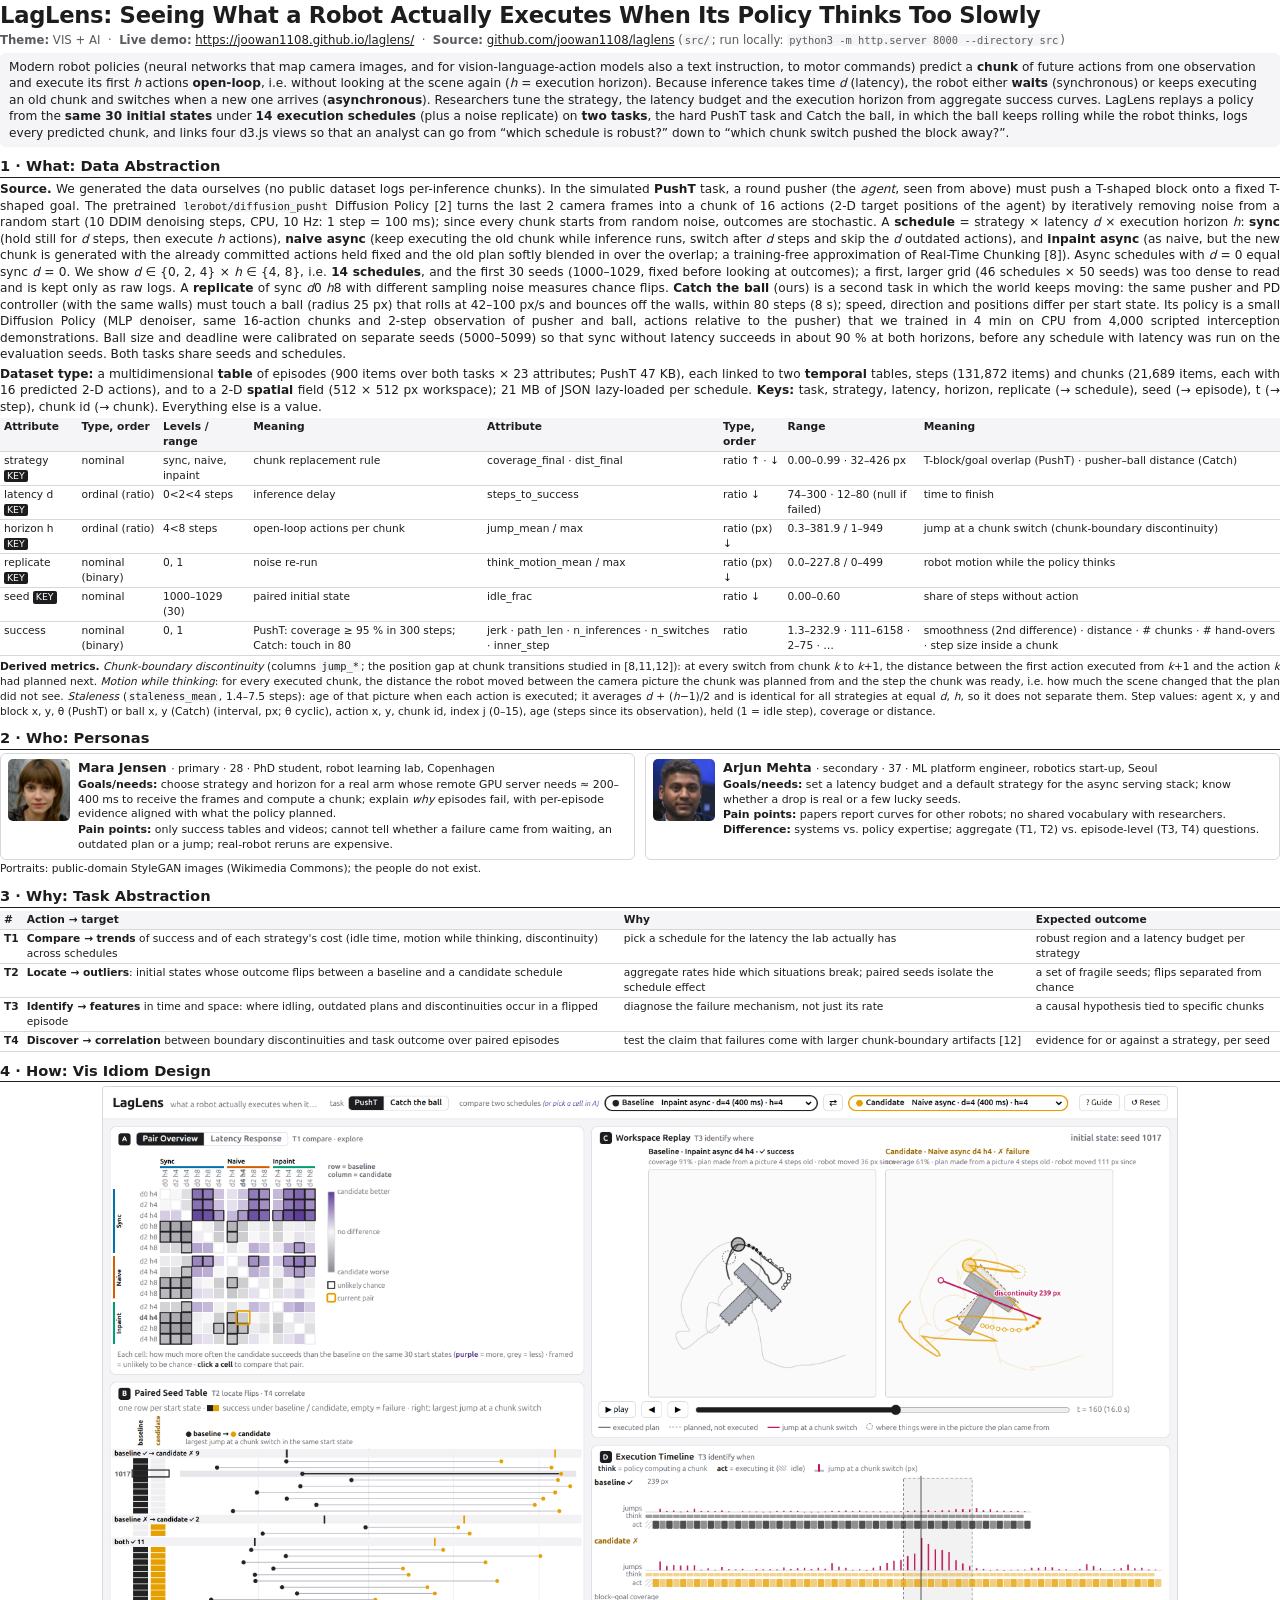
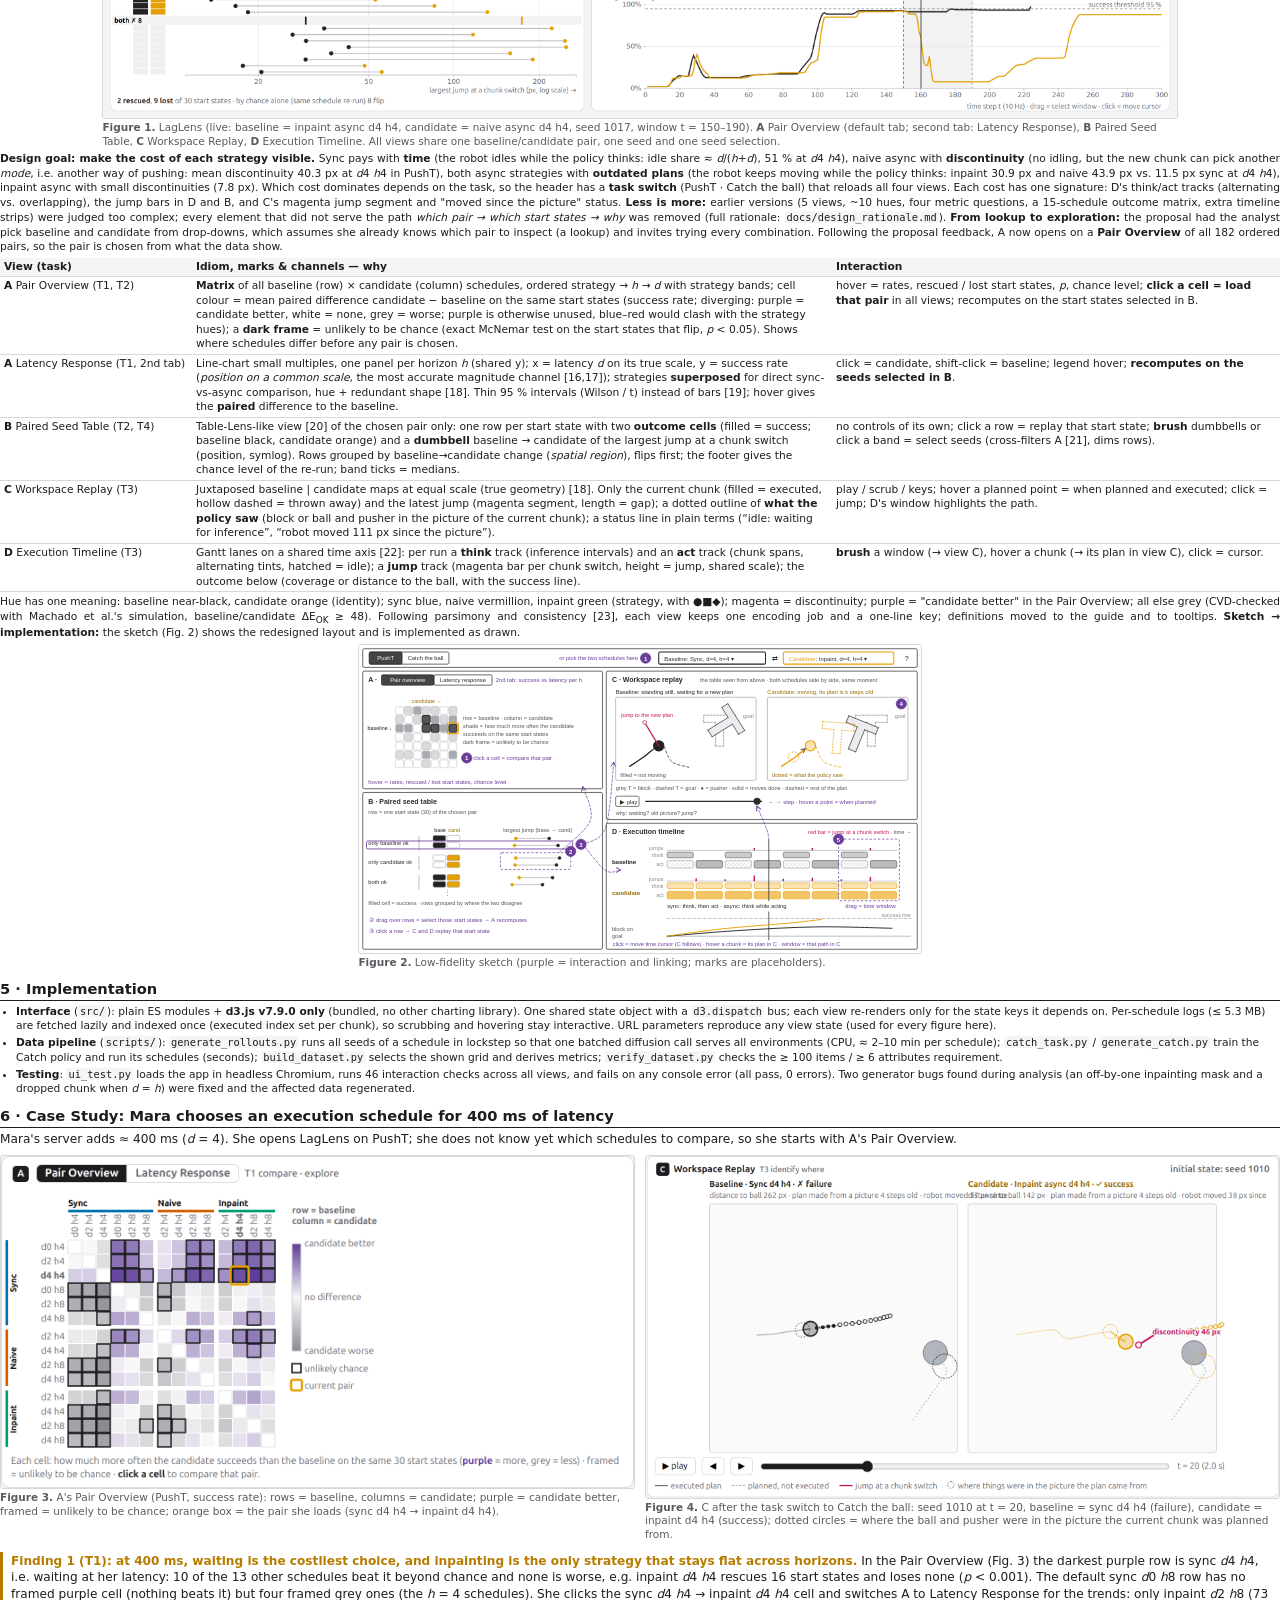
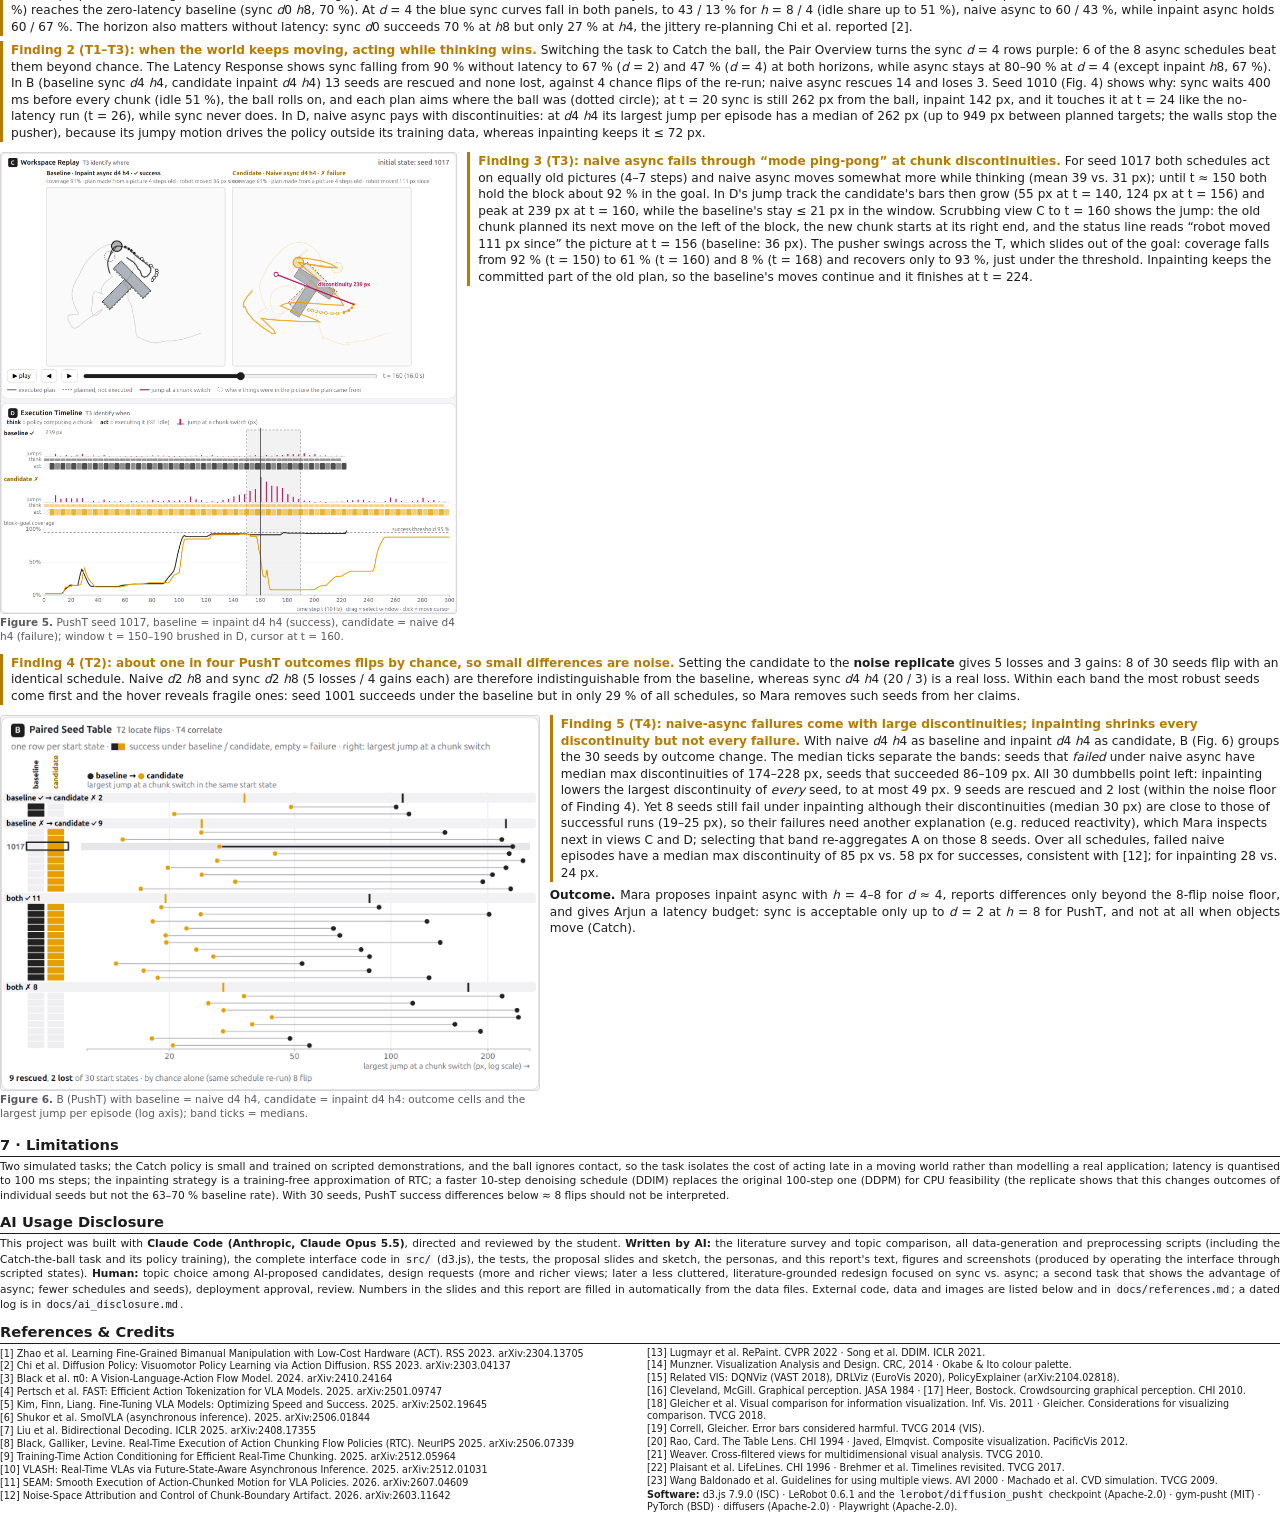
==== commit 3db9c12d: "Simplify the interface: one question (success), B shows only the chosen pair, C and D without expert" ====
--- a/report/report.html
+++ b/report/report.html
@@ -108,16 +108,16 @@
   <img src="../image.png">
   <figcaption><b>Figure 1.</b> LagLens (live: baseline = inpaint async d4 h4, candidate = naive async d4 h4, seed 1017, window t = 150–190). <b>A</b> Pair Overview (default tab; second tab: Latency Response), <b>B</b> Paired Seed Table, <b>C</b> Workspace Replay, <b>D</b> Execution Timeline. All views share one baseline/candidate pair, one seed and one seed selection.</figcaption>
 </figure>
-<p class="small"><b>Design goal: make the cost of each strategy visible.</b> Sync pays with <b>time</b> (the robot idles while the policy thinks: idle share ≈ <i>d</i>/(<i>h</i>+<i>d</i>), 51 % at <i>d</i>4 <i>h</i>4), naive async with <b>discontinuity</b> (no idling, but the new chunk can pick another <i>mode</i>, i.e. another way of pushing: mean discontinuity 40.3 px at <i>d</i>4 <i>h</i>4 in PushT), both async strategies with <b>outdated plans</b> (the robot keeps moving while the policy thinks: inpaint 30.9 px and naive 43.9 px vs. 11.5 px sync at <i>d</i>4 <i>h</i>4), inpaint async with small discontinuities (7.8 px). Which cost dominates depends on the task, so the header has a <b>task switch</b> (PushT · Catch the ball) that reloads all four views. Each cost has one signature: A's “mechanism” metrics, D's think/act tracks (alternating vs. overlapping) and discontinuity bars in the motion track, view C's magenta discontinuity segment. A first version (5 views, ~10 hues, numbers in every heatmap cell) was judged cluttered; we redesigned it with the VIS literature below (full rationale: <code>docs/design_rationale.md</code>). <b>From lookup to exploration:</b> the proposal had the analyst pick baseline and candidate from drop-downs, which assumes she already knows which pair to inspect (a lookup) and invites trying every combination. Following the proposal feedback, A now opens on a <b>Pair Overview</b> of all 182 ordered pairs, so the pair is chosen from what the data show.</p>
+<p class="small"><b>Design goal: make the cost of each strategy visible.</b> Sync pays with <b>time</b> (the robot idles while the policy thinks: idle share ≈ <i>d</i>/(<i>h</i>+<i>d</i>), 51 % at <i>d</i>4 <i>h</i>4), naive async with <b>discontinuity</b> (no idling, but the new chunk can pick another <i>mode</i>, i.e. another way of pushing: mean discontinuity 40.3 px at <i>d</i>4 <i>h</i>4 in PushT), both async strategies with <b>outdated plans</b> (the robot keeps moving while the policy thinks: inpaint 30.9 px and naive 43.9 px vs. 11.5 px sync at <i>d</i>4 <i>h</i>4), inpaint async with small discontinuities (7.8 px). Which cost dominates depends on the task, so the header has a <b>task switch</b> (PushT · Catch the ball) that reloads all four views. Each cost has one signature: D's think/act tracks (alternating vs. overlapping), the jump bars in D and B, and C's magenta jump segment and "moved since the picture" status. <b>Less is more:</b> earlier versions (5 views, ~10 hues, four metric questions, a 15-schedule outcome matrix, extra timeline strips) were judged too complex; every element that did not serve the path <i>which pair → which start states → why</i> was removed (full rationale: <code>docs/design_rationale.md</code>). <b>From lookup to exploration:</b> the proposal had the analyst pick baseline and candidate from drop-downs, which assumes she already knows which pair to inspect (a lookup) and invites trying every combination. Following the proposal feedback, A now opens on a <b>Pair Overview</b> of all 182 ordered pairs, so the pair is chosen from what the data show.</p>
 <table>
   <tr><th style="width:15%">View (task)</th><th style="width:50%">Idiom, marks &amp; channels — why</th><th>Interaction</th></tr>
-  <tr><td><b>A</b> Pair Overview (T1, T2)</td><td><b>Matrix</b> of all baseline (row) × candidate (column) schedules, ordered strategy → <i>h</i> → <i>d</i> with strategy bands; cell colour = mean paired difference candidate − baseline on the same start states for the chosen question (diverging: purple = candidate better, white = none, grey = worse; purple is otherwise unused, blue–red would clash with the strategy hues); a <b>dark frame</b> = unlikely to be chance (success: exact McNemar test on the start states that flip, <i>p</i> &lt; 0.05; costs: 95 % interval of the paired difference excludes 0). Shows where schedules differ before any pair is chosen.</td><td>hover = rates, rescued / lost start states, <i>p</i>, chance level; <b>click a cell = load that pair</b> in all views; same question bar and seed selection as below.</td></tr>
-  <tr><td><b>A</b> Latency Response (T1, 2nd tab)</td><td>Line-chart small multiples, one panel per horizon <i>h</i> (shared y); x = latency <i>d</i> on its true scale, y = metric (<i>position on a common scale</i>, the most accurate magnitude channel [16,17]); strategies <b>superposed</b> for direct sync-vs-async comparison, hue + redundant shape [18]. Thin 95 % intervals (Wilson / t) instead of bars [19]; hover gives the <b>paired</b> difference to the baseline.</td><td>click = candidate, shift-click = baseline; <b>one question bar</b> (Success · Idle = cost of sync · Outdated = robot motion while thinking (cost of async) · Discontinuity = cost of naive async) sets A's y <i>and</i> B's dumbbells; legend hover; <b>recomputes on the seeds selected in B</b>.</td></tr>
-  <tr><td><b>B</b> Paired Seed Table (T2, T4)</td><td>Composite, Table-Lens-like view [20]: one row per seed shared by an <b>outcome matrix</b> (filled = success; baseline column black, candidate orange; columns grouped by strategy) and <b>dumbbells</b> baseline → candidate of the attribute that belongs to A's question (position, symlog for discontinuities). Rows grouped by baseline→candidate change (<i>spatial region</i>), robust seeds first, so flips break their band; a <b>re-run</b> column gives the chance level; band ticks = medians.</td><td>no controls of its own; click header = candidate; click cell = open episode; <b>brush</b> dumbbells or click a band = select seeds (cross-filters A [21], dims rows).</td></tr>
-  <tr><td><b>C</b> Workspace Replay (T3)</td><td>Juxtaposed baseline | candidate maps at equal scale (true geometry) [18]. Only the current chunk (filled = executed, hollow dashed = thrown away), the chunk still being computed (dotted grey) and the latest discontinuity (magenta segment, length = gap); a dotted outline of <b>what the policy saw</b> (block and pusher in the camera picture of the current chunk) with an arrow to the pusher now; status line in strategy terms (“idle: waiting for inference”).</td><td>play / scrub / keys; hover a planned point = when planned and executed; click = jump; D's window highlights the path.</td></tr>
-  <tr><td><b>D</b> Execution Timeline (T3)</td><td>Gantt lanes on a shared time axis [22]: per run a <b>think</b> track (inference intervals) and an <b>act</b> track (chunk spans, alternating tints, hatched = idle); a <b>motion</b> track (movement per step as a grey area; discontinuities as magenta bars on the same scale, so a jump is read against normal motion); coverage lines with the 95 % threshold. The chunk at the cursor (or hovered) is traced <b>picture ○ → think → act</b>, and a 16-cell strip shows which of its planned moves were skipped while thinking, executed or discarded.</td><td><b>brush</b> a window (→ view C), hover a chunk (→ its plan in view C), click = cursor.</td></tr>
+  <tr><td><b>A</b> Pair Overview (T1, T2)</td><td><b>Matrix</b> of all baseline (row) × candidate (column) schedules, ordered strategy → <i>h</i> → <i>d</i> with strategy bands; cell colour = mean paired difference candidate − baseline on the same start states (success rate; diverging: purple = candidate better, white = none, grey = worse; purple is otherwise unused, blue–red would clash with the strategy hues); a <b>dark frame</b> = unlikely to be chance (exact McNemar test on the start states that flip, <i>p</i> &lt; 0.05). Shows where schedules differ before any pair is chosen.</td><td>hover = rates, rescued / lost start states, <i>p</i>, chance level; <b>click a cell = load that pair</b> in all views; recomputes on the start states selected in B.</td></tr>
+  <tr><td><b>A</b> Latency Response (T1, 2nd tab)</td><td>Line-chart small multiples, one panel per horizon <i>h</i> (shared y); x = latency <i>d</i> on its true scale, y = success rate (<i>position on a common scale</i>, the most accurate magnitude channel [16,17]); strategies <b>superposed</b> for direct sync-vs-async comparison, hue + redundant shape [18]. Thin 95 % intervals (Wilson / t) instead of bars [19]; hover gives the <b>paired</b> difference to the baseline.</td><td>click = candidate, shift-click = baseline; legend hover; <b>recomputes on the seeds selected in B</b>.</td></tr>
+  <tr><td><b>B</b> Paired Seed Table (T2, T4)</td><td>Table-Lens-like view [20] of the chosen pair only: one row per start state with two <b>outcome cells</b> (filled = success; baseline black, candidate orange) and a <b>dumbbell</b> baseline → candidate of the largest jump at a chunk switch (position, symlog). Rows grouped by baseline→candidate change (<i>spatial region</i>), flips first; the footer gives the chance level of the re-run; band ticks = medians.</td><td>no controls of its own; click a row = replay that start state; <b>brush</b> dumbbells or click a band = select seeds (cross-filters A [21], dims rows).</td></tr>
+  <tr><td><b>C</b> Workspace Replay (T3)</td><td>Juxtaposed baseline | candidate maps at equal scale (true geometry) [18]. Only the current chunk (filled = executed, hollow dashed = thrown away) and the latest jump (magenta segment, length = gap); a dotted outline of <b>what the policy saw</b> (block or ball and pusher in the picture of the current chunk); a status line in plain terms (“idle: waiting for inference”, “robot moved 111 px since the picture”).</td><td>play / scrub / keys; hover a planned point = when planned and executed; click = jump; D's window highlights the path.</td></tr>
+  <tr><td><b>D</b> Execution Timeline (T3)</td><td>Gantt lanes on a shared time axis [22]: per run a <b>think</b> track (inference intervals) and an <b>act</b> track (chunk spans, alternating tints, hatched = idle); a <b>jump</b> track (magenta bar per chunk switch, height = jump, shared scale); the outcome below (coverage or distance to the ball, with the success line).</td><td><b>brush</b> a window (→ view C), hover a chunk (→ its plan in view C), click = cursor.</td></tr>
 </table>
-<p class="small">Hue has one meaning: baseline near-black, candidate orange (identity); sync blue, naive vermillion, inpaint green (strategy, with ●■◆); magenta = discontinuity; purple = "candidate better" in the Pair Overview; all else grey (CVD-checked with Machado et al.'s simulation, baseline/candidate ΔE<sub>OK</sub> ≥ 48). Following parsimony and consistency [23], the former flip matrix and seed-shift plot became one view, and ten technical controls were reduced to the baseline/candidate pair and one four-button question bar named after who pays each cost; every term and encoding is defined in place.
+<p class="small">Hue has one meaning: baseline near-black, candidate orange (identity); sync blue, naive vermillion, inpaint green (strategy, with ●■◆); magenta = discontinuity; purple = "candidate better" in the Pair Overview; all else grey (CVD-checked with Machado et al.'s simulation, baseline/candidate ΔE<sub>OK</sub> ≥ 48). Following parsimony and consistency [23], each view keeps one encoding job and a one-line key; definitions moved to the guide and to tooltips.
   <b>Sketch → implementation:</b> the sketch (Fig. 2) shows the redesigned layout and is implemented as drawn.</p>
 <figure style="width:44%;margin:3px auto"><img src="../slides/assets/sketch.svg"><figcaption><b>Figure 2.</b> Low-fidelity sketch (purple = interaction and linking; marks are placeholders).</figcaption></figure>
 
@@ -125,31 +125,31 @@
 <ul class="small">
   <li><b>Interface</b> (<code>src/</code>): plain ES modules + <b>d3.js v7.9.0 only</b> (bundled, no other charting library). One shared state object with a <code>d3.dispatch</code> bus; each view re-renders only for the state keys it depends on. Per-schedule logs (≤ 5.3 MB) are fetched lazily and indexed once (executed index set per chunk), so scrubbing and hovering stay interactive. URL parameters reproduce any view state (used for every figure here).</li>
   <li><b>Data pipeline</b> (<code>scripts/</code>): <code>generate_rollouts.py</code> runs all seeds of a schedule in lockstep so that one batched diffusion call serves all environments (CPU, ≈ 2–10 min per schedule); <code>catch_task.py</code> / <code>generate_catch.py</code> train the Catch policy and run its schedules (seconds); <code>build_dataset.py</code> selects the shown grid and derives metrics; <code>verify_dataset.py</code> checks the ≥ 100 items / ≥ 6 attributes requirement.</li>
-  <li><b>Testing</b>: <code>ui_test.py</code> loads the app in headless Chromium, runs 49 interaction checks across all views, and fails on any console error (all pass, 0 errors). Two generator bugs found during analysis (an off-by-one inpainting mask and a dropped chunk when <i>d</i> = <i>h</i>) were fixed and the affected data regenerated.</li>
+  <li><b>Testing</b>: <code>ui_test.py</code> loads the app in headless Chromium, runs 46 interaction checks across all views, and fails on any console error (all pass, 0 errors). Two generator bugs found during analysis (an off-by-one inpainting mask and a dropped chunk when <i>d</i> = <i>h</i>) were fixed and the affected data regenerated.</li>
 </ul>
 
 <h2>6 · Case Study: Mara chooses an execution schedule for 400 ms of latency</h2>
 <p>Mara's server adds ≈ 400 ms (<i>d</i> = 4). She opens LagLens on PushT; she does not know yet which schedules to compare, so she starts with A's Pair Overview.</p>
 <div class="cols">
-  <figure><img src="fig_pairs.png"><figcaption><b>Figure 3.</b> A's Pair Overview (PushT, question Success): rows = baseline, columns = candidate; purple = candidate better, framed = unlikely to be chance; orange box = the pair she loads (sync d4 h4 → inpaint d4 h4).</figcaption></figure>
+  <figure><img src="fig_pairs.png"><figcaption><b>Figure 3.</b> A's Pair Overview (PushT, success rate): rows = baseline, columns = candidate; purple = candidate better, framed = unlikely to be chance; orange box = the pair she loads (sync d4 h4 → inpaint d4 h4).</figcaption></figure>
   <figure><img src="fig_f5_catch.png"><figcaption><b>Figure 4.</b> C after the task switch to Catch the ball: seed 1010 at t = 20, baseline = sync d4 h4 (failure), candidate = inpaint d4 h4 (success); dotted circles = where the ball and pusher were in the picture the current chunk was planned from.</figcaption></figure>
 </div>
 <div class="find"><b class="f">Finding 1 (T1): at 400 ms, waiting is the costliest choice, and inpainting is the only strategy that stays flat across horizons.</b>
   In the Pair Overview (Fig. 3) the darkest purple row is sync <i>d</i>4 <i>h</i>4, i.e. waiting at her latency: 10 of the 13 other schedules beat it beyond chance and none is worse, e.g. inpaint <i>d</i>4 <i>h</i>4 rescues 16 start states and loses none (<i>p</i> &lt; 0.001). The default sync <i>d</i>0 <i>h</i>8 row has no framed purple cell (nothing beats it) but four framed grey ones (the <i>h</i> = 4 schedules). She clicks the sync <i>d</i>4 <i>h</i>4 → inpaint <i>d</i>4 <i>h</i>4 cell and switches A to Latency Response for the trends: only inpaint <i>d</i>2 <i>h</i>8 (73 %) reaches the zero-latency baseline (sync <i>d</i>0 <i>h</i>8, 70 %). At <i>d</i> = 4 the blue sync curves fall in both panels, to 43 / 13 % for <i>h</i> = 8 / 4 (idle share up to 51 %), naive async to 60 / 43 %, while inpaint async holds 60 / 67 %.
-  Pressing <i>Discontinuity</i> shows why naive degrades at the short horizon: its mean discontinuity grows to 40.3 px at <i>d</i>4 <i>h</i>4, while inpainting stays ≤ 11.5 px everywhere. The horizon also matters without latency: sync <i>d</i>0 succeeds 70 % at <i>h</i>8 but only 27 % at <i>h</i>4, the jittery re-planning Chi et al. reported [2].</div>
+  The horizon also matters without latency: sync <i>d</i>0 succeeds 70 % at <i>h</i>8 but only 27 % at <i>h</i>4, the jittery re-planning Chi et al. reported [2].</div>
 <div class="find"><b class="f">Finding 2 (T1–T3): when the world keeps moving, acting while thinking wins.</b>
   Switching the task to Catch the ball, the Pair Overview turns the sync <i>d</i> = 4 rows purple: 6 of the 8 async schedules beat them beyond chance. The Latency Response shows sync falling from 90 % without latency to 67 % (<i>d</i> = 2) and 47 % (<i>d</i> = 4) at both horizons, while async stays at 80–90 % at <i>d</i> = 4 (except inpaint <i>h</i>8, 67 %). In B (baseline sync <i>d</i>4 <i>h</i>4, candidate inpaint <i>d</i>4 <i>h</i>4) 13 seeds are rescued and none lost, against 4 chance flips of the re-run; naive async rescues 14 and loses 3. Seed 1010 (Fig. 4) shows why: sync waits 400 ms before every chunk (idle 51 %), the ball rolls on, and each plan aims where the ball was (dotted circle); at t = 20 sync is still 262 px from the ball, inpaint 142 px, and it touches it at t = 24 like the no-latency run (t = 26), while sync never does. In D, naive async pays with discontinuities: at <i>d</i>4 <i>h</i>4 its largest jump per episode has a median of 262 px (up to 949 px between planned targets; the walls stop the pusher), because its jumpy motion drives the policy outside its training data, whereas inpainting keeps it ≤ 72 px.</div>
 
 <div class="cols" style="align-items:flex-start">
   <figure style="flex:0.72"><img src="fig_f3_replay.png"><figcaption><b>Figure 5.</b> PushT seed 1017, baseline = inpaint d4 h4 (success), candidate = naive d4 h4 (failure); window t = 150–190 brushed in D, cursor at t = 160.</figcaption></figure>
   <div style="flex:1.28"><div class="find"><b class="f">Finding 3 (T3): naive async fails through “mode ping-pong” at chunk discontinuities.</b>
-  For seed 1017 both schedules act on equally old pictures (4–7 steps) and naive async moves somewhat more while thinking (mean 39 vs. 31 px); until t ≈ 150 both hold the block about 92 % in the goal. In D's motion track the candidate's discontinuity bars then grow (55 px at t = 140, 124 px at t = 156) and peak at 239 px at t = 160, while the baseline's stay ≤ 21 px in the window.
-  Scrubbing view C to t = 160 shows the jump: the old chunk planned its next move on the left of the block, the new chunk starts at its right end, and the dotted outline shows that the pusher has moved 111 px since the picture at t = 156 (baseline: 36 px). The pusher swings across the T, which slides out of the goal: coverage falls from 92 % (t = 150) to 61 % (t = 160) and 8 % (t = 168) and recovers only to 93 %, just under the threshold. Inpainting keeps the committed part of the old plan, so the baseline's moves continue and it finishes at t = 224.</div></div>
+  For seed 1017 both schedules act on equally old pictures (4–7 steps) and naive async moves somewhat more while thinking (mean 39 vs. 31 px); until t ≈ 150 both hold the block about 92 % in the goal. In D's jump track the candidate's bars then grow (55 px at t = 140, 124 px at t = 156) and peak at 239 px at t = 160, while the baseline's stay ≤ 21 px in the window.
+  Scrubbing view C to t = 160 shows the jump: the old chunk planned its next move on the left of the block, the new chunk starts at its right end, and the status line reads “robot moved 111 px since” the picture at t = 156 (baseline: 36 px). The pusher swings across the T, which slides out of the goal: coverage falls from 92 % (t = 150) to 61 % (t = 160) and 8 % (t = 168) and recovers only to 93 %, just under the threshold. Inpainting keeps the committed part of the old plan, so the baseline's moves continue and it finishes at t = 224.</div></div>
 </div>
 <div class="find"><b class="f">Finding 4 (T2): about one in four PushT outcomes flips by chance, so small differences are noise.</b>
   Setting the candidate to the <b>noise replicate</b> gives 5 losses and 3 gains: 8 of 30 seeds flip with an identical schedule. Naive <i>d</i>2 <i>h</i>8 and sync <i>d</i>2 <i>h</i>8 (5 losses / 4 gains each) are therefore indistinguishable from the baseline, whereas sync <i>d</i>4 <i>h</i>4 (20 / 3) is a real loss. Within each band the most robust seeds come first and the hover reveals fragile ones: seed 1001 succeeds under the baseline but in only 29 % of all schedules, so Mara removes such seeds from her claims.</div>
 <div class="cols" style="align-items:flex-start">
-  <figure style="flex:0.85"><img src="fig_f4_shift.png"><figcaption><b>Figure 6.</b> B (PushT) with baseline = naive d4 h4, candidate = inpaint d4 h4, question “Discontinuity”: largest discontinuity per episode (log axis); band ticks = medians.</figcaption></figure>
+  <figure style="flex:0.85"><img src="fig_f4_shift.png"><figcaption><b>Figure 6.</b> B (PushT) with baseline = naive d4 h4, candidate = inpaint d4 h4: outcome cells and the largest jump per episode (log axis); band ticks = medians.</figcaption></figure>
   <div style="flex:1.15">
     <div class="find"><b class="f">Finding 5 (T4): naive-async failures come with large discontinuities; inpainting shrinks every discontinuity but not every failure.</b>
       With naive <i>d</i>4 <i>h</i>4 as baseline and inpaint <i>d</i>4 <i>h</i>4 as candidate, B (Fig. 6) groups the 30 seeds by outcome change. The median ticks separate the bands: seeds that <i>failed</i> under naive async have median max discontinuities of 174–228 px, seeds that succeeded 86–109 px. All 30 dumbbells point left: inpainting lowers the largest discontinuity of <i>every</i> seed, to at most 49 px. 9 seeds are rescued and 2 lost (within the noise floor of Finding 4).
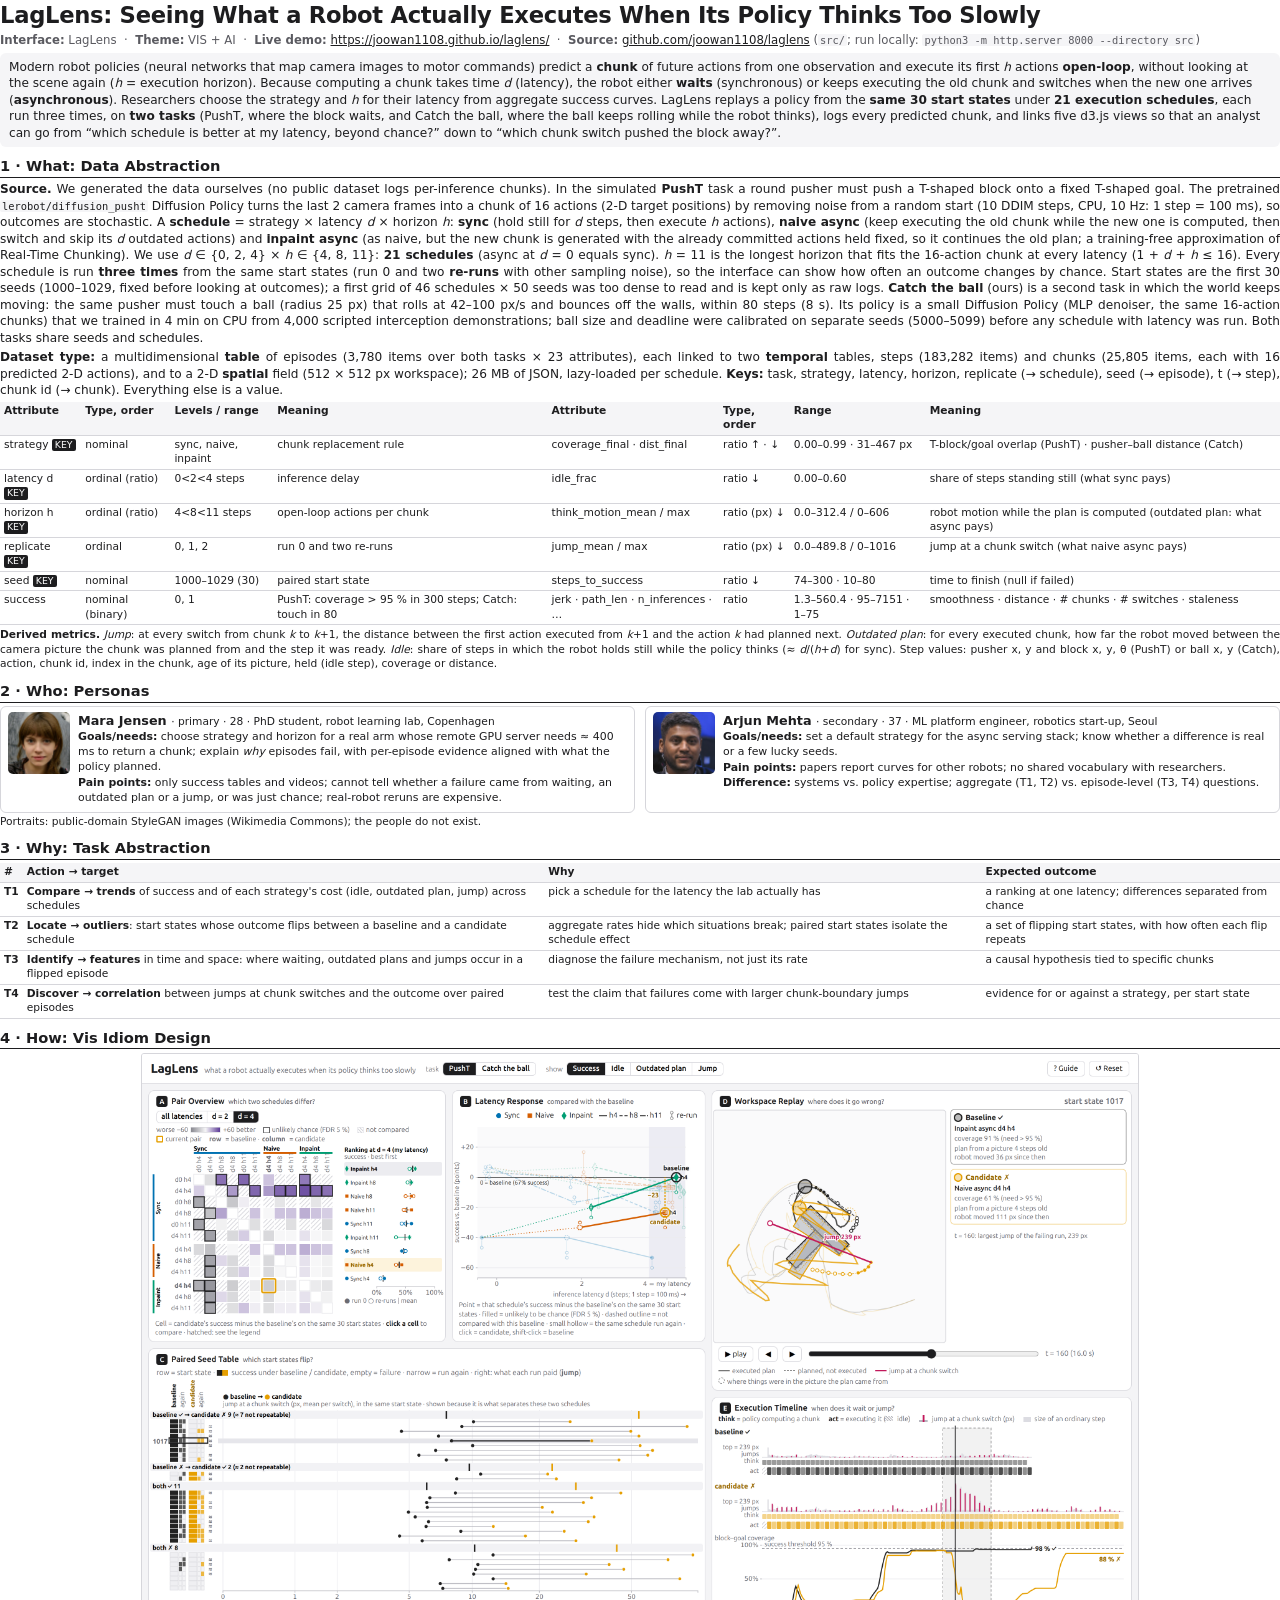
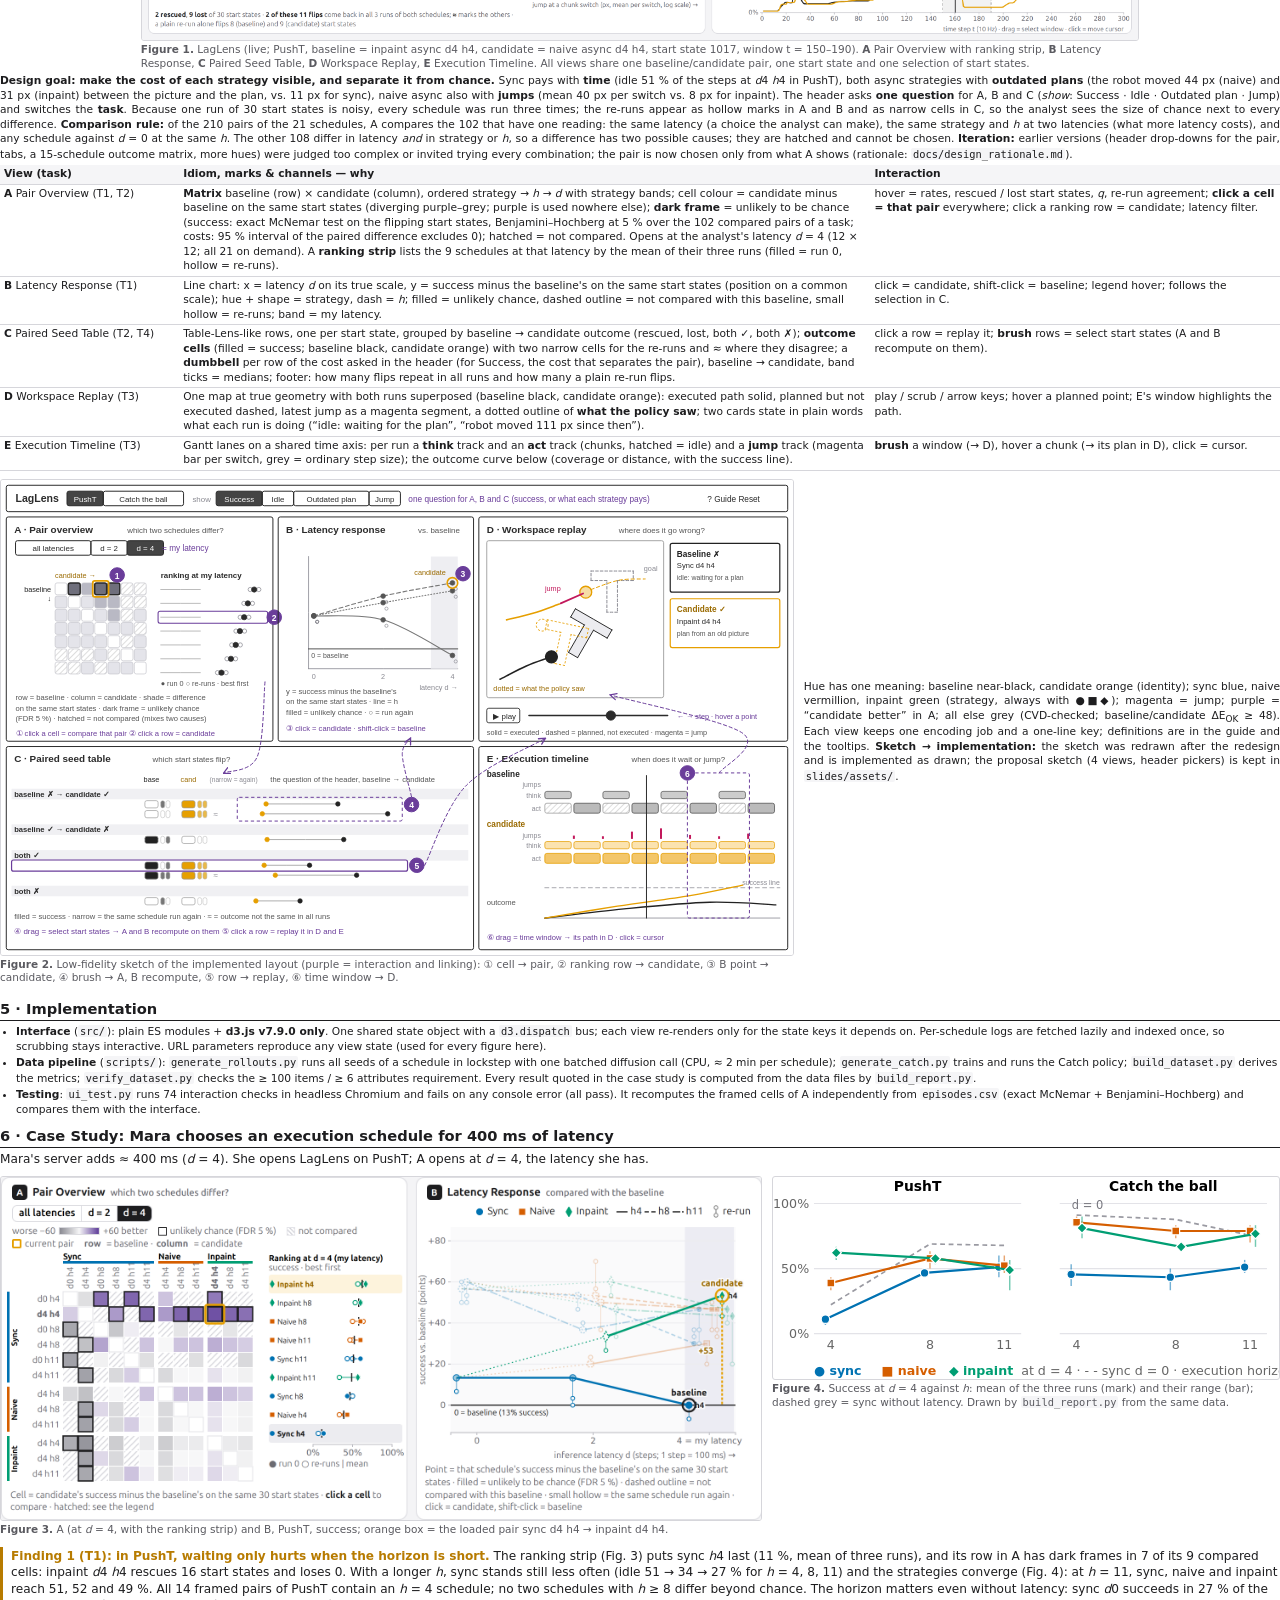
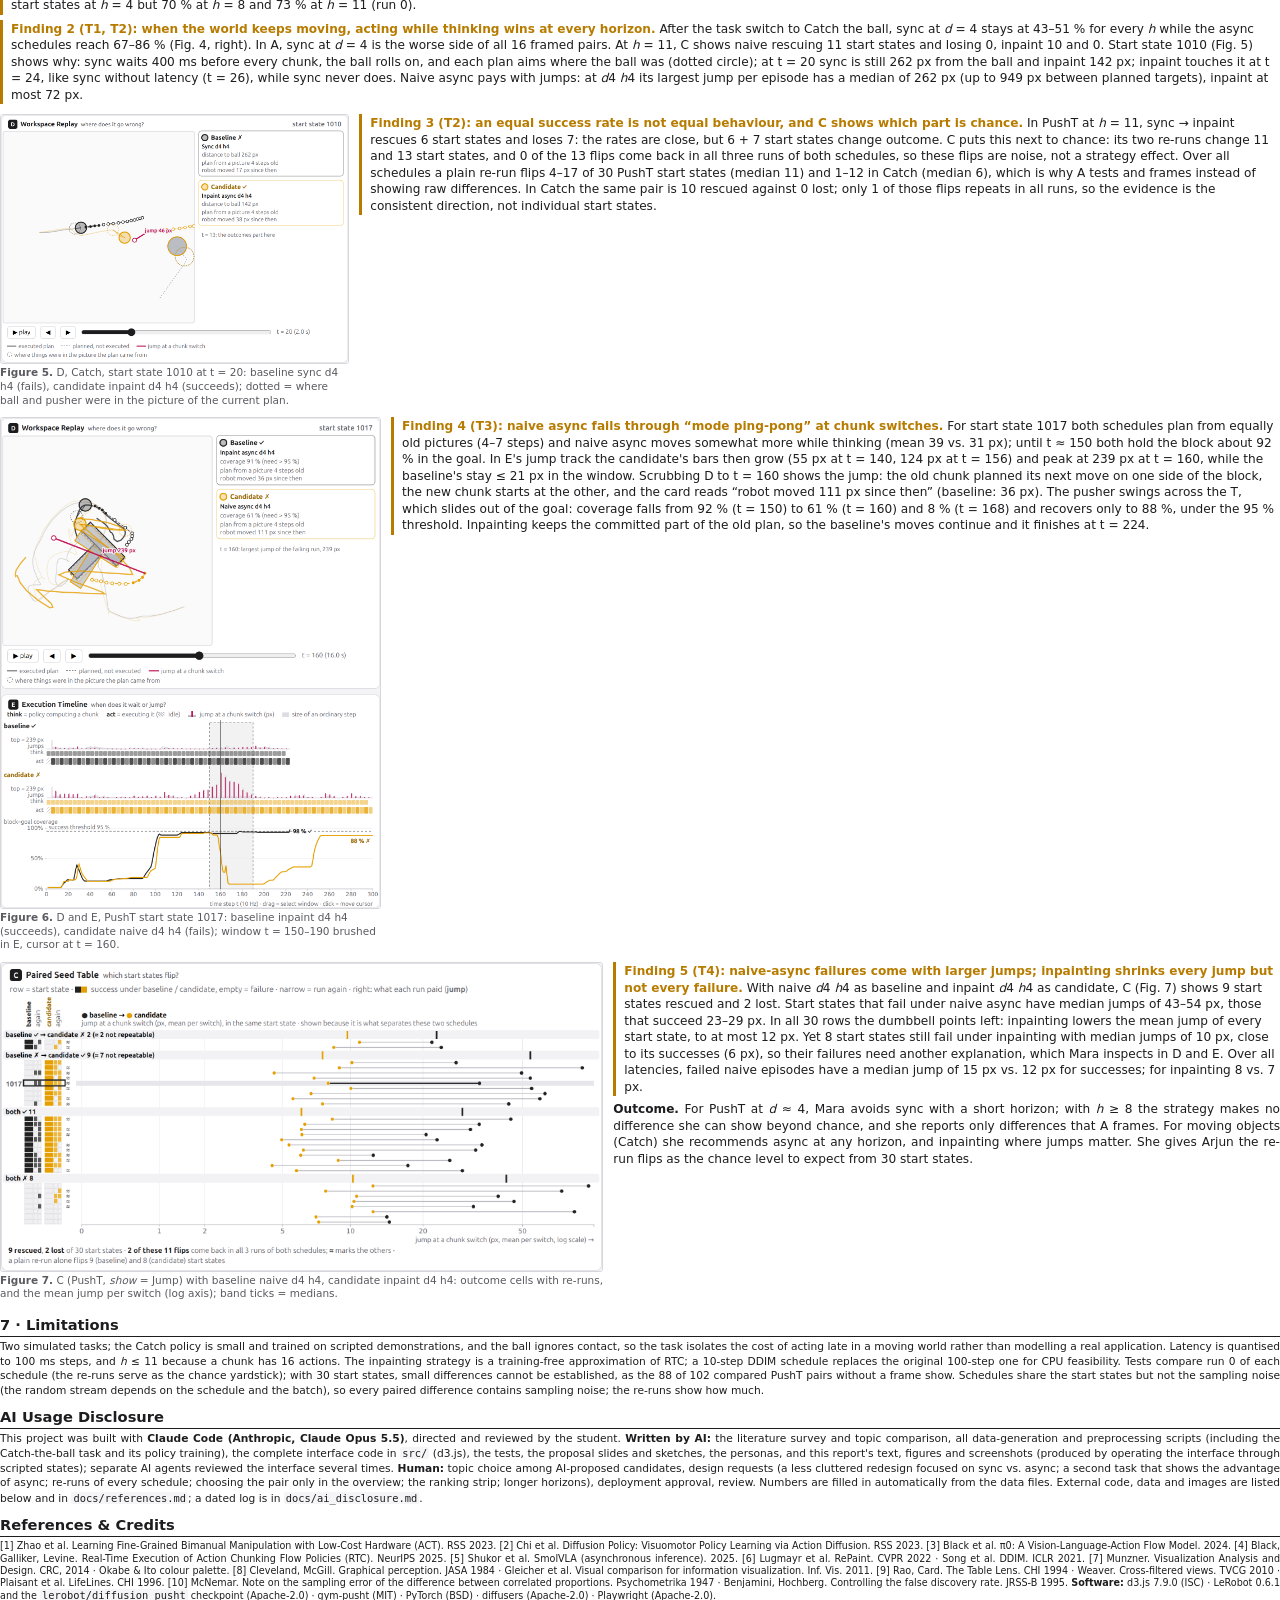
==== commit 3b91297a: "Report rewritten for the final interface (A-E, 21 schedules x 3 runs, h = 11); docs updated - report" ====
--- a/report/report.html
+++ b/report/report.html
@@ -21,7 +21,7 @@
   .cols { display:flex; gap:10px; }
   .cols > * { flex:1; min-width:0; }
   figure { margin:5px 0; }
-  figure img { width:100%; display:block; border:1px solid var(--line); border-radius:3px; }
+  figure img, figure svg { width:100%; height:auto; display:block; border:1px solid var(--line); border-radius:3px; }
   figcaption { font-size:7.9pt; color:var(--muted); margin-top:2px; line-height:1.3; }
   .persona { display:flex; gap:8px; border:1px solid var(--line); border-radius:6px; padding:5px 7px; }
   .persona img { width:62px; height:62px; object-fit:cover; border-radius:5px; }
@@ -32,10 +32,9 @@
   ul { margin:2px 0 2px 16px; padding:0; } li { margin:1px 0; }
   .small { font-size:8pt; }
   code { font-family:"DejaVu Sans Mono",monospace; font-size:7.8pt; background:var(--bg2); padding:0 2px; border-radius:2px; }
-  .refs { font-size:7.2pt; line-height:1.25; columns:2; column-gap:14px; }
-  .refs p { margin:1px 0; text-align:left; }
+  .refs { font-size:7.2pt; line-height:1.28; }
   .k { display:inline-block; font-size:7pt; background:#1d1d1f; color:#fff; border-radius:2px; padding:0 3px; }
-  .pb { break-before: page; }
+  .num td { text-align:right; } .num td:first-child { text-align:left; }
   figure, table, .find, .cols, .persona, h2 { break-inside: avoid; }
   h2 { break-after: avoid; }
 </style>
@@ -43,53 +42,52 @@
 <body>
 
 <h1>LagLens: Seeing What a Robot Actually Executes When Its Policy Thinks Too Slowly</h1>
-<div class="meta"><b>Theme:</b> VIS + AI &nbsp;·&nbsp; <b>Live demo:</b> <a href="https://joowan1108.github.io/laglens/">https://joowan1108.github.io/laglens/</a>
+<div class="meta"><b>Interface:</b> LagLens &nbsp;·&nbsp; <b>Theme:</b> VIS + AI &nbsp;·&nbsp; <b>Live demo:</b> <a href="https://joowan1108.github.io/laglens/">https://joowan1108.github.io/laglens/</a>
   &nbsp;·&nbsp; <b>Source:</b> <a href="https://github.com/joowan1108/laglens">github.com/joowan1108/laglens</a> (<code>src/</code>; run locally: <code>python3 -m http.server 8000 --directory src</code>)</div>
 <div class="abs">
-  Modern robot policies (neural networks that map camera images, and for vision-language-action models also a text instruction, to motor commands) predict a <b>chunk</b> of future actions from one observation and execute its first <i>h</i> actions <b>open-loop</b>, i.e. without looking at the scene again (<i>h</i> = execution horizon). Because inference takes time <i>d</i> (latency),
-  the robot either <b>waits</b> (synchronous) or keeps executing an old chunk and switches when a new one arrives (<b>asynchronous</b>).
-  Researchers tune the strategy, the latency budget and the execution horizon from aggregate success curves.
-  LagLens replays a policy from the <b>same 30 initial states</b> under <b>14 execution schedules</b> (plus a noise replicate) on <b>two tasks</b>, the hard PushT task and Catch the ball, in which the ball keeps rolling while the robot thinks,
-  logs every predicted chunk, and links four d3.js views so that an analyst can go from “which schedule is robust?” down to “which chunk switch pushed the block away?”.
+  Modern robot policies (neural networks that map camera images to motor commands) predict a <b>chunk</b> of future actions from one observation and execute its first <i>h</i> actions <b>open-loop</b>, without looking at the scene again (<i>h</i> = execution horizon). Because computing a chunk takes time <i>d</i> (latency),
+  the robot either <b>waits</b> (synchronous) or keeps executing the old chunk and switches when the new one arrives (<b>asynchronous</b>).
+  Researchers choose the strategy and <i>h</i> for their latency from aggregate success curves.
+  LagLens replays a policy from the <b>same 30 start states</b> under <b>21 execution schedules</b>, each run three times, on <b>two tasks</b> (PushT, where the block waits, and Catch the ball, where the ball keeps rolling while the robot thinks),
+  logs every predicted chunk, and links five d3.js views so that an analyst can go from “which schedule is better at my latency, beyond chance?” down to “which chunk switch pushed the block away?”.
 </div>
 
 <h2>1 · What: Data Abstraction</h2>
-<p><b>Source.</b> We generated the data ourselves (no public dataset logs per-inference chunks). In the simulated <b>PushT</b> task, a round pusher (the <i>agent</i>, seen from above) must push a T-shaped block onto a fixed T-shaped goal.
-  The pretrained <code>lerobot/diffusion_pusht</code> Diffusion Policy [2] turns the last 2 camera frames into a chunk of 16 actions (2-D target positions of the agent) by iteratively removing noise from a random start (10 DDIM denoising steps, CPU, 10 Hz: 1 step = 100 ms); since every chunk starts from random noise, outcomes are stochastic. A <b>schedule</b> = strategy × latency <i>d</i> × execution horizon <i>h</i>:
-  <b>sync</b> (hold still for <i>d</i> steps, then execute <i>h</i> actions), <b>naive async</b> (keep executing the old chunk while inference runs, switch after <i>d</i> steps and skip the <i>d</i> outdated actions),
-  and <b>inpaint async</b> (as naive, but the new chunk is generated with the already committed actions held fixed and the old plan softly blended in over the overlap; a training-free approximation of Real-Time Chunking [8]).
-  Async schedules with <i>d</i> = 0 equal sync <i>d</i> = 0. We show <i>d</i> ∈ {0, 2, 4} × <i>h</i> ∈ {4, 8}, i.e. <b>14 schedules</b>, and the first 30 seeds (1000–1029, fixed before looking at outcomes); a first, larger grid (46 schedules × 50 seeds) was too dense to read and is kept only as raw logs. A <b>replicate</b> of sync <i>d</i>0 <i>h</i>8 with different sampling noise measures chance flips.
-  <b>Catch the ball</b> (ours) is a second task in which the world keeps moving: the same pusher and PD controller (with the same walls) must touch a ball (radius 25 px) that rolls at 42–100 px/s and bounces off the walls, within 80 steps (8 s); speed, direction and positions differ per start state. Its policy is a small Diffusion Policy (MLP denoiser, same 16-action chunks and 2-step observation of pusher and ball, actions relative to the pusher) that we trained in 4 min on CPU from 4,000 scripted interception demonstrations. Ball size and deadline were calibrated on separate seeds (5000–5099) so that sync without latency succeeds in about 90 % at both horizons, before any schedule with latency was run on the evaluation seeds. Both tasks share seeds and schedules.</p>
-<p><b>Dataset type:</b> a multidimensional <b>table</b> of episodes (900 items over both tasks × 23 attributes; PushT 47 KB), each linked to two <b>temporal</b> tables, steps (131,872 items) and chunks (21,689 items, each with 16 predicted 2-D actions),
-  and to a 2-D <b>spatial</b> field (512 × 512 px workspace); 21 MB of JSON lazy-loaded per schedule.
+<p><b>Source.</b> We generated the data ourselves (no public dataset logs per-inference chunks). In the simulated <b>PushT</b> task a round pusher must push a T-shaped block onto a fixed T-shaped goal.
+  The pretrained <code>lerobot/diffusion_pusht</code> Diffusion Policy turns the last 2 camera frames into a chunk of 16 actions (2-D target positions) by removing noise from a random start (10 DDIM steps, CPU, 10 Hz: 1 step = 100 ms), so outcomes are stochastic. A <b>schedule</b> = strategy × latency <i>d</i> × horizon <i>h</i>:
+  <b>sync</b> (hold still for <i>d</i> steps, then execute <i>h</i> actions), <b>naive async</b> (keep executing the old chunk while the new one is computed, then switch and skip its <i>d</i> outdated actions)
+  and <b>inpaint async</b> (as naive, but the new chunk is generated with the already committed actions held fixed, so it continues the old plan; a training-free approximation of Real-Time Chunking).
+  We use <i>d</i> ∈ {0, 2, 4} × <i>h</i> ∈ {4, 8, 11}: <b>21 schedules</b> (async at <i>d</i> = 0 equals sync). <i>h</i> = 11 is the longest horizon that fits the 16-action chunk at every latency (1 + <i>d</i> + <i>h</i> ≤ 16). Every schedule is run <b>three times</b> from the same start states (run 0 and two <b>re-runs</b> with other sampling noise), so the interface can show how often an outcome changes by chance. Start states are the first 30 seeds (1000–1029, fixed before looking at outcomes); a first grid of 46 schedules × 50 seeds was too dense to read and is kept only as raw logs.
+  <b>Catch the ball</b> (ours) is a second task in which the world keeps moving: the same pusher must touch a ball (radius 25 px) that rolls at 42–100 px/s and bounces off the walls, within 80 steps (8 s). Its policy is a small Diffusion Policy (MLP denoiser, the same 16-action chunks) that we trained in 4 min on CPU from 4,000 scripted interception demonstrations; ball size and deadline were calibrated on separate seeds (5000–5099) before any schedule with latency was run. Both tasks share seeds and schedules.</p>
+<p><b>Dataset type:</b> a multidimensional <b>table</b> of episodes (3,780 items over both tasks × 23 attributes), each linked to two <b>temporal</b> tables, steps (183,282 items) and chunks (25,805 items, each with 16 predicted 2-D actions),
+  and to a 2-D <b>spatial</b> field (512 × 512 px workspace); 26 MB of JSON, lazy-loaded per schedule.
   <b>Keys:</b> task, strategy, latency, horizon, replicate (→ schedule), seed (→ episode), t (→ step), chunk id (→ chunk). Everything else is a value.</p>
 <table>
   <tr><th>Attribute</th><th>Type, order</th><th>Levels / range</th><th>Meaning</th><th>Attribute</th><th>Type, order</th><th>Range</th><th>Meaning</th></tr>
   <tr><td>strategy <span class="k">KEY</span></td><td>nominal</td><td>sync, naive, inpaint</td><td>chunk replacement rule</td>
-      <td>coverage_final · dist_final</td><td>ratio ↑ · ↓</td><td>0.00–0.99 · 32–426 px</td><td>T-block/goal overlap (PushT) · pusher–ball distance (Catch)</td></tr>
+      <td>coverage_final · dist_final</td><td>ratio ↑ · ↓</td><td>0.00–0.99 · 31–467 px</td><td>T-block/goal overlap (PushT) · pusher–ball distance (Catch)</td></tr>
   <tr><td>latency d <span class="k">KEY</span></td><td>ordinal (ratio)</td><td>0&lt;2&lt;4 steps</td><td>inference delay</td>
-      <td>steps_to_success</td><td>ratio ↓</td><td>74–300 · 12–80 (null if failed)</td><td>time to finish</td></tr>
-  <tr><td>horizon h <span class="k">KEY</span></td><td>ordinal (ratio)</td><td>4&lt;8 steps</td><td>open-loop actions per chunk</td>
-      <td>jump_mean / max</td><td>ratio (px) ↓</td><td>0.3–381.9 / 1–949</td><td>jump at a chunk switch (chunk-boundary discontinuity)</td></tr>
-  <tr><td>replicate <span class="k">KEY</span></td><td>nominal (binary)</td><td>0, 1</td><td>noise re-run</td>
-      <td>think_motion_mean / max</td><td>ratio (px) ↓</td><td>0.0–227.8 / 0–499</td><td>robot motion while the policy thinks</td></tr>
-  <tr><td>seed <span class="k">KEY</span></td><td>nominal</td><td>1000–1029 (30)</td><td>paired initial state</td>
-      <td>idle_frac</td><td>ratio ↓</td><td>0.00–0.60</td><td>share of steps without action</td></tr>
-  <tr><td>success</td><td>nominal (binary)</td><td>0, 1</td><td>PushT: coverage ≥ 95 % in 300 steps; Catch: touch in 80</td>
-      <td>jerk · path_len · n_inferences · n_switches · inner_step</td><td>ratio</td><td>1.3–232.9 · 111–6158 · 2–75 · …</td><td>smoothness (2nd difference) · distance · # chunks · # hand-overs · step size inside a chunk</td></tr>
+      <td>idle_frac</td><td>ratio ↓</td><td>0.00–0.60</td><td>share of steps standing still (what sync pays)</td></tr>
+  <tr><td>horizon h <span class="k">KEY</span></td><td>ordinal (ratio)</td><td>4&lt;8&lt;11 steps</td><td>open-loop actions per chunk</td>
+      <td>think_motion_mean / max</td><td>ratio (px) ↓</td><td>0.0–312.4 / 0–606</td><td>robot motion while the plan is computed (outdated plan: what async pays)</td></tr>
+  <tr><td>replicate <span class="k">KEY</span></td><td>ordinal</td><td>0, 1, 2</td><td>run 0 and two re-runs</td>
+      <td>jump_mean / max</td><td>ratio (px) ↓</td><td>0.0–489.8 / 0–1016</td><td>jump at a chunk switch (what naive async pays)</td></tr>
+  <tr><td>seed <span class="k">KEY</span></td><td>nominal</td><td>1000–1029 (30)</td><td>paired start state</td>
+      <td>steps_to_success</td><td>ratio ↓</td><td>74–300 · 10–80</td><td>time to finish (null if failed)</td></tr>
+  <tr><td>success</td><td>nominal (binary)</td><td>0, 1</td><td>PushT: coverage &gt; 95 % in 300 steps; Catch: touch in 80</td>
+      <td>jerk · path_len · n_inferences · …</td><td>ratio</td><td>1.3–560.4 · 95–7151 · 1–75</td><td>smoothness · distance · # chunks · # switches · staleness</td></tr>
 </table>
-<p class="small"><b>Derived metrics.</b> <i>Chunk-boundary discontinuity</i> (columns <code>jump_*</code>; the position gap at chunk transitions studied in [8,11,12]): at every switch from chunk <i>k</i> to <i>k</i>+1, the distance between the first action executed from <i>k</i>+1 and the action <i>k</i> had planned next.
-  <i>Motion while thinking</i>: for every executed chunk, the distance the robot moved between the camera picture the chunk was planned from and the step the chunk was ready, i.e. how much the scene changed that the plan did not see. <i>Staleness</i> (<code>staleness_mean</code>, 1.4–7.5 steps): age of that picture when each action is executed; it averages <i>d</i> + (<i>h</i>−1)/2 and is identical for all strategies at equal <i>d</i>, <i>h</i>, so it does not separate them. Step values: agent x, y and block x, y, θ (PushT) or ball x, y (Catch) (interval, px; θ cyclic), action x, y, chunk id, index j (0–15), age (steps since its observation), held (1 = idle step), coverage or distance.</p>
+<p class="small"><b>Derived metrics.</b> <i>Jump</i>: at every switch from chunk <i>k</i> to <i>k</i>+1, the distance between the first action executed from <i>k</i>+1 and the action <i>k</i> had planned next. <i>Outdated plan</i>: for every executed chunk, how far the robot moved between the camera picture the chunk was planned from and the step it was ready. <i>Idle</i>: share of steps in which the robot holds still while the policy thinks (≈ <i>d</i>/(<i>h</i>+<i>d</i>) for sync). Step values: pusher x, y and block x, y, θ (PushT) or ball x, y (Catch), action, chunk id, index in the chunk, age of its picture, held (idle step), coverage or distance.</p>
 
 <h2>2 · Who: Personas</h2>
 <div class="cols">
   <div class="persona"><img src="../slides/assets/persona_primary.jpg"><div>
     <div class="n">Mara Jensen <span class="small" style="font-weight:400">· primary · 28 · PhD student, robot learning lab, Copenhagen</span></div>
-    <p><b>Goals/needs:</b> choose strategy and horizon for a real arm whose remote GPU server needs ≈ 200–400 ms to receive the frames and compute a chunk; explain <i>why</i> episodes fail, with per-episode evidence aligned with what the policy planned.</p>
-    <p><b>Pain points:</b> only success tables and videos; cannot tell whether a failure came from waiting, an outdated plan or a jump; real-robot reruns are expensive.</p></div></div>
+    <p><b>Goals/needs:</b> choose strategy and horizon for a real arm whose remote GPU server needs ≈ 400 ms to return a chunk; explain <i>why</i> episodes fail, with per-episode evidence aligned with what the policy planned.</p>
+    <p><b>Pain points:</b> only success tables and videos; cannot tell whether a failure came from waiting, an outdated plan or a jump, or was just chance; real-robot reruns are expensive.</p></div></div>
   <div class="persona"><img src="../slides/assets/persona_secondary.jpg"><div>
     <div class="n">Arjun Mehta <span class="small" style="font-weight:400">· secondary · 37 · ML platform engineer, robotics start-up, Seoul</span></div>
-    <p><b>Goals/needs:</b> set a latency budget and a default strategy for the async serving stack; know whether a drop is real or a few lucky seeds.</p>
+    <p><b>Goals/needs:</b> set a default strategy for the async serving stack; know whether a difference is real or a few lucky seeds.</p>
     <p><b>Pain points:</b> papers report curves for other robots; no shared vocabulary with researchers. <b>Difference:</b> systems vs. policy expertise; aggregate (T1, T2) vs. episode-level (T3, T4) questions.</p></div></div>
 </div>
 <p class="small" style="margin-top:2px">Portraits: public-domain StyleGAN images (Wikimedia Commons); the people do not exist.</p>
@@ -97,99 +95,76 @@
 <h2>3 · Why: Task Abstraction</h2>
 <table>
   <tr><th>#</th><th>Action → target</th><th>Why</th><th>Expected outcome</th></tr>
-  <tr><td><b>T1</b></td><td><b>Compare → trends</b> of success and of each strategy's cost (idle time, motion while thinking, discontinuity) across schedules</td><td>pick a schedule for the latency the lab actually has</td><td>robust region and a latency budget per strategy</td></tr>
-  <tr><td><b>T2</b></td><td><b>Locate → outliers</b>: initial states whose outcome flips between a baseline and a candidate schedule</td><td>aggregate rates hide which situations break; paired seeds isolate the schedule effect</td><td>a set of fragile seeds; flips separated from chance</td></tr>
-  <tr><td><b>T3</b></td><td><b>Identify → features</b> in time and space: where idling, outdated plans and discontinuities occur in a flipped episode</td><td>diagnose the failure mechanism, not just its rate</td><td>a causal hypothesis tied to specific chunks</td></tr>
-  <tr><td><b>T4</b></td><td><b>Discover → correlation</b> between boundary discontinuities and task outcome over paired episodes</td><td>test the claim that failures come with larger chunk-boundary artifacts [12]</td><td>evidence for or against a strategy, per seed</td></tr>
+  <tr><td><b>T1</b></td><td><b>Compare → trends</b> of success and of each strategy's cost (idle, outdated plan, jump) across schedules</td><td>pick a schedule for the latency the lab actually has</td><td>a ranking at one latency; differences separated from chance</td></tr>
+  <tr><td><b>T2</b></td><td><b>Locate → outliers</b>: start states whose outcome flips between a baseline and a candidate schedule</td><td>aggregate rates hide which situations break; paired start states isolate the schedule effect</td><td>a set of flipping start states, with how often each flip repeats</td></tr>
+  <tr><td><b>T3</b></td><td><b>Identify → features</b> in time and space: where waiting, outdated plans and jumps occur in a flipped episode</td><td>diagnose the failure mechanism, not just its rate</td><td>a causal hypothesis tied to specific chunks</td></tr>
+  <tr><td><b>T4</b></td><td><b>Discover → correlation</b> between jumps at chunk switches and the outcome over paired episodes</td><td>test the claim that failures come with larger chunk-boundary jumps</td><td>evidence for or against a strategy, per start state</td></tr>
 </table>
 
 <h2>4 · How: Vis Idiom Design</h2>
-<figure style="width:84%;margin:4px auto">
+<figure style="width:78%;margin:4px auto">
   <img src="../image.png">
-  <figcaption><b>Figure 1.</b> LagLens (live: baseline = inpaint async d4 h4, candidate = naive async d4 h4, seed 1017, window t = 150–190). <b>A</b> Pair Overview (default tab; second tab: Latency Response), <b>B</b> Paired Seed Table, <b>C</b> Workspace Replay, <b>D</b> Execution Timeline. All views share one baseline/candidate pair, one seed and one seed selection.</figcaption>
+  <figcaption><b>Figure 1.</b> LagLens (live; PushT, baseline = inpaint async d4 h4, candidate = naive async d4 h4, start state 1017, window t = 150–190). <b>A</b> Pair Overview with ranking strip, <b>B</b> Latency Response, <b>C</b> Paired Seed Table, <b>D</b> Workspace Replay, <b>E</b> Execution Timeline. All views share one baseline/candidate pair, one start state and one selection of start states.</figcaption>
 </figure>
-<p class="small"><b>Design goal: make the cost of each strategy visible.</b> Sync pays with <b>time</b> (the robot idles while the policy thinks: idle share ≈ <i>d</i>/(<i>h</i>+<i>d</i>), 51 % at <i>d</i>4 <i>h</i>4), naive async with <b>discontinuity</b> (no idling, but the new chunk can pick another <i>mode</i>, i.e. another way of pushing: mean discontinuity 40.3 px at <i>d</i>4 <i>h</i>4 in PushT), both async strategies with <b>outdated plans</b> (the robot keeps moving while the policy thinks: inpaint 30.9 px and naive 43.9 px vs. 11.5 px sync at <i>d</i>4 <i>h</i>4), inpaint async with small discontinuities (7.8 px). Which cost dominates depends on the task, so the header has a <b>task switch</b> (PushT · Catch the ball) that reloads all four views. Each cost has one signature: D's think/act tracks (alternating vs. overlapping), the jump bars in D and B, and C's magenta jump segment and "moved since the picture" status. <b>Less is more:</b> earlier versions (5 views, ~10 hues, four metric questions, a 15-schedule outcome matrix, extra timeline strips) were judged too complex; every element that did not serve the path <i>which pair → which start states → why</i> was removed (full rationale: <code>docs/design_rationale.md</code>). <b>From lookup to exploration:</b> the proposal had the analyst pick baseline and candidate from drop-downs, which assumes she already knows which pair to inspect (a lookup) and invites trying every combination. Following the proposal feedback, A now opens on a <b>Pair Overview</b> of all 182 ordered pairs, so the pair is chosen from what the data show.</p>
+<p class="small"><b>Design goal: make the cost of each strategy visible, and separate it from chance.</b> Sync pays with <b>time</b> (idle 51 % of the steps at <i>d</i>4 <i>h</i>4 in PushT), both async strategies with <b>outdated plans</b> (the robot moved 44 px (naive) and 31 px (inpaint) between the picture and the plan, vs. 11 px for sync), naive async also with <b>jumps</b> (mean 40 px per switch vs. 8 px for inpaint). The header asks <b>one question</b> for A, B and C (<i>show</i>: Success · Idle · Outdated plan · Jump) and switches the <b>task</b>. Because one run of 30 start states is noisy, every schedule was run three times; the re-runs appear as hollow marks in A and B and as narrow cells in C, so the analyst sees the size of chance next to every difference. <b>Comparison rule:</b> of the 210 pairs of the 21 schedules, A compares the 102 that have one reading: the same latency (a choice the analyst can make), the same strategy and <i>h</i> at two latencies (what more latency costs), and any schedule against <i>d</i> = 0 at the same <i>h</i>. The other 108 differ in latency <i>and</i> in strategy or <i>h</i>, so a difference has two possible causes; they are hatched and cannot be chosen. <b>Iteration:</b> earlier versions (header drop-downs for the pair, tabs, a 15-schedule outcome matrix, more hues) were judged too complex or invited trying every combination; the pair is now chosen only from what A shows (rationale: <code>docs/design_rationale.md</code>).</p>
 <table>
-  <tr><th style="width:15%">View (task)</th><th style="width:50%">Idiom, marks &amp; channels — why</th><th>Interaction</th></tr>
-  <tr><td><b>A</b> Pair Overview (T1, T2)</td><td><b>Matrix</b> of all baseline (row) × candidate (column) schedules, ordered strategy → <i>h</i> → <i>d</i> with strategy bands; cell colour = mean paired difference candidate − baseline on the same start states (success rate; diverging: purple = candidate better, white = none, grey = worse; purple is otherwise unused, blue–red would clash with the strategy hues); a <b>dark frame</b> = unlikely to be chance (exact McNemar test on the start states that flip, <i>p</i> &lt; 0.05). Shows where schedules differ before any pair is chosen.</td><td>hover = rates, rescued / lost start states, <i>p</i>, chance level; <b>click a cell = load that pair</b> in all views; recomputes on the start states selected in B.</td></tr>
-  <tr><td><b>A</b> Latency Response (T1, 2nd tab)</td><td>Line-chart small multiples, one panel per horizon <i>h</i> (shared y); x = latency <i>d</i> on its true scale, y = success rate (<i>position on a common scale</i>, the most accurate magnitude channel [16,17]); strategies <b>superposed</b> for direct sync-vs-async comparison, hue + redundant shape [18]. Thin 95 % intervals (Wilson / t) instead of bars [19]; hover gives the <b>paired</b> difference to the baseline.</td><td>click = candidate, shift-click = baseline; legend hover; <b>recomputes on the seeds selected in B</b>.</td></tr>
-  <tr><td><b>B</b> Paired Seed Table (T2, T4)</td><td>Table-Lens-like view [20] of the chosen pair only: one row per start state with two <b>outcome cells</b> (filled = success; baseline black, candidate orange) and a <b>dumbbell</b> baseline → candidate of the largest jump at a chunk switch (position, symlog). Rows grouped by baseline→candidate change (<i>spatial region</i>), flips first; the footer gives the chance level of the re-run; band ticks = medians.</td><td>no controls of its own; click a row = replay that start state; <b>brush</b> dumbbells or click a band = select seeds (cross-filters A [21], dims rows).</td></tr>
-  <tr><td><b>C</b> Workspace Replay (T3)</td><td>Juxtaposed baseline | candidate maps at equal scale (true geometry) [18]. Only the current chunk (filled = executed, hollow dashed = thrown away) and the latest jump (magenta segment, length = gap); a dotted outline of <b>what the policy saw</b> (block or ball and pusher in the picture of the current chunk); a status line in plain terms (“idle: waiting for inference”, “robot moved 111 px since the picture”).</td><td>play / scrub / keys; hover a planned point = when planned and executed; click = jump; D's window highlights the path.</td></tr>
-  <tr><td><b>D</b> Execution Timeline (T3)</td><td>Gantt lanes on a shared time axis [22]: per run a <b>think</b> track (inference intervals) and an <b>act</b> track (chunk spans, alternating tints, hatched = idle); a <b>jump</b> track (magenta bar per chunk switch, height = jump, shared scale); the outcome below (coverage or distance to the ball, with the success line).</td><td><b>brush</b> a window (→ view C), hover a chunk (→ its plan in view C), click = cursor.</td></tr>
+  <tr><th style="width:14%">View (task)</th><th style="width:54%">Idiom, marks &amp; channels — why</th><th>Interaction</th></tr>
+  <tr><td><b>A</b> Pair Overview (T1, T2)</td><td><b>Matrix</b> baseline (row) × candidate (column), ordered strategy → <i>h</i> → <i>d</i> with strategy bands; cell colour = candidate minus baseline on the same start states (diverging purple–grey; purple is used nowhere else); <b>dark frame</b> = unlikely to be chance (success: exact McNemar test on the flipping start states, Benjamini–Hochberg at 5 % over the 102 compared pairs of a task; costs: 95 % interval of the paired difference excludes 0); hatched = not compared. Opens at the analyst's latency <i>d</i> = 4 (12 × 12; all 21 on demand). A <b>ranking strip</b> lists the 9 schedules at that latency by the mean of their three runs (filled = run 0, hollow = re-runs).</td><td>hover = rates, rescued / lost start states, <i>q</i>, re-run agreement; <b>click a cell = that pair</b> everywhere; click a ranking row = candidate; latency filter.</td></tr>
+  <tr><td><b>B</b> Latency Response (T1)</td><td>Line chart: x = latency <i>d</i> on its true scale, y = success minus the baseline's on the same start states (position on a common scale); hue + shape = strategy, dash = <i>h</i>; filled = unlikely chance, dashed outline = not compared with this baseline, small hollow = re-runs; band = my latency.</td><td>click = candidate, shift-click = baseline; legend hover; follows the selection in C.</td></tr>
+  <tr><td><b>C</b> Paired Seed Table (T2, T4)</td><td>Table-Lens-like rows, one per start state, grouped by baseline → candidate outcome (rescued, lost, both ✓, both ✗); <b>outcome cells</b> (filled = success; baseline black, candidate orange) with two narrow cells for the re-runs and ≈ where they disagree; a <b>dumbbell</b> per row of the cost asked in the header (for Success, the cost that separates the pair), baseline → candidate, band ticks = medians; footer: how many flips repeat in all runs and how many a plain re-run flips.</td><td>click a row = replay it; <b>brush</b> rows = select start states (A and B recompute on them).</td></tr>
+  <tr><td><b>D</b> Workspace Replay (T3)</td><td>One map at true geometry with both runs superposed (baseline black, candidate orange): executed path solid, planned but not executed dashed, latest jump as a magenta segment, a dotted outline of <b>what the policy saw</b>; two cards state in plain words what each run is doing (“idle: waiting for the plan”, “robot moved 111 px since then”).</td><td>play / scrub / arrow keys; hover a planned point; E's window highlights the path.</td></tr>
+  <tr><td><b>E</b> Execution Timeline (T3)</td><td>Gantt lanes on a shared time axis: per run a <b>think</b> track and an <b>act</b> track (chunks, hatched = idle) and a <b>jump</b> track (magenta bar per switch, grey = ordinary step size); the outcome curve below (coverage or distance, with the success line).</td><td><b>brush</b> a window (→ D), hover a chunk (→ its plan in D), click = cursor.</td></tr>
 </table>
-<p class="small">Hue has one meaning: baseline near-black, candidate orange (identity); sync blue, naive vermillion, inpaint green (strategy, with ●■◆); magenta = discontinuity; purple = "candidate better" in the Pair Overview; all else grey (CVD-checked with Machado et al.'s simulation, baseline/candidate ΔE<sub>OK</sub> ≥ 48). Following parsimony and consistency [23], each view keeps one encoding job and a one-line key; definitions moved to the guide and to tooltips.
-  <b>Sketch → implementation:</b> the sketch (Fig. 2) shows the redesigned layout and is implemented as drawn.</p>
-<figure style="width:44%;margin:3px auto"><img src="../slides/assets/sketch.svg"><figcaption><b>Figure 2.</b> Low-fidelity sketch (purple = interaction and linking; marks are placeholders).</figcaption></figure>
+<div class="cols" style="align-items:center">
+  <figure style="flex:1.25"><img src="sketch.svg"><figcaption><b>Figure 2.</b> Low-fidelity sketch of the implemented layout (purple = interaction and linking): ① cell → pair, ② ranking row → candidate, ③ B point → candidate, ④ brush → A, B recompute, ⑤ row → replay, ⑥ time window → D.</figcaption></figure>
+  <p class="small" style="flex:0.75">Hue has one meaning: baseline near-black, candidate orange (identity); sync blue, naive vermillion, inpaint green (strategy, always with ●■◆); magenta = jump; purple = “candidate better” in A; all else grey (CVD-checked; baseline/candidate ΔE<sub>OK</sub> ≥ 48). Each view keeps one encoding job and a one-line key; definitions are in the guide and the tooltips. <b>Sketch → implementation:</b> the sketch was redrawn after the redesign and is implemented as drawn; the proposal sketch (4 views, header pickers) is kept in <code>slides/assets/</code>.</p>
+</div>
 
 <h2>5 · Implementation</h2>
 <ul class="small">
-  <li><b>Interface</b> (<code>src/</code>): plain ES modules + <b>d3.js v7.9.0 only</b> (bundled, no other charting library). One shared state object with a <code>d3.dispatch</code> bus; each view re-renders only for the state keys it depends on. Per-schedule logs (≤ 5.3 MB) are fetched lazily and indexed once (executed index set per chunk), so scrubbing and hovering stay interactive. URL parameters reproduce any view state (used for every figure here).</li>
-  <li><b>Data pipeline</b> (<code>scripts/</code>): <code>generate_rollouts.py</code> runs all seeds of a schedule in lockstep so that one batched diffusion call serves all environments (CPU, ≈ 2–10 min per schedule); <code>catch_task.py</code> / <code>generate_catch.py</code> train the Catch policy and run its schedules (seconds); <code>build_dataset.py</code> selects the shown grid and derives metrics; <code>verify_dataset.py</code> checks the ≥ 100 items / ≥ 6 attributes requirement.</li>
-  <li><b>Testing</b>: <code>ui_test.py</code> loads the app in headless Chromium, runs 46 interaction checks across all views, and fails on any console error (all pass, 0 errors). Two generator bugs found during analysis (an off-by-one inpainting mask and a dropped chunk when <i>d</i> = <i>h</i>) were fixed and the affected data regenerated.</li>
+  <li><b>Interface</b> (<code>src/</code>): plain ES modules + <b>d3.js v7.9.0 only</b>. One shared state object with a <code>d3.dispatch</code> bus; each view re-renders only for the state keys it depends on. Per-schedule logs are fetched lazily and indexed once, so scrubbing stays interactive. URL parameters reproduce any view state (used for every figure here).</li>
+  <li><b>Data pipeline</b> (<code>scripts/</code>): <code>generate_rollouts.py</code> runs all seeds of a schedule in lockstep with one batched diffusion call (CPU, ≈ 2 min per schedule); <code>generate_catch.py</code> trains and runs the Catch policy; <code>build_dataset.py</code> derives the metrics; <code>verify_dataset.py</code> checks the ≥ 100 items / ≥ 6 attributes requirement. Every result quoted in the case study is computed from the data files by <code>build_report.py</code>.</li>
+  <li><b>Testing</b>: <code>ui_test.py</code> runs 74 interaction checks in headless Chromium and fails on any console error (all pass). It recomputes the framed cells of A independently from <code>episodes.csv</code> (exact McNemar + Benjamini–Hochberg) and compares them with the interface.</li>
 </ul>
 
 <h2>6 · Case Study: Mara chooses an execution schedule for 400 ms of latency</h2>
-<p>Mara's server adds ≈ 400 ms (<i>d</i> = 4). She opens LagLens on PushT; she does not know yet which schedules to compare, so she starts with A's Pair Overview.</p>
-<div class="cols">
-  <figure><img src="fig_pairs.png"><figcaption><b>Figure 3.</b> A's Pair Overview (PushT, success rate): rows = baseline, columns = candidate; purple = candidate better, framed = unlikely to be chance; orange box = the pair she loads (sync d4 h4 → inpaint d4 h4).</figcaption></figure>
-  <figure><img src="fig_f5_catch.png"><figcaption><b>Figure 4.</b> C after the task switch to Catch the ball: seed 1010 at t = 20, baseline = sync d4 h4 (failure), candidate = inpaint d4 h4 (success); dotted circles = where the ball and pusher were in the picture the current chunk was planned from.</figcaption></figure>
+<p>Mara's server adds ≈ 400 ms (<i>d</i> = 4). She opens LagLens on PushT; A opens at <i>d</i> = 4, the latency she has.</p>
+<div class="cols" style="align-items:flex-start">
+  <figure style="flex:1.2"><img src="fig_pairs.png"><figcaption><b>Figure 3.</b> A (at <i>d</i> = 4, with the ranking strip) and B, PushT, success; orange box = the loaded pair sync d4 h4 → inpaint d4 h4.</figcaption></figure>
+  <figure style="flex:0.8"><svg viewBox="0 0 420 168" width="420" height="168" font-size="10.5" font-family="Ubuntu Sans, Ubuntu, DejaVu Sans"><text x="120.0" y="12" text-anchor="middle" font-weight="bold" font-size="11.5">PushT</text><line x1="34" x2="206" y1="130" y2="130" stroke="#e3e3e8"/><text x="30" y="133.5" text-anchor="end" fill="#666">0%</text><line x1="34" x2="206" y1="76.0" y2="76.0" stroke="#e3e3e8"/><text x="30" y="79.5" text-anchor="end" fill="#666">50%</text><line x1="34" x2="206" y1="22" y2="22" stroke="#e3e3e8"/><text x="30" y="25.5" text-anchor="end" fill="#666">100%</text><text x="48.0" y="143" text-anchor="middle" fill="#666">4</text><text x="130.28571428571428" y="143" text-anchor="middle" fill="#666">8</text><text x="192.0" y="143" text-anchor="middle" fill="#666">11</text><polyline points="48.0,106.0 130.3,55.6 192.0,56.8" fill="none" stroke="#9a9aa2" stroke-width="1.4" stroke-dasharray="4 3"/><line x1="43.5" x2="43.5" y1="122.8" y2="115.6" stroke="#0072B2" stroke-width="1.2" stroke-opacity="0.55"/><line x1="125.8" x2="125.8" y1="83.2" y2="76.0" stroke="#0072B2" stroke-width="1.2" stroke-opacity="0.55"/><line x1="187.5" x2="187.5" y1="83.2" y2="65.2" stroke="#0072B2" stroke-width="1.2" stroke-opacity="0.55"/><polyline points="43.5,118.0 125.8,79.6 187.5,74.8" fill="none" stroke="#0072B2" stroke-width="1.8"/><circle cx="43.5" cy="118.0" r="3.5" fill="#0072B2" stroke="#fff"/><circle cx="125.8" cy="79.6" r="3.5" fill="#0072B2" stroke="#fff"/><circle cx="187.5" cy="74.8" r="3.5" fill="#0072B2" stroke="#fff"/><line x1="48.0" x2="48.0" y1="94.0" y2="83.2" stroke="#D55E00" stroke-width="1.2" stroke-opacity="0.55"/><line x1="130.3" x2="130.3" y1="76.0" y2="61.6" stroke="#D55E00" stroke-width="1.2" stroke-opacity="0.55"/><line x1="192.0" x2="192.0" y1="79.6" y2="65.2" stroke="#D55E00" stroke-width="1.2" stroke-opacity="0.55"/><polyline points="48.0,88.0 130.3,67.6 192.0,73.6" fill="none" stroke="#D55E00" stroke-width="1.8"/><rect x="44.8" y="84.8" width="6.4" height="6.4" fill="#D55E00" stroke="#fff"/><rect x="127.1" y="64.4" width="6.4" height="6.4" fill="#D55E00" stroke="#fff"/><rect x="188.8" y="70.4" width="6.4" height="6.4" fill="#D55E00" stroke="#fff"/><line x1="52.5" x2="52.5" y1="68.8" y2="58.0" stroke="#009E73" stroke-width="1.2" stroke-opacity="0.55"/><line x1="134.8" x2="134.8" y1="72.4" y2="65.2" stroke="#009E73" stroke-width="1.2" stroke-opacity="0.55"/><line x1="196.5" x2="196.5" y1="94.0" y2="68.8" stroke="#009E73" stroke-width="1.2" stroke-opacity="0.55"/><polyline points="52.5,62.8 134.8,67.6 196.5,77.2" fill="none" stroke="#009E73" stroke-width="1.8"/><rect x="49.5" y="59.8" width="6" height="6" fill="#009E73" stroke="#fff" transform="rotate(45 52.5 62.8)"/><rect x="131.8" y="64.6" width="6" height="6" fill="#009E73" stroke="#fff" transform="rotate(45 134.8 67.6)"/><rect x="193.5" y="74.2" width="6" height="6" fill="#009E73" stroke="#fff" transform="rotate(45 196.5 77.2)"/><text x="324.0" y="12" text-anchor="middle" font-weight="bold" font-size="11.5">Catch the ball</text><line x1="238" x2="410" y1="130" y2="130" stroke="#e3e3e8"/><line x1="238" x2="410" y1="76.0" y2="76.0" stroke="#e3e3e8"/><line x1="238" x2="410" y1="22" y2="22" stroke="#e3e3e8"/><text x="252.0" y="143" text-anchor="middle" fill="#666">4</text><text x="334.2857142857143" y="143" text-anchor="middle" fill="#666">8</text><text x="396.0" y="143" text-anchor="middle" fill="#666">11</text><polyline points="252.0,31.6 334.3,35.2 396.0,48.4" fill="none" stroke="#9a9aa2" stroke-width="1.4" stroke-dasharray="4 3"/><text x="248.0" y="26.60000000000001" fill="#77777f" font-size="9.5">d = 0</text><line x1="247.5" x2="247.5" y1="90.4" y2="72.4" stroke="#0072B2" stroke-width="1.2" stroke-opacity="0.55"/><line x1="329.8" x2="329.8" y1="94.0" y2="76.0" stroke="#0072B2" stroke-width="1.2" stroke-opacity="0.55"/><line x1="391.5" x2="391.5" y1="79.6" y2="68.8" stroke="#0072B2" stroke-width="1.2" stroke-opacity="0.55"/><polyline points="247.5,80.8 329.8,83.2 391.5,74.8" fill="none" stroke="#0072B2" stroke-width="1.8"/><circle cx="247.5" cy="80.8" r="3.5" fill="#0072B2" stroke="#fff"/><circle cx="329.8" cy="83.2" r="3.5" fill="#0072B2" stroke="#fff"/><circle cx="391.5" cy="74.8" r="3.5" fill="#0072B2" stroke="#fff"/><line x1="252.0" x2="252.0" y1="40.0" y2="32.8" stroke="#D55E00" stroke-width="1.2" stroke-opacity="0.55"/><line x1="334.3" x2="334.3" y1="50.8" y2="40.0" stroke="#D55E00" stroke-width="1.2" stroke-opacity="0.55"/><line x1="396.0" x2="396.0" y1="54.4" y2="40.0" stroke="#D55E00" stroke-width="1.2" stroke-opacity="0.55"/><polyline points="252.0,37.6 334.3,44.8 396.0,44.8" fill="none" stroke="#D55E00" stroke-width="1.8"/><rect x="248.8" y="34.4" width="6.4" height="6.4" fill="#D55E00" stroke="#fff"/><rect x="331.1" y="41.6" width="6.4" height="6.4" fill="#D55E00" stroke="#fff"/><rect x="392.8" y="41.6" width="6.4" height="6.4" fill="#D55E00" stroke="#fff"/><line x1="256.5" x2="256.5" y1="50.8" y2="32.8" stroke="#009E73" stroke-width="1.2" stroke-opacity="0.55"/><line x1="338.8" x2="338.8" y1="58.0" y2="58.0" stroke="#009E73" stroke-width="1.2" stroke-opacity="0.55"/><line x1="400.5" x2="400.5" y1="58.0" y2="40.0" stroke="#009E73" stroke-width="1.2" stroke-opacity="0.55"/><polyline points="256.5,42.4 338.8,58.0 400.5,47.2" fill="none" stroke="#009E73" stroke-width="1.8"/><rect x="253.5" y="39.4" width="6" height="6" fill="#009E73" stroke="#fff" transform="rotate(45 256.5 42.4)"/><rect x="335.8" y="55.0" width="6" height="6" fill="#009E73" stroke="#fff" transform="rotate(45 338.8 58.0)"/><rect x="397.5" y="44.2" width="6" height="6" fill="#009E73" stroke="#fff" transform="rotate(45 400.5 47.2)"/><text x="34" y="164" fill="#0072B2" font-weight="bold">● sync</text><text x="90" y="164" fill="#D55E00" font-weight="bold">■ naive</text><text x="146" y="164" fill="#009E73" font-weight="bold">◆ inpaint</text><text x="206" y="164" fill="#666">at d = 4 · - - sync d = 0 · execution horizon h →</text></svg><figcaption><b>Figure 4.</b> Success at <i>d</i> = 4 against <i>h</i>: mean of the three runs (mark) and their range (bar); dashed grey = sync without latency. Drawn by <code>build_report.py</code> from the same data.</figcaption></figure>
 </div>
-<div class="find"><b class="f">Finding 1 (T1): at 400 ms, waiting is the costliest choice, and inpainting is the only strategy that stays flat across horizons.</b>
-  In the Pair Overview (Fig. 3) the darkest purple row is sync <i>d</i>4 <i>h</i>4, i.e. waiting at her latency: 10 of the 13 other schedules beat it beyond chance and none is worse, e.g. inpaint <i>d</i>4 <i>h</i>4 rescues 16 start states and loses none (<i>p</i> &lt; 0.001). The default sync <i>d</i>0 <i>h</i>8 row has no framed purple cell (nothing beats it) but four framed grey ones (the <i>h</i> = 4 schedules). She clicks the sync <i>d</i>4 <i>h</i>4 → inpaint <i>d</i>4 <i>h</i>4 cell and switches A to Latency Response for the trends: only inpaint <i>d</i>2 <i>h</i>8 (73 %) reaches the zero-latency baseline (sync <i>d</i>0 <i>h</i>8, 70 %). At <i>d</i> = 4 the blue sync curves fall in both panels, to 43 / 13 % for <i>h</i> = 8 / 4 (idle share up to 51 %), naive async to 60 / 43 %, while inpaint async holds 60 / 67 %.
-  The horizon also matters without latency: sync <i>d</i>0 succeeds 70 % at <i>h</i>8 but only 27 % at <i>h</i>4, the jittery re-planning Chi et al. reported [2].</div>
-<div class="find"><b class="f">Finding 2 (T1–T3): when the world keeps moving, acting while thinking wins.</b>
-  Switching the task to Catch the ball, the Pair Overview turns the sync <i>d</i> = 4 rows purple: 6 of the 8 async schedules beat them beyond chance. The Latency Response shows sync falling from 90 % without latency to 67 % (<i>d</i> = 2) and 47 % (<i>d</i> = 4) at both horizons, while async stays at 80–90 % at <i>d</i> = 4 (except inpaint <i>h</i>8, 67 %). In B (baseline sync <i>d</i>4 <i>h</i>4, candidate inpaint <i>d</i>4 <i>h</i>4) 13 seeds are rescued and none lost, against 4 chance flips of the re-run; naive async rescues 14 and loses 3. Seed 1010 (Fig. 4) shows why: sync waits 400 ms before every chunk (idle 51 %), the ball rolls on, and each plan aims where the ball was (dotted circle); at t = 20 sync is still 262 px from the ball, inpaint 142 px, and it touches it at t = 24 like the no-latency run (t = 26), while sync never does. In D, naive async pays with discontinuities: at <i>d</i>4 <i>h</i>4 its largest jump per episode has a median of 262 px (up to 949 px between planned targets; the walls stop the pusher), because its jumpy motion drives the policy outside its training data, whereas inpainting keeps it ≤ 72 px.</div>
-
+<div class="find"><b class="f">Finding 1 (T1): in PushT, waiting only hurts when the horizon is short.</b>
+  The ranking strip (Fig. 3) puts sync <i>h</i>4 last (11 %, mean of three runs), and its row in A has dark frames in 7 of its 9 compared cells: inpaint <i>d</i>4 <i>h</i>4 rescues 16 start states and loses 0. With a longer <i>h</i>, sync stands still less often (idle 51 → 34 → 27 % for <i>h</i> = 4, 8, 11) and the strategies converge (Fig. 4): at <i>h</i> = 11, sync, naive and inpaint reach 51, 52 and 49 %. All 14 framed pairs of PushT contain an <i>h</i> = 4 schedule; no two schedules with <i>h</i> ≥ 8 differ beyond chance. The horizon matters even without latency: sync <i>d</i>0 succeeds in 27 % of the start states at <i>h</i> = 4 but 70 % at <i>h</i> = 8 and 73 % at <i>h</i> = 11 (run 0).</div>
+<div class="find"><b class="f">Finding 2 (T1, T2): when the world keeps moving, acting while thinking wins at every horizon.</b>
+  After the task switch to Catch the ball, sync at <i>d</i> = 4 stays at 43–51 % for every <i>h</i> while the async schedules reach 67–86 % (Fig. 4, right). In A, sync at <i>d</i> = 4 is the worse side of all 16 framed pairs. At <i>h</i> = 11, C shows naive rescuing 11 start states and losing 0, inpaint 10 and 0. Start state 1010 (Fig. 5) shows why: sync waits 400 ms before every chunk, the ball rolls on, and each plan aims where the ball was (dotted circle); at t = 20 sync is still 262 px from the ball and inpaint 142 px; inpaint touches it at t = 24, like sync without latency (t = 26), while sync never does. Naive async pays with jumps: at <i>d</i>4 <i>h</i>4 its largest jump per episode has a median of 262 px (up to 949 px between planned targets), inpaint at most 72 px.</div>
 <div class="cols" style="align-items:flex-start">
-  <figure style="flex:0.72"><img src="fig_f3_replay.png"><figcaption><b>Figure 5.</b> PushT seed 1017, baseline = inpaint d4 h4 (success), candidate = naive d4 h4 (failure); window t = 150–190 brushed in D, cursor at t = 160.</figcaption></figure>
-  <div style="flex:1.28"><div class="find"><b class="f">Finding 3 (T3): naive async fails through “mode ping-pong” at chunk discontinuities.</b>
-  For seed 1017 both schedules act on equally old pictures (4–7 steps) and naive async moves somewhat more while thinking (mean 39 vs. 31 px); until t ≈ 150 both hold the block about 92 % in the goal. In D's jump track the candidate's bars then grow (55 px at t = 140, 124 px at t = 156) and peak at 239 px at t = 160, while the baseline's stay ≤ 21 px in the window.
-  Scrubbing view C to t = 160 shows the jump: the old chunk planned its next move on the left of the block, the new chunk starts at its right end, and the status line reads “robot moved 111 px since” the picture at t = 156 (baseline: 36 px). The pusher swings across the T, which slides out of the goal: coverage falls from 92 % (t = 150) to 61 % (t = 160) and 8 % (t = 168) and recovers only to 93 %, just under the threshold. Inpainting keeps the committed part of the old plan, so the baseline's moves continue and it finishes at t = 224.</div></div>
+  <figure style="flex:0.55"><img src="fig_f5_catch.png"><figcaption><b>Figure 5.</b> D, Catch, start state 1010 at t = 20: baseline sync d4 h4 (fails), candidate inpaint d4 h4 (succeeds); dotted = where ball and pusher were in the picture of the current plan.</figcaption></figure>
+  <div style="flex:1.45"><div class="find"><b class="f">Finding 3 (T2): an equal success rate is not equal behaviour, and C shows which part is chance.</b>
+  In PushT at <i>h</i> = 11, sync → inpaint rescues 6 start states and loses 7: the rates are close, but 6 + 7 start states change outcome. C puts this next to chance: its two re-runs change 11 and 13 start states, and 0 of the 13 flips come back in all three runs of both schedules, so these flips are noise, not a strategy effect. Over all schedules a plain re-run flips 4–17 of 30 PushT start states (median 11) and 1–12 in Catch (median 6), which is why A tests and frames instead of showing raw differences. In Catch the same pair is 10 rescued against 0 lost; only 1 of those flips repeats in all runs, so the evidence is the consistent direction, not individual start states.</div></div>
 </div>
-<div class="find"><b class="f">Finding 4 (T2): about one in four PushT outcomes flips by chance, so small differences are noise.</b>
-  Setting the candidate to the <b>noise replicate</b> gives 5 losses and 3 gains: 8 of 30 seeds flip with an identical schedule. Naive <i>d</i>2 <i>h</i>8 and sync <i>d</i>2 <i>h</i>8 (5 losses / 4 gains each) are therefore indistinguishable from the baseline, whereas sync <i>d</i>4 <i>h</i>4 (20 / 3) is a real loss. Within each band the most robust seeds come first and the hover reveals fragile ones: seed 1001 succeeds under the baseline but in only 29 % of all schedules, so Mara removes such seeds from her claims.</div>
 <div class="cols" style="align-items:flex-start">
-  <figure style="flex:0.85"><img src="fig_f4_shift.png"><figcaption><b>Figure 6.</b> B (PushT) with baseline = naive d4 h4, candidate = inpaint d4 h4: outcome cells and the largest jump per episode (log axis); band ticks = medians.</figcaption></figure>
-  <div style="flex:1.15">
-    <div class="find"><b class="f">Finding 5 (T4): naive-async failures come with large discontinuities; inpainting shrinks every discontinuity but not every failure.</b>
-      With naive <i>d</i>4 <i>h</i>4 as baseline and inpaint <i>d</i>4 <i>h</i>4 as candidate, B (Fig. 6) groups the 30 seeds by outcome change. The median ticks separate the bands: seeds that <i>failed</i> under naive async have median max discontinuities of 174–228 px, seeds that succeeded 86–109 px. All 30 dumbbells point left: inpainting lowers the largest discontinuity of <i>every</i> seed, to at most 49 px. 9 seeds are rescued and 2 lost (within the noise floor of Finding 4).
-      Yet 8 seeds still fail under inpainting although their discontinuities (median 30 px) are close to those of successful runs (19–25 px), so their failures need another explanation (e.g. reduced reactivity), which Mara inspects next in views C and D; selecting that band re-aggregates A on those 8 seeds. Over all schedules, failed naive episodes have a median max discontinuity of 85 px vs. 58 px for successes, consistent with [12]; for inpainting 28 vs. 24 px.</div>
-    <p><b>Outcome.</b> Mara proposes inpaint async with <i>h</i> = 4–8 for <i>d</i> ≈ 4, reports differences only beyond the 8-flip noise floor, and gives Arjun a latency budget: sync is acceptable only up to <i>d</i> = 2 at <i>h</i> = 8 for PushT, and not at all when objects move (Catch).</p>
+  <figure style="flex:0.6"><img src="fig_f3_replay.png"><figcaption><b>Figure 6.</b> D and E, PushT start state 1017: baseline inpaint d4 h4 (succeeds), candidate naive d4 h4 (fails); window t = 150–190 brushed in E, cursor at t = 160.</figcaption></figure>
+  <div style="flex:1.4"><div class="find"><b class="f">Finding 4 (T3): naive async fails through “mode ping-pong” at chunk switches.</b>
+  For start state 1017 both schedules plan from equally old pictures (4–7 steps) and naive async moves somewhat more while thinking (mean 39 vs. 31 px); until t ≈ 150 both hold the block about 92 % in the goal. In E's jump track the candidate's bars then grow (55 px at t = 140, 124 px at t = 156) and peak at 239 px at t = 160, while the baseline's stay ≤ 21 px in the window.
+  Scrubbing D to t = 160 shows the jump: the old chunk planned its next move on one side of the block, the new chunk starts at the other, and the card reads “robot moved 111 px since then” (baseline: 36 px). The pusher swings across the T, which slides out of the goal: coverage falls from 92 % (t = 150) to 61 % (t = 160) and 8 % (t = 168) and recovers only to 88 %, under the 95 % threshold. Inpainting keeps the committed part of the old plan, so the baseline's moves continue and it finishes at t = 224.</div></div>
+</div>
+<div class="cols" style="align-items:flex-start">
+  <figure style="flex:0.95"><img src="fig_f4_shift.png"><figcaption><b>Figure 7.</b> C (PushT, <i>show</i> = Jump) with baseline naive d4 h4, candidate inpaint d4 h4: outcome cells with re-runs, and the mean jump per switch (log axis); band ticks = medians.</figcaption></figure>
+  <div style="flex:1.05">
+    <div class="find"><b class="f">Finding 5 (T4): naive-async failures come with larger jumps; inpainting shrinks every jump but not every failure.</b>
+      With naive <i>d</i>4 <i>h</i>4 as baseline and inpaint <i>d</i>4 <i>h</i>4 as candidate, C (Fig. 7) shows 9 start states rescued and 2 lost. Start states that fail under naive async have median jumps of 43–54 px, those that succeed 23–29 px. In all 30 rows the dumbbell points left: inpainting lowers the mean jump of every start state, to at most 12 px. Yet 8 start states still fail under inpainting with median jumps of 10 px, close to its successes (6 px), so their failures need another explanation, which Mara inspects in D and E. Over all latencies, failed naive episodes have a median jump of 15 px vs. 12 px for successes; for inpainting 8 vs. 7 px.</div>
+    <p><b>Outcome.</b> For PushT at <i>d</i> ≈ 4, Mara avoids sync with a short horizon; with <i>h</i> ≥ 8 the strategy makes no difference she can show beyond chance, and she reports only differences that A frames. For moving objects (Catch) she recommends async at any horizon, and inpainting where jumps matter. She gives Arjun the re-run flips as the chance level to expect from 30 start states.</p>
   </div>
 </div>
 
 <h2>7 · Limitations</h2>
-<p class="small">Two simulated tasks; the Catch policy is small and trained on scripted demonstrations, and the ball ignores contact, so the task isolates the cost of acting late in a moving world rather than modelling a real application; latency is quantised to 100 ms steps; the inpainting strategy is a training-free approximation of RTC; a faster 10-step denoising schedule (DDIM) replaces the original 100-step one (DDPM) for CPU feasibility (the replicate shows that this changes outcomes of individual seeds but not the 63–70 % baseline rate). With 30 seeds, PushT success differences below ≈ 8 flips should not be interpreted.</p>
+<p class="small">Two simulated tasks; the Catch policy is small and trained on scripted demonstrations, and the ball ignores contact, so the task isolates the cost of acting late in a moving world rather than modelling a real application. Latency is quantised to 100 ms steps, and <i>h</i> ≤ 11 because a chunk has 16 actions. The inpainting strategy is a training-free approximation of RTC; a 10-step DDIM schedule replaces the original 100-step one for CPU feasibility. Tests compare run 0 of each schedule (the re-runs serve as the chance yardstick); with 30 start states, small differences cannot be established, as the 88 of 102 compared PushT pairs without a frame show. Schedules share the start states but not the sampling noise (the random stream depends on the schedule and the batch), so every paired difference contains sampling noise; the re-runs show how much.</p>
 
 <h2>AI Usage Disclosure</h2>
-<p class="small">This project was built with <b>Claude Code (Anthropic, Claude Opus 5.5)</b>, directed and reviewed by the student. <b>Written by AI:</b> the literature survey and topic comparison, all data-generation and preprocessing scripts (including the Catch-the-ball task and its policy training), the complete interface code in <code>src/</code> (d3.js), the tests, the proposal slides and sketch, the personas, and this report's text, figures and screenshots (produced by operating the interface through scripted states). <b>Human:</b> topic choice among AI-proposed candidates, design requests (more and richer views; later a less cluttered, literature-grounded redesign focused on sync vs. async; a second task that shows the advantage of async; fewer schedules and seeds), deployment approval, review. Numbers in the slides and this report are filled in automatically from the data files. External code, data and images are listed below and in <code>docs/references.md</code>; a dated log is in <code>docs/ai_disclosure.md</code>.</p>
+<p class="small">This project was built with <b>Claude Code (Anthropic, Claude Opus 5.5)</b>, directed and reviewed by the student. <b>Written by AI:</b> the literature survey and topic comparison, all data-generation and preprocessing scripts (including the Catch-the-ball task and its policy training), the complete interface code in <code>src/</code> (d3.js), the tests, the proposal slides and sketches, the personas, and this report's text, figures and screenshots (produced by operating the interface through scripted states); separate AI agents reviewed the interface several times. <b>Human:</b> topic choice among AI-proposed candidates, design requests (a less cluttered redesign focused on sync vs. async; a second task that shows the advantage of async; re-runs of every schedule; choosing the pair only in the overview; the ranking strip; longer horizons), deployment approval, review. Numbers are filled in automatically from the data files. External code, data and images are listed below and in <code>docs/references.md</code>; a dated log is in <code>docs/ai_disclosure.md</code>.</p>
 
 <h2>References &amp; Credits</h2>
-<div class="refs">
-<p>[1] Zhao et al. Learning Fine-Grained Bimanual Manipulation with Low-Cost Hardware (ACT). RSS 2023. arXiv:2304.13705</p>
-<p>[2] Chi et al. Diffusion Policy: Visuomotor Policy Learning via Action Diffusion. RSS 2023. arXiv:2303.04137</p>
-<p>[3] Black et al. π0: A Vision-Language-Action Flow Model. 2024. arXiv:2410.24164</p>
-<p>[4] Pertsch et al. FAST: Efficient Action Tokenization for VLA Models. 2025. arXiv:2501.09747</p>
-<p>[5] Kim, Finn, Liang. Fine-Tuning VLA Models: Optimizing Speed and Success. 2025. arXiv:2502.19645</p>
-<p>[6] Shukor et al. SmolVLA (asynchronous inference). 2025. arXiv:2506.01844</p>
-<p>[7] Liu et al. Bidirectional Decoding. ICLR 2025. arXiv:2408.17355</p>
-<p>[8] Black, Galliker, Levine. Real-Time Execution of Action Chunking Flow Policies (RTC). NeurIPS 2025. arXiv:2506.07339</p>
-<p>[9] Training-Time Action Conditioning for Efficient Real-Time Chunking. 2025. arXiv:2512.05964</p>
-<p>[10] VLASH: Real-Time VLAs via Future-State-Aware Asynchronous Inference. 2025. arXiv:2512.01031</p>
-<p>[11] SEAM: Smooth Execution of Action-Chunked Motion for VLA Policies. 2026. arXiv:2607.04609</p>
-<p>[12] Noise-Space Attribution and Control of Chunk-Boundary Artifact. 2026. arXiv:2603.11642</p>
-<p>[13] Lugmayr et al. RePaint. CVPR 2022 · Song et al. DDIM. ICLR 2021.</p>
-<p>[14] Munzner. Visualization Analysis and Design. CRC, 2014 · Okabe &amp; Ito colour palette.</p>
-<p>[15] Related VIS: DQNViz (VAST 2018), DRLViz (EuroVis 2020), PolicyExplainer (arXiv:2104.02818).</p>
-<p>[16] Cleveland, McGill. Graphical perception. JASA 1984 · [17] Heer, Bostock. Crowdsourcing graphical perception. CHI 2010.</p>
-<p>[18] Gleicher et al. Visual comparison for information visualization. Inf. Vis. 2011 · Gleicher. Considerations for visualizing comparison. TVCG 2018.</p>
-<p>[19] Correll, Gleicher. Error bars considered harmful. TVCG 2014 (VIS).</p>
-<p>[20] Rao, Card. The Table Lens. CHI 1994 · Javed, Elmqvist. Composite visualization. PacificVis 2012.</p>
-<p>[21] Weaver. Cross-filtered views for multidimensional visual analysis. TVCG 2010.</p>
-<p>[22] Plaisant et al. LifeLines. CHI 1996 · Brehmer et al. Timelines revisited. TVCG 2017.</p>
-<p>[23] Wang Baldonado et al. Guidelines for using multiple views. AVI 2000 · Machado et al. CVD simulation. TVCG 2009.</p>
-<p><b>Software:</b> d3.js 7.9.0 (ISC) · LeRobot 0.6.1 and the <code>lerobot/diffusion_pusht</code> checkpoint (Apache-2.0) · gym-pusht (MIT) · PyTorch (BSD) · diffusers (Apache-2.0) · Playwright (Apache-2.0).</p>
-</div>
+<p class="refs">[1] Zhao et al. Learning Fine-Grained Bimanual Manipulation with Low-Cost Hardware (ACT). RSS 2023. [2] Chi et al. Diffusion Policy: Visuomotor Policy Learning via Action Diffusion. RSS 2023. [3] Black et al. π0: A Vision-Language-Action Flow Model. 2024. [4] Black, Galliker, Levine. Real-Time Execution of Action Chunking Flow Policies (RTC). NeurIPS 2025. [5] Shukor et al. SmolVLA (asynchronous inference). 2025. [6] Lugmayr et al. RePaint. CVPR 2022 · Song et al. DDIM. ICLR 2021. [7] Munzner. Visualization Analysis and Design. CRC, 2014 · Okabe &amp; Ito colour palette. [8] Cleveland, McGill. Graphical perception. JASA 1984 · Gleicher et al. Visual comparison for information visualization. Inf. Vis. 2011. [9] Rao, Card. The Table Lens. CHI 1994 · Weaver. Cross-filtered views. TVCG 2010 · Plaisant et al. LifeLines. CHI 1996. [10] McNemar. Note on the sampling error of the difference between correlated proportions. Psychometrika 1947 · Benjamini, Hochberg. Controlling the false discovery rate. JRSS-B 1995. <b>Software:</b> d3.js 7.9.0 (ISC) · LeRobot 0.6.1 and the <code>lerobot/diffusion_pusht</code> checkpoint (Apache-2.0) · gym-pusht (MIT) · PyTorch (BSD) · diffusers (Apache-2.0) · Playwright (Apache-2.0).</p>
 
 </body>
 </html>
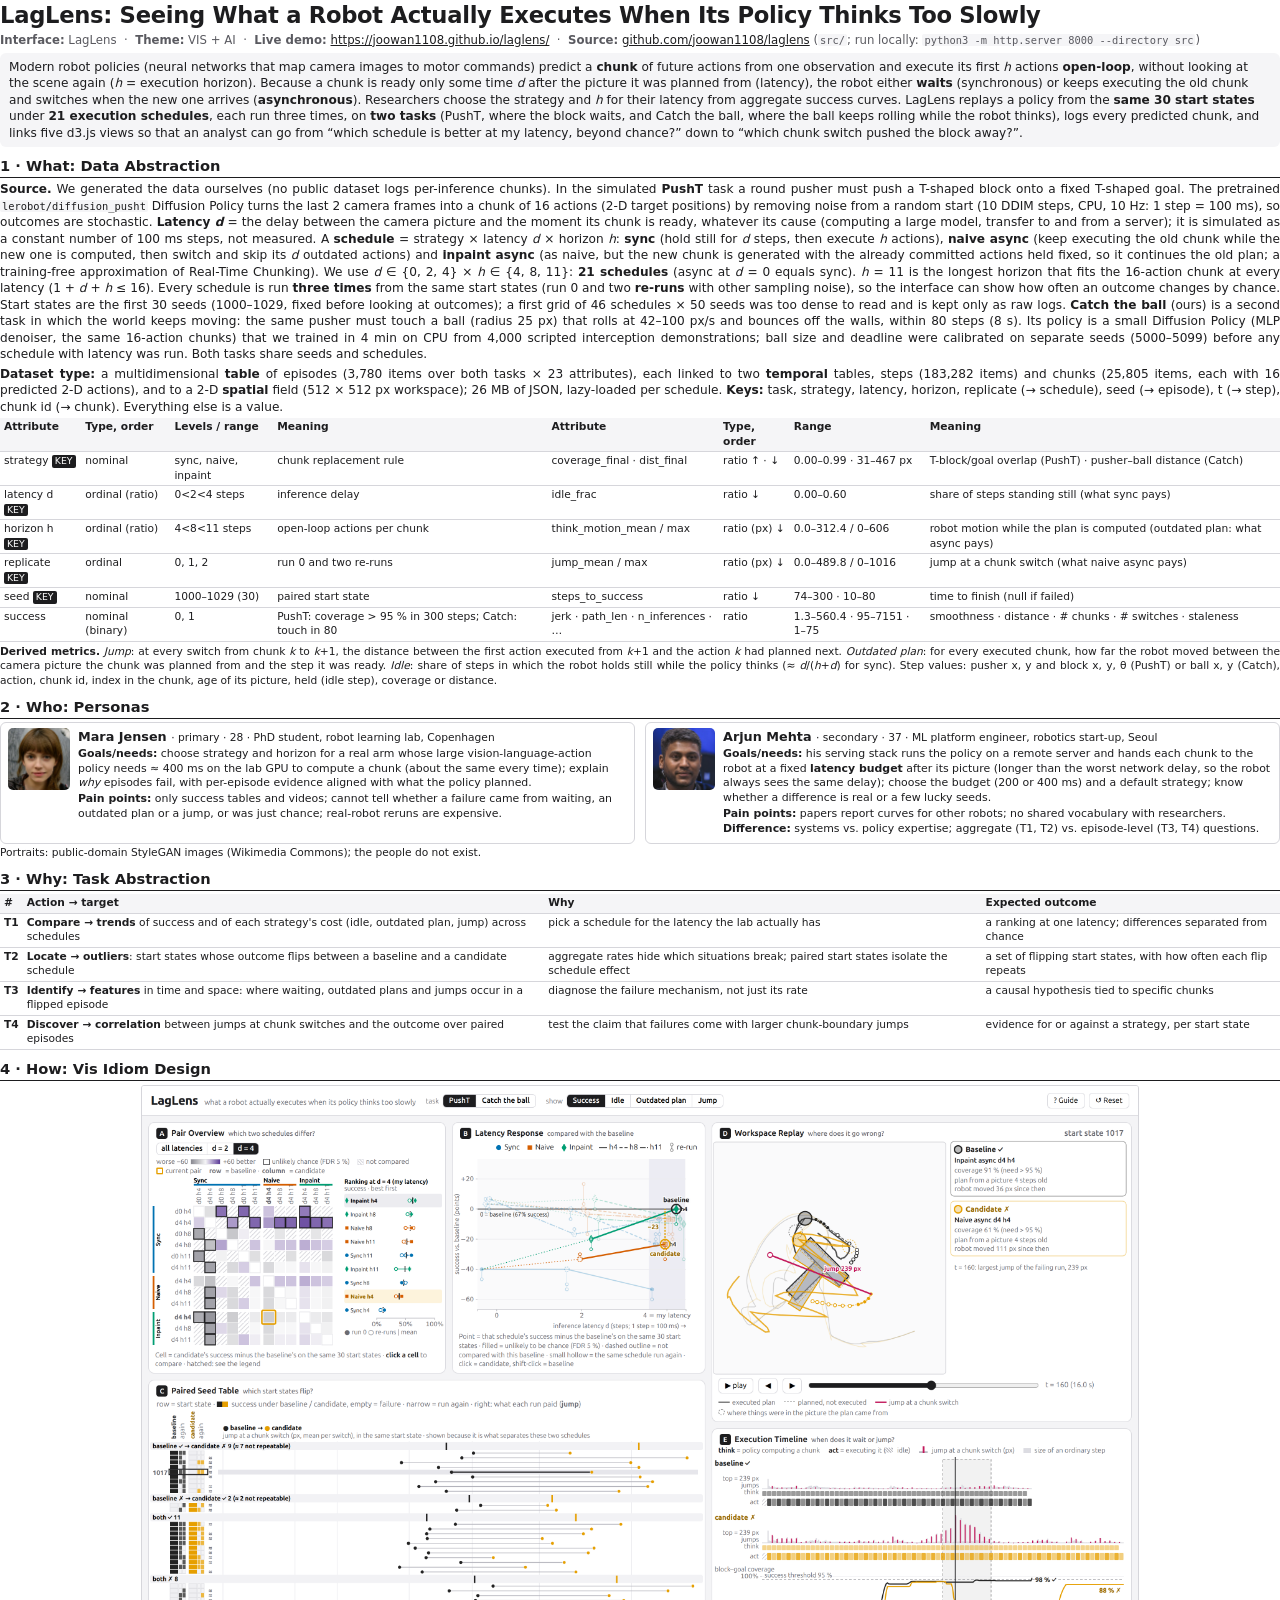
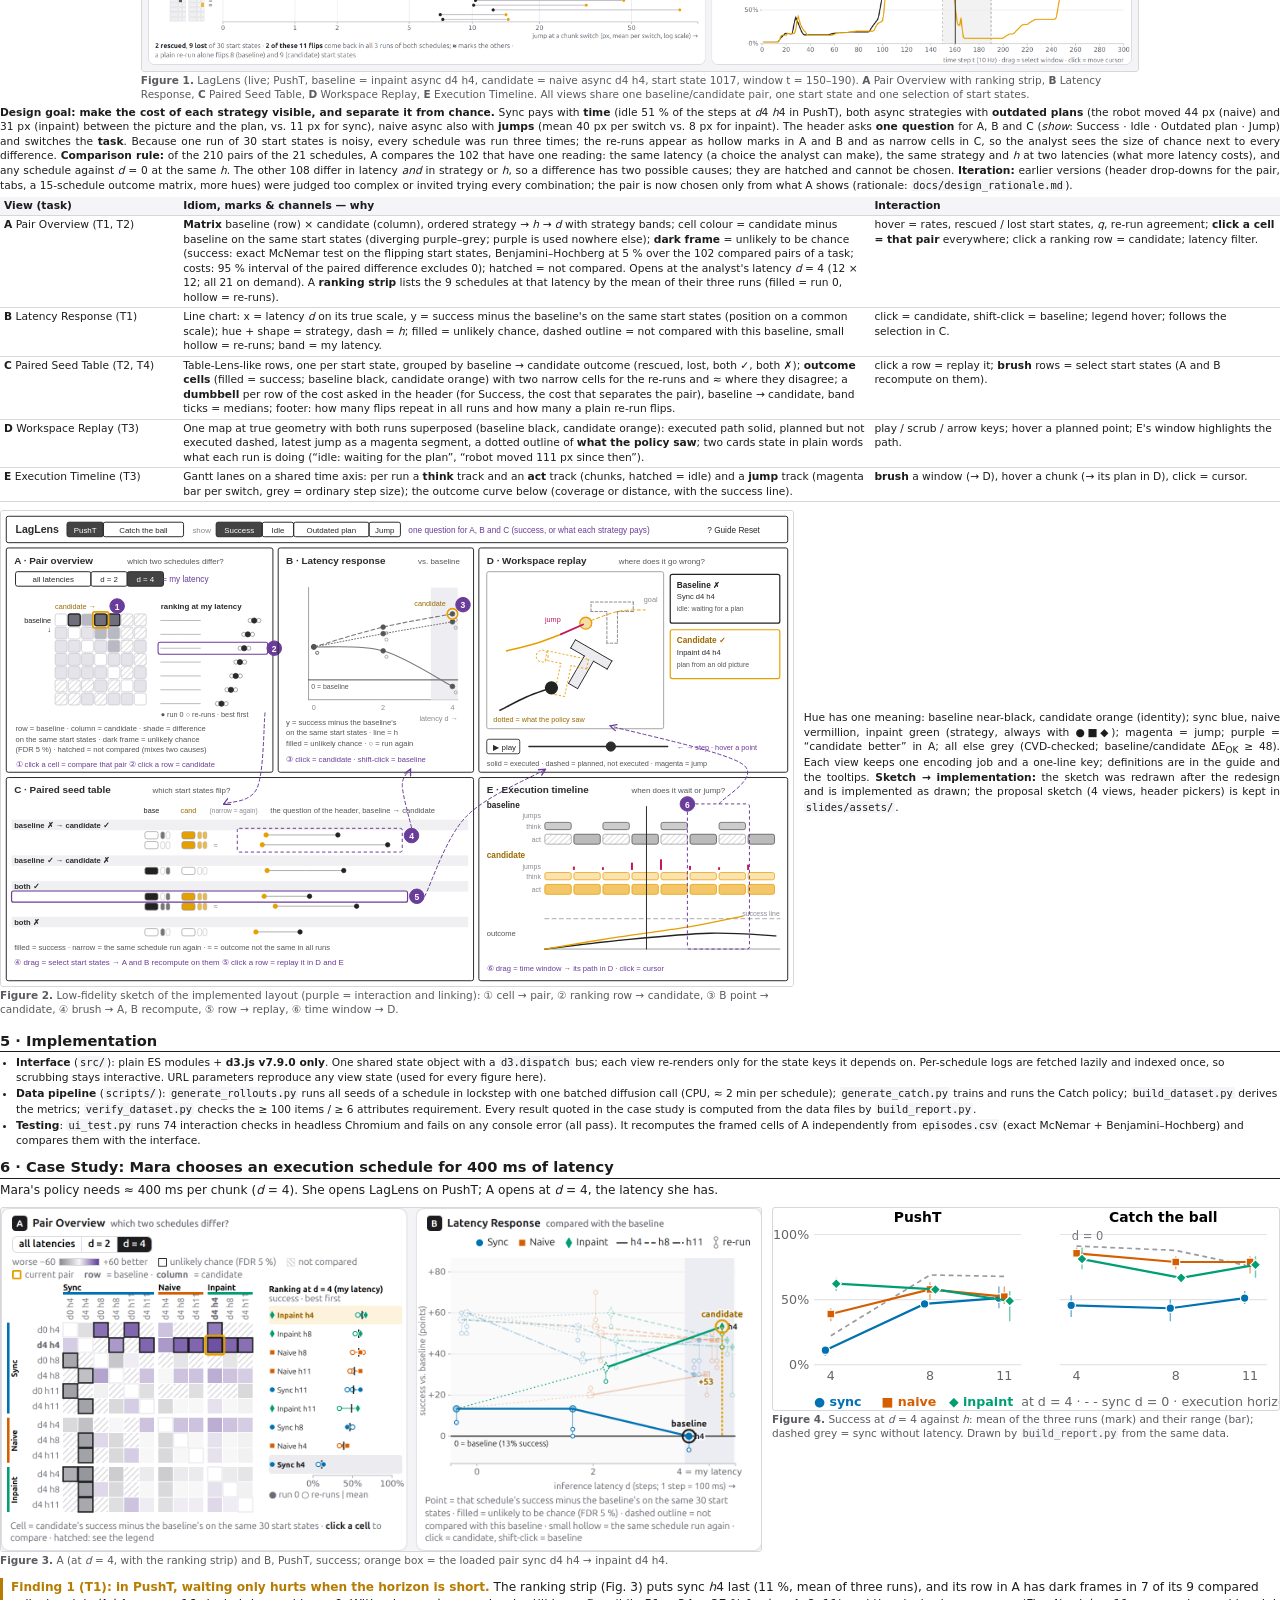
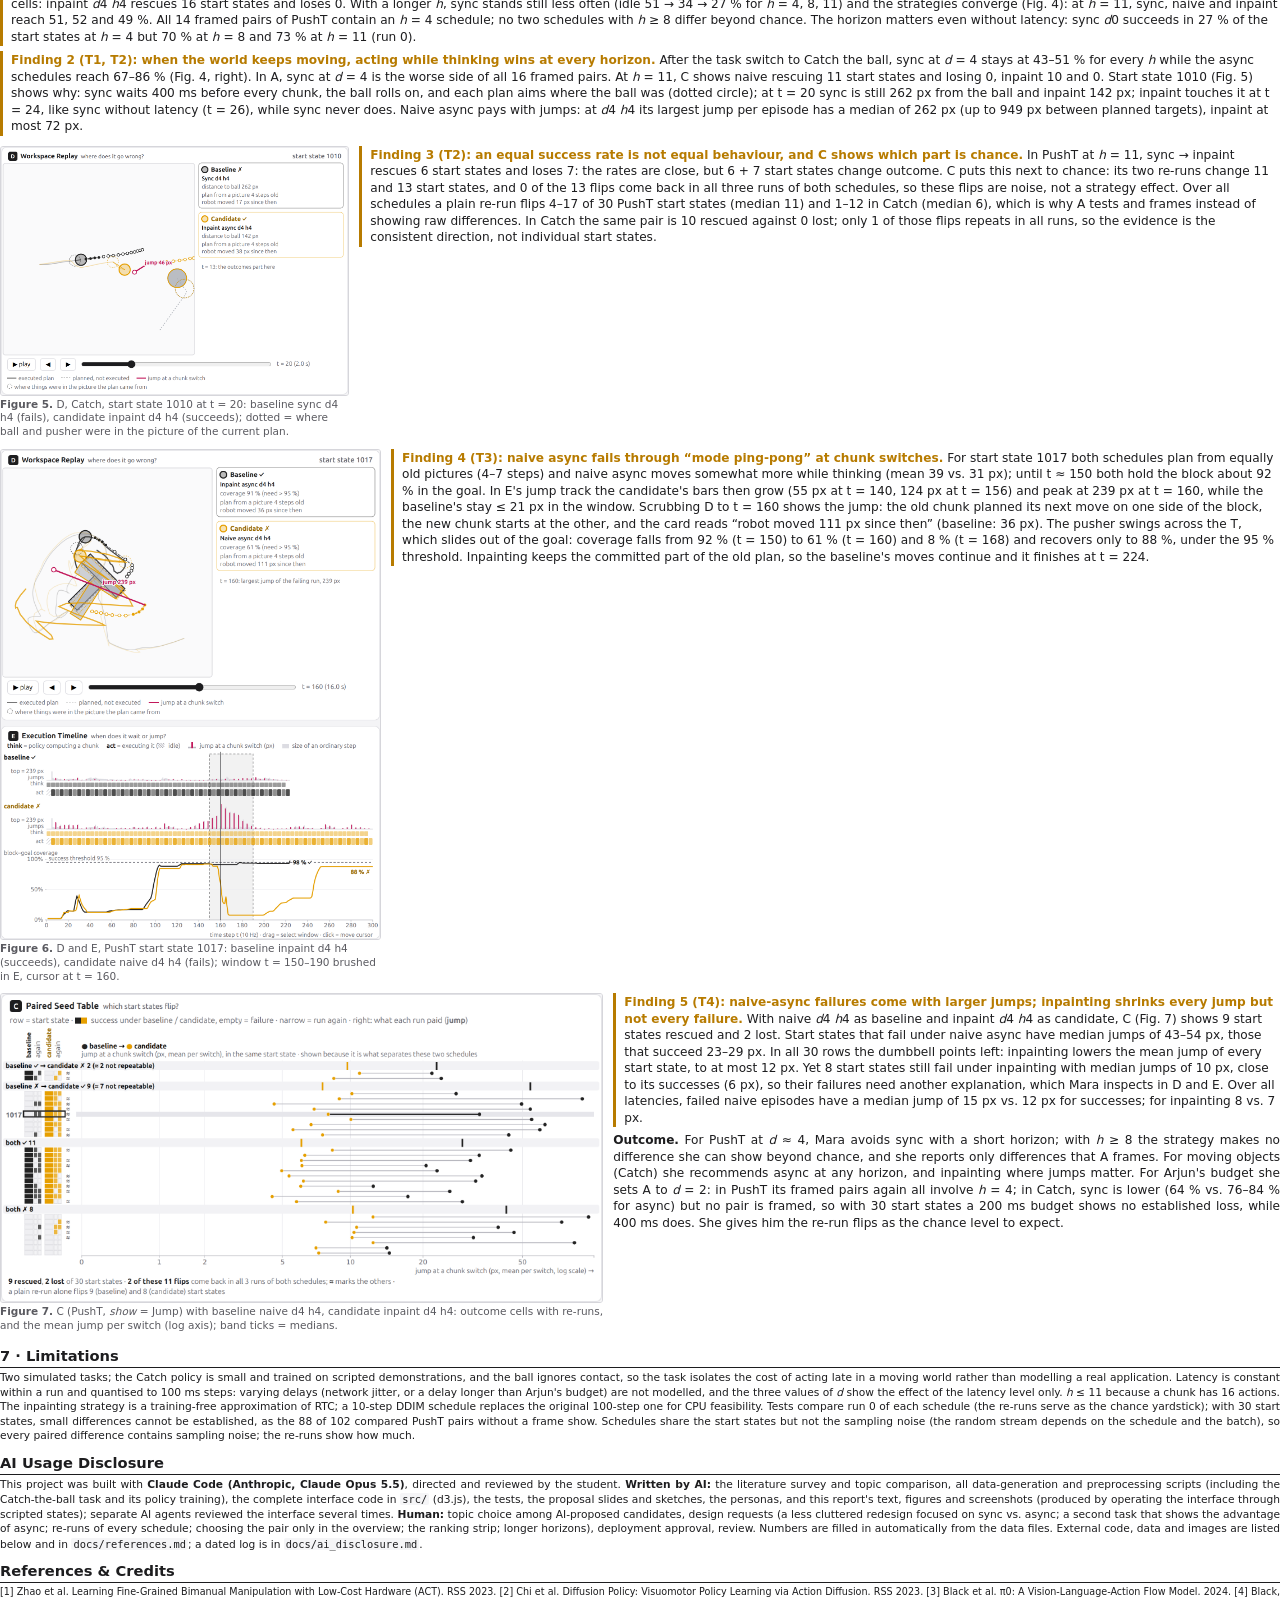
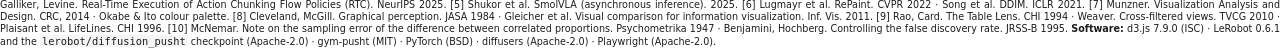
==== commit a951a08e: "Personas match the constant-latency simulation; d defined as picture-to-ready delay - Mara: a large " ====
--- a/report/report.html
+++ b/report/report.html
@@ -45,7 +45,7 @@
 <div class="meta"><b>Interface:</b> LagLens &nbsp;·&nbsp; <b>Theme:</b> VIS + AI &nbsp;·&nbsp; <b>Live demo:</b> <a href="https://joowan1108.github.io/laglens/">https://joowan1108.github.io/laglens/</a>
   &nbsp;·&nbsp; <b>Source:</b> <a href="https://github.com/joowan1108/laglens">github.com/joowan1108/laglens</a> (<code>src/</code>; run locally: <code>python3 -m http.server 8000 --directory src</code>)</div>
 <div class="abs">
-  Modern robot policies (neural networks that map camera images to motor commands) predict a <b>chunk</b> of future actions from one observation and execute its first <i>h</i> actions <b>open-loop</b>, without looking at the scene again (<i>h</i> = execution horizon). Because computing a chunk takes time <i>d</i> (latency),
+  Modern robot policies (neural networks that map camera images to motor commands) predict a <b>chunk</b> of future actions from one observation and execute its first <i>h</i> actions <b>open-loop</b>, without looking at the scene again (<i>h</i> = execution horizon). Because a chunk is ready only some time <i>d</i> after the picture it was planned from (latency),
   the robot either <b>waits</b> (synchronous) or keeps executing the old chunk and switches when the new one arrives (<b>asynchronous</b>).
   Researchers choose the strategy and <i>h</i> for their latency from aggregate success curves.
   LagLens replays a policy from the <b>same 30 start states</b> under <b>21 execution schedules</b>, each run three times, on <b>two tasks</b> (PushT, where the block waits, and Catch the ball, where the ball keeps rolling while the robot thinks),
@@ -54,7 +54,7 @@
 
 <h2>1 · What: Data Abstraction</h2>
 <p><b>Source.</b> We generated the data ourselves (no public dataset logs per-inference chunks). In the simulated <b>PushT</b> task a round pusher must push a T-shaped block onto a fixed T-shaped goal.
-  The pretrained <code>lerobot/diffusion_pusht</code> Diffusion Policy turns the last 2 camera frames into a chunk of 16 actions (2-D target positions) by removing noise from a random start (10 DDIM steps, CPU, 10 Hz: 1 step = 100 ms), so outcomes are stochastic. A <b>schedule</b> = strategy × latency <i>d</i> × horizon <i>h</i>:
+  The pretrained <code>lerobot/diffusion_pusht</code> Diffusion Policy turns the last 2 camera frames into a chunk of 16 actions (2-D target positions) by removing noise from a random start (10 DDIM steps, CPU, 10 Hz: 1 step = 100 ms), so outcomes are stochastic. <b>Latency <i>d</i></b> = the delay between the camera picture and the moment its chunk is ready, whatever its cause (computing a large model, transfer to and from a server); it is simulated as a constant number of 100 ms steps, not measured. A <b>schedule</b> = strategy × latency <i>d</i> × horizon <i>h</i>:
   <b>sync</b> (hold still for <i>d</i> steps, then execute <i>h</i> actions), <b>naive async</b> (keep executing the old chunk while the new one is computed, then switch and skip its <i>d</i> outdated actions)
   and <b>inpaint async</b> (as naive, but the new chunk is generated with the already committed actions held fixed, so it continues the old plan; a training-free approximation of Real-Time Chunking).
   We use <i>d</i> ∈ {0, 2, 4} × <i>h</i> ∈ {4, 8, 11}: <b>21 schedules</b> (async at <i>d</i> = 0 equals sync). <i>h</i> = 11 is the longest horizon that fits the 16-action chunk at every latency (1 + <i>d</i> + <i>h</i> ≤ 16). Every schedule is run <b>three times</b> from the same start states (run 0 and two <b>re-runs</b> with other sampling noise), so the interface can show how often an outcome changes by chance. Start states are the first 30 seeds (1000–1029, fixed before looking at outcomes); a first grid of 46 schedules × 50 seeds was too dense to read and is kept only as raw logs.
@@ -83,11 +83,11 @@
 <div class="cols">
   <div class="persona"><img src="../slides/assets/persona_primary.jpg"><div>
     <div class="n">Mara Jensen <span class="small" style="font-weight:400">· primary · 28 · PhD student, robot learning lab, Copenhagen</span></div>
-    <p><b>Goals/needs:</b> choose strategy and horizon for a real arm whose remote GPU server needs ≈ 400 ms to return a chunk; explain <i>why</i> episodes fail, with per-episode evidence aligned with what the policy planned.</p>
+    <p><b>Goals/needs:</b> choose strategy and horizon for a real arm whose large vision-language-action policy needs ≈ 400 ms on the lab GPU to compute a chunk (about the same every time); explain <i>why</i> episodes fail, with per-episode evidence aligned with what the policy planned.</p>
     <p><b>Pain points:</b> only success tables and videos; cannot tell whether a failure came from waiting, an outdated plan or a jump, or was just chance; real-robot reruns are expensive.</p></div></div>
   <div class="persona"><img src="../slides/assets/persona_secondary.jpg"><div>
     <div class="n">Arjun Mehta <span class="small" style="font-weight:400">· secondary · 37 · ML platform engineer, robotics start-up, Seoul</span></div>
-    <p><b>Goals/needs:</b> set a default strategy for the async serving stack; know whether a difference is real or a few lucky seeds.</p>
+    <p><b>Goals/needs:</b> his serving stack runs the policy on a remote server and hands each chunk to the robot at a fixed <b>latency budget</b> after its picture (longer than the worst network delay, so the robot always sees the same delay); choose the budget (200 or 400 ms) and a default strategy; know whether a difference is real or a few lucky seeds.</p>
     <p><b>Pain points:</b> papers report curves for other robots; no shared vocabulary with researchers. <b>Difference:</b> systems vs. policy expertise; aggregate (T1, T2) vs. episode-level (T3, T4) questions.</p></div></div>
 </div>
 <p class="small" style="margin-top:2px">Portraits: public-domain StyleGAN images (Wikimedia Commons); the people do not exist.</p>
@@ -128,7 +128,7 @@
 </ul>
 
 <h2>6 · Case Study: Mara chooses an execution schedule for 400 ms of latency</h2>
-<p>Mara's server adds ≈ 400 ms (<i>d</i> = 4). She opens LagLens on PushT; A opens at <i>d</i> = 4, the latency she has.</p>
+<p>Mara's policy needs ≈ 400 ms per chunk (<i>d</i> = 4). She opens LagLens on PushT; A opens at <i>d</i> = 4, the latency she has.</p>
 <div class="cols" style="align-items:flex-start">
   <figure style="flex:1.2"><img src="fig_pairs.png"><figcaption><b>Figure 3.</b> A (at <i>d</i> = 4, with the ranking strip) and B, PushT, success; orange box = the loaded pair sync d4 h4 → inpaint d4 h4.</figcaption></figure>
   <figure style="flex:0.8"><svg viewBox="0 0 420 168" width="420" height="168" font-size="10.5" font-family="Ubuntu Sans, Ubuntu, DejaVu Sans"><text x="120.0" y="12" text-anchor="middle" font-weight="bold" font-size="11.5">PushT</text><line x1="34" x2="206" y1="130" y2="130" stroke="#e3e3e8"/><text x="30" y="133.5" text-anchor="end" fill="#666">0%</text><line x1="34" x2="206" y1="76.0" y2="76.0" stroke="#e3e3e8"/><text x="30" y="79.5" text-anchor="end" fill="#666">50%</text><line x1="34" x2="206" y1="22" y2="22" stroke="#e3e3e8"/><text x="30" y="25.5" text-anchor="end" fill="#666">100%</text><text x="48.0" y="143" text-anchor="middle" fill="#666">4</text><text x="130.28571428571428" y="143" text-anchor="middle" fill="#666">8</text><text x="192.0" y="143" text-anchor="middle" fill="#666">11</text><polyline points="48.0,106.0 130.3,55.6 192.0,56.8" fill="none" stroke="#9a9aa2" stroke-width="1.4" stroke-dasharray="4 3"/><line x1="43.5" x2="43.5" y1="122.8" y2="115.6" stroke="#0072B2" stroke-width="1.2" stroke-opacity="0.55"/><line x1="125.8" x2="125.8" y1="83.2" y2="76.0" stroke="#0072B2" stroke-width="1.2" stroke-opacity="0.55"/><line x1="187.5" x2="187.5" y1="83.2" y2="65.2" stroke="#0072B2" stroke-width="1.2" stroke-opacity="0.55"/><polyline points="43.5,118.0 125.8,79.6 187.5,74.8" fill="none" stroke="#0072B2" stroke-width="1.8"/><circle cx="43.5" cy="118.0" r="3.5" fill="#0072B2" stroke="#fff"/><circle cx="125.8" cy="79.6" r="3.5" fill="#0072B2" stroke="#fff"/><circle cx="187.5" cy="74.8" r="3.5" fill="#0072B2" stroke="#fff"/><line x1="48.0" x2="48.0" y1="94.0" y2="83.2" stroke="#D55E00" stroke-width="1.2" stroke-opacity="0.55"/><line x1="130.3" x2="130.3" y1="76.0" y2="61.6" stroke="#D55E00" stroke-width="1.2" stroke-opacity="0.55"/><line x1="192.0" x2="192.0" y1="79.6" y2="65.2" stroke="#D55E00" stroke-width="1.2" stroke-opacity="0.55"/><polyline points="48.0,88.0 130.3,67.6 192.0,73.6" fill="none" stroke="#D55E00" stroke-width="1.8"/><rect x="44.8" y="84.8" width="6.4" height="6.4" fill="#D55E00" stroke="#fff"/><rect x="127.1" y="64.4" width="6.4" height="6.4" fill="#D55E00" stroke="#fff"/><rect x="188.8" y="70.4" width="6.4" height="6.4" fill="#D55E00" stroke="#fff"/><line x1="52.5" x2="52.5" y1="68.8" y2="58.0" stroke="#009E73" stroke-width="1.2" stroke-opacity="0.55"/><line x1="134.8" x2="134.8" y1="72.4" y2="65.2" stroke="#009E73" stroke-width="1.2" stroke-opacity="0.55"/><line x1="196.5" x2="196.5" y1="94.0" y2="68.8" stroke="#009E73" stroke-width="1.2" stroke-opacity="0.55"/><polyline points="52.5,62.8 134.8,67.6 196.5,77.2" fill="none" stroke="#009E73" stroke-width="1.8"/><rect x="49.5" y="59.8" width="6" height="6" fill="#009E73" stroke="#fff" transform="rotate(45 52.5 62.8)"/><rect x="131.8" y="64.6" width="6" height="6" fill="#009E73" stroke="#fff" transform="rotate(45 134.8 67.6)"/><rect x="193.5" y="74.2" width="6" height="6" fill="#009E73" stroke="#fff" transform="rotate(45 196.5 77.2)"/><text x="324.0" y="12" text-anchor="middle" font-weight="bold" font-size="11.5">Catch the ball</text><line x1="238" x2="410" y1="130" y2="130" stroke="#e3e3e8"/><line x1="238" x2="410" y1="76.0" y2="76.0" stroke="#e3e3e8"/><line x1="238" x2="410" y1="22" y2="22" stroke="#e3e3e8"/><text x="252.0" y="143" text-anchor="middle" fill="#666">4</text><text x="334.2857142857143" y="143" text-anchor="middle" fill="#666">8</text><text x="396.0" y="143" text-anchor="middle" fill="#666">11</text><polyline points="252.0,31.6 334.3,35.2 396.0,48.4" fill="none" stroke="#9a9aa2" stroke-width="1.4" stroke-dasharray="4 3"/><text x="248.0" y="26.60000000000001" fill="#77777f" font-size="9.5">d = 0</text><line x1="247.5" x2="247.5" y1="90.4" y2="72.4" stroke="#0072B2" stroke-width="1.2" stroke-opacity="0.55"/><line x1="329.8" x2="329.8" y1="94.0" y2="76.0" stroke="#0072B2" stroke-width="1.2" stroke-opacity="0.55"/><line x1="391.5" x2="391.5" y1="79.6" y2="68.8" stroke="#0072B2" stroke-width="1.2" stroke-opacity="0.55"/><polyline points="247.5,80.8 329.8,83.2 391.5,74.8" fill="none" stroke="#0072B2" stroke-width="1.8"/><circle cx="247.5" cy="80.8" r="3.5" fill="#0072B2" stroke="#fff"/><circle cx="329.8" cy="83.2" r="3.5" fill="#0072B2" stroke="#fff"/><circle cx="391.5" cy="74.8" r="3.5" fill="#0072B2" stroke="#fff"/><line x1="252.0" x2="252.0" y1="40.0" y2="32.8" stroke="#D55E00" stroke-width="1.2" stroke-opacity="0.55"/><line x1="334.3" x2="334.3" y1="50.8" y2="40.0" stroke="#D55E00" stroke-width="1.2" stroke-opacity="0.55"/><line x1="396.0" x2="396.0" y1="54.4" y2="40.0" stroke="#D55E00" stroke-width="1.2" stroke-opacity="0.55"/><polyline points="252.0,37.6 334.3,44.8 396.0,44.8" fill="none" stroke="#D55E00" stroke-width="1.8"/><rect x="248.8" y="34.4" width="6.4" height="6.4" fill="#D55E00" stroke="#fff"/><rect x="331.1" y="41.6" width="6.4" height="6.4" fill="#D55E00" stroke="#fff"/><rect x="392.8" y="41.6" width="6.4" height="6.4" fill="#D55E00" stroke="#fff"/><line x1="256.5" x2="256.5" y1="50.8" y2="32.8" stroke="#009E73" stroke-width="1.2" stroke-opacity="0.55"/><line x1="338.8" x2="338.8" y1="58.0" y2="58.0" stroke="#009E73" stroke-width="1.2" stroke-opacity="0.55"/><line x1="400.5" x2="400.5" y1="58.0" y2="40.0" stroke="#009E73" stroke-width="1.2" stroke-opacity="0.55"/><polyline points="256.5,42.4 338.8,58.0 400.5,47.2" fill="none" stroke="#009E73" stroke-width="1.8"/><rect x="253.5" y="39.4" width="6" height="6" fill="#009E73" stroke="#fff" transform="rotate(45 256.5 42.4)"/><rect x="335.8" y="55.0" width="6" height="6" fill="#009E73" stroke="#fff" transform="rotate(45 338.8 58.0)"/><rect x="397.5" y="44.2" width="6" height="6" fill="#009E73" stroke="#fff" transform="rotate(45 400.5 47.2)"/><text x="34" y="164" fill="#0072B2" font-weight="bold">● sync</text><text x="90" y="164" fill="#D55E00" font-weight="bold">■ naive</text><text x="146" y="164" fill="#009E73" font-weight="bold">◆ inpaint</text><text x="206" y="164" fill="#666">at d = 4 · - - sync d = 0 · execution horizon h →</text></svg><figcaption><b>Figure 4.</b> Success at <i>d</i> = 4 against <i>h</i>: mean of the three runs (mark) and their range (bar); dashed grey = sync without latency. Drawn by <code>build_report.py</code> from the same data.</figcaption></figure>
@@ -153,12 +153,12 @@
   <div style="flex:1.05">
     <div class="find"><b class="f">Finding 5 (T4): naive-async failures come with larger jumps; inpainting shrinks every jump but not every failure.</b>
       With naive <i>d</i>4 <i>h</i>4 as baseline and inpaint <i>d</i>4 <i>h</i>4 as candidate, C (Fig. 7) shows 9 start states rescued and 2 lost. Start states that fail under naive async have median jumps of 43–54 px, those that succeed 23–29 px. In all 30 rows the dumbbell points left: inpainting lowers the mean jump of every start state, to at most 12 px. Yet 8 start states still fail under inpainting with median jumps of 10 px, close to its successes (6 px), so their failures need another explanation, which Mara inspects in D and E. Over all latencies, failed naive episodes have a median jump of 15 px vs. 12 px for successes; for inpainting 8 vs. 7 px.</div>
-    <p><b>Outcome.</b> For PushT at <i>d</i> ≈ 4, Mara avoids sync with a short horizon; with <i>h</i> ≥ 8 the strategy makes no difference she can show beyond chance, and she reports only differences that A frames. For moving objects (Catch) she recommends async at any horizon, and inpainting where jumps matter. She gives Arjun the re-run flips as the chance level to expect from 30 start states.</p>
+    <p><b>Outcome.</b> For PushT at <i>d</i> ≈ 4, Mara avoids sync with a short horizon; with <i>h</i> ≥ 8 the strategy makes no difference she can show beyond chance, and she reports only differences that A frames. For moving objects (Catch) she recommends async at any horizon, and inpainting where jumps matter. For Arjun's budget she sets A to <i>d</i> = 2: in PushT its framed pairs again all involve <i>h</i> = 4; in Catch, sync is lower (64 % vs. 76–84 % for async) but no pair is framed, so with 30 start states a 200 ms budget shows no established loss, while 400 ms does. She gives him the re-run flips as the chance level to expect.</p>
   </div>
 </div>
 
 <h2>7 · Limitations</h2>
-<p class="small">Two simulated tasks; the Catch policy is small and trained on scripted demonstrations, and the ball ignores contact, so the task isolates the cost of acting late in a moving world rather than modelling a real application. Latency is quantised to 100 ms steps, and <i>h</i> ≤ 11 because a chunk has 16 actions. The inpainting strategy is a training-free approximation of RTC; a 10-step DDIM schedule replaces the original 100-step one for CPU feasibility. Tests compare run 0 of each schedule (the re-runs serve as the chance yardstick); with 30 start states, small differences cannot be established, as the 88 of 102 compared PushT pairs without a frame show. Schedules share the start states but not the sampling noise (the random stream depends on the schedule and the batch), so every paired difference contains sampling noise; the re-runs show how much.</p>
+<p class="small">Two simulated tasks; the Catch policy is small and trained on scripted demonstrations, and the ball ignores contact, so the task isolates the cost of acting late in a moving world rather than modelling a real application. Latency is constant within a run and quantised to 100 ms steps: varying delays (network jitter, or a delay longer than Arjun's budget) are not modelled, and the three values of <i>d</i> show the effect of the latency level only. <i>h</i> ≤ 11 because a chunk has 16 actions. The inpainting strategy is a training-free approximation of RTC; a 10-step DDIM schedule replaces the original 100-step one for CPU feasibility. Tests compare run 0 of each schedule (the re-runs serve as the chance yardstick); with 30 start states, small differences cannot be established, as the 88 of 102 compared PushT pairs without a frame show. Schedules share the start states but not the sampling noise (the random stream depends on the schedule and the batch), so every paired difference contains sampling noise; the re-runs show how much.</p>
 
 <h2>AI Usage Disclosure</h2>
 <p class="small">This project was built with <b>Claude Code (Anthropic, Claude Opus 5.5)</b>, directed and reviewed by the student. <b>Written by AI:</b> the literature survey and topic comparison, all data-generation and preprocessing scripts (including the Catch-the-ball task and its policy training), the complete interface code in <code>src/</code> (d3.js), the tests, the proposal slides and sketches, the personas, and this report's text, figures and screenshots (produced by operating the interface through scripted states); separate AI agents reviewed the interface several times. <b>Human:</b> topic choice among AI-proposed candidates, design requests (a less cluttered redesign focused on sync vs. async; a second task that shows the advantage of async; re-runs of every schedule; choosing the pair only in the overview; the ranking strip; longer horizons), deployment approval, review. Numbers are filled in automatically from the data files. External code, data and images are listed below and in <code>docs/references.md</code>; a dated log is in <code>docs/ai_disclosure.md</code>.</p>
